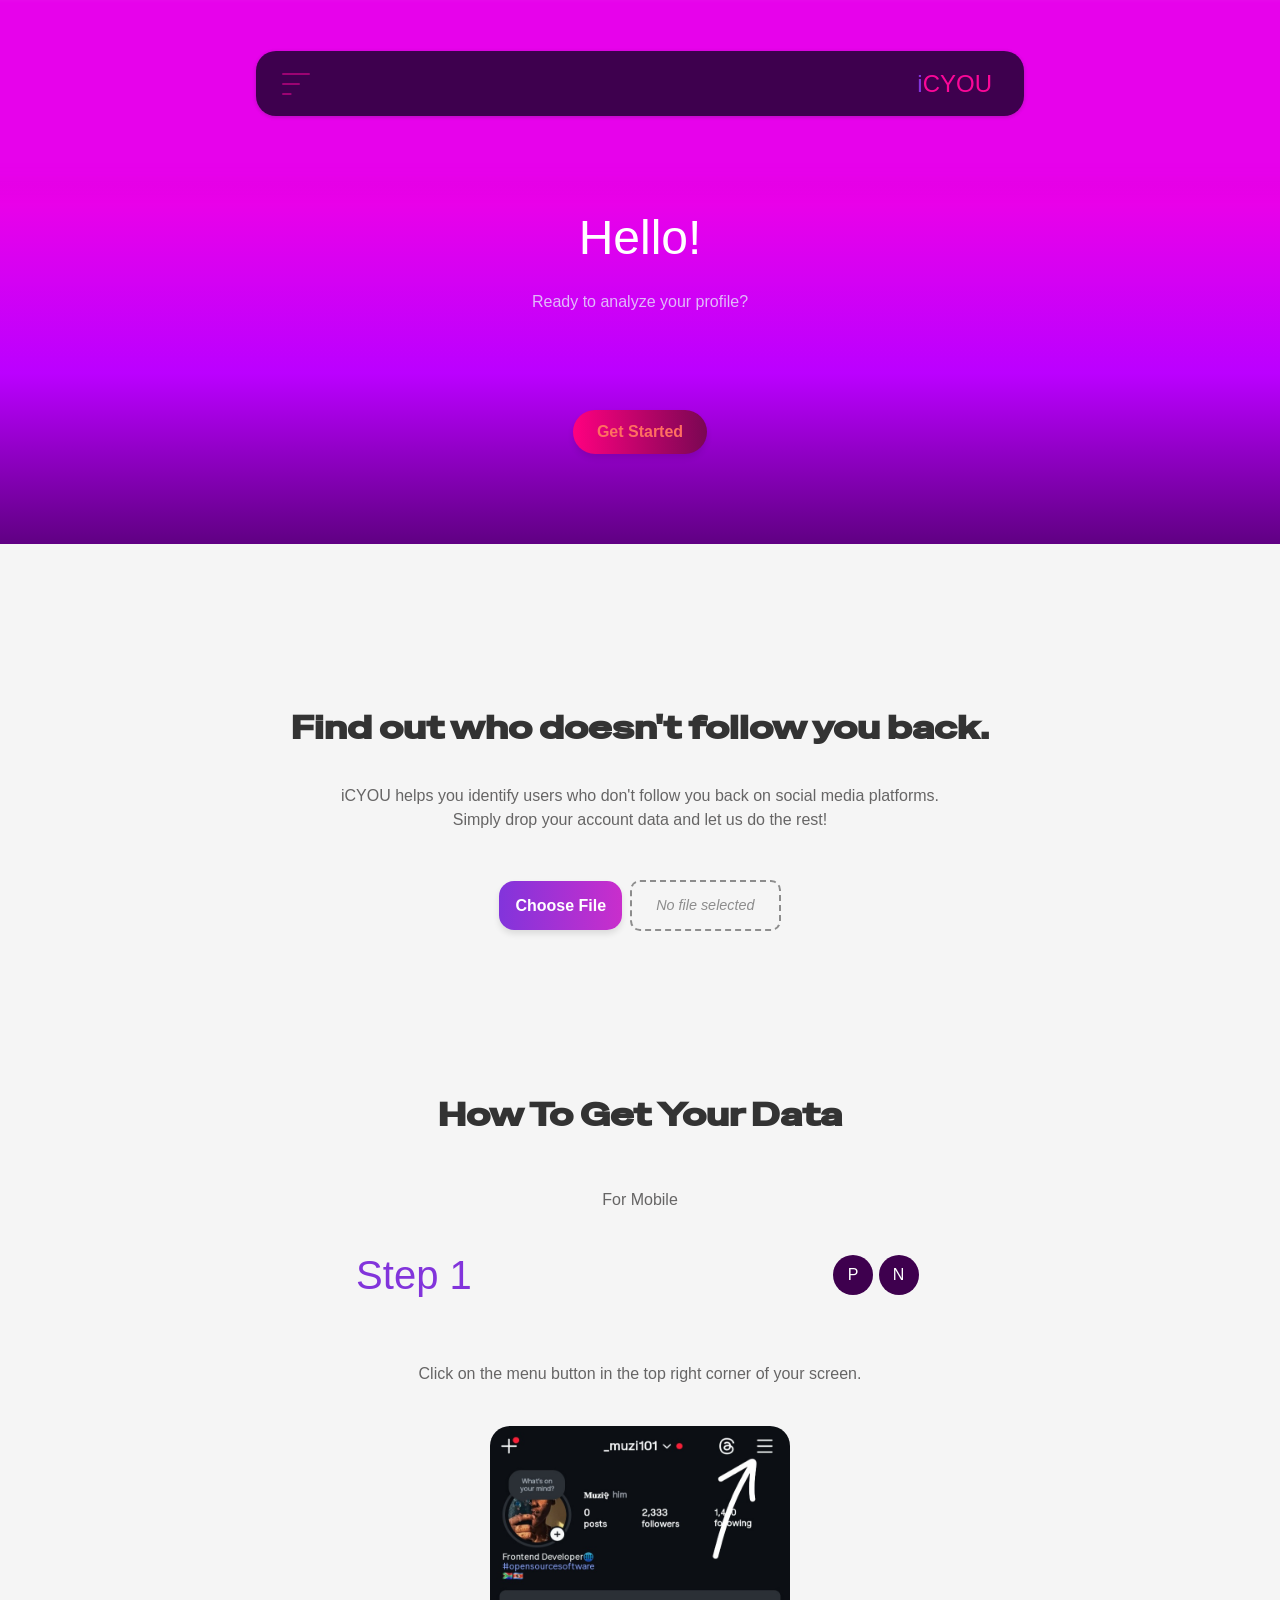
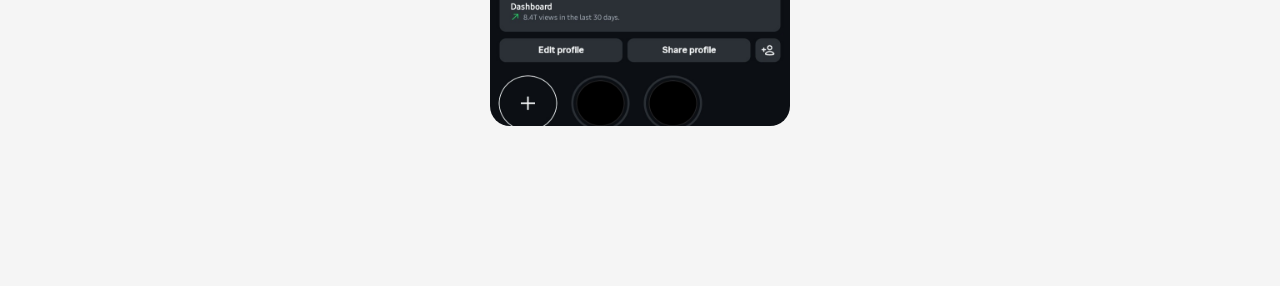
==== index.html @ 5d313906 "Add SVG icons and initial HTML structure for iCYOU project - Added SVG icons for menu, sun, bin, clo" ====
<!DOCTYPE html>
<html lang="en">
    <head>
        <meta charset="UTF-8">
        <meta name="viewport" content="width=device-width, initial-scale=1.0">
        <title>iCYOU - follower analyzer</title>
        <link rel="stylesheet" href="./styles/style.css">
        <script type="module" src="./scripts/main.js" defer></script>
    </head>

    <body>
        <header>
            <div class="header-container">
                <button class="hamurger-menu">
                    <img src="./assets/menu.svg" alt="menu icon" width="40" height="40" class="menu-icon">
                </button>
                <span class="logo"><span class="logo-i">i</span>CYOU</span>
            </div>
                <div class="navigation-container">
                    <nav>
                        <a href="#features">Features</a>
                        <a href="#about">About</a>
                        <a href="#contact">FAQ</a>
                        <a href="#help">Help</a>
                    </nav>
                </div>
            </div>
        </header>

        <main>
            <section id="hero" class="hero-section">
                <div class="hero-container">
                    <h1 class="hero-intro">Hello!</h1>
                    <p class="hero-subintro">Ready to analyze your profile?</p>
                    <button class="get-started-btn">Get Started</button>
                </div>
            </section>

            <section id="about" class="about-section">
                <h1 class="about-header">Find out who doesn't follow you back.</h1>
                <p class="about-intro">iCYOU helps you identify users who don't follow you back on social media platforms. Simply drop your account data and let us do the rest!</p>

                <div class="file-upload-wrapper">
                    <label for="file-upload" class="upload-btn">Choose File</label>
                    <input type="file" class="file-upload-input" id="file-upload" accept=".json" />
                    <span class="file-name">No file selected</span>
                </div>
            </section>

            <section class="instructions-section">
                <h1 class="instructions-header">How To Get Your Data</h1>
                <h2 class="mobile-guide">For Mobile</h2>
                <div class="slider-container">
                    <div class="steps-container">
                        <div class="step-header-container">
                            <h3 class="step-header">Step 1</h3>
                            <div class="step-change-btn-container">
                                <button class="prev-btn">
                                    P
                                </button>
                                <button class="next-btn">
                                    N
                                </button>
                            </div>
                        </div>
                        <p class="step-description">Click on the menu button in the top right corner of your screen.</p>
                    </div>
                    <div class="slide-image-container">
                        <img src="./assets/Mobile_Screenshots(iCYOU)/step_1.jpg" alt="step 1" class="step-image" width="300" height="600">
                    </div>
                </div>
            </section>
        </main>
    </body>
</html>
---- styles/style.css ----
@import url('https://fonts.googleapis.com/css2?family=Edu+SA+Hand:wght@400..700&family=Roboto:ital,wght@0,100..900;1,100..900&family=Special+Gothic+Expanded+One&display=swap');

*{
    padding: 0;
    margin: 0;
    box-sizing: border-box;
}

:root{
    --primary-color: #8234db;
    --secondary-color: #c92ecc;
    --background-color: #f5f5f5;
    --text-color: #333333;
    --third-color: #ff6f61;
    --forth-color: #8d8d8d;
    --font-family: 'Helvetica Neue', Helvetica, Arial, sans-serif;
    --font-size-base: 1rem;
    --line-height-base: 1.5;
    --spacing-unit: 8px;
    --section-spacing: 10rem 2rem;
}



html, body {
    background-color: var(--background-color);
    color: var(--text-color);
    font-family: 'Roboto', Arial, Helvetica, sans-serif;
    font-family: var(--font-family);
    font-size: var(--font-size-base);
    line-height: var(--line-height-base);
    margin: 0;
    padding: 0;
    overflow-x: hidden;
    scroll-behavior: smooth;
}

header{
    position: fixed;
    top: 1rem;
    --primary-color: #e702eb;
    background-color: var(--primary-color);
    box-shadow: 0 0 15px 30px var(--primary-color);
    height: 15vh;
    width: 100%; 
    display: flex;
    justify-content: center;
    align-items: center;
    z-index: 500;
}

.header-container{
    display: flex;
    justify-content: space-between;
    align-items: center;
    padding: 0.9rem 2rem;
    border-radius: 20px;
    width: clamp(60%, 20rem, 85%);
    --secondary-color:rgb(62, 0, 78);
    background: var(--secondary-color);
    box-shadow: 0 1px 3px 1px rgba(53, 53, 53, 0.186);
    z-index: 900;
}

.logo{
    --third-color: #fa0798;
    font-family: 'Edu SA Hand', sans-serif;
    font-weight: 100;
    font-size: 1.5rem;
    color: var(--third-color);
}

.logo-i{
    --primary-color: #8234db;
    color: var(--primary-color);
}

nav{
    display: none;
    flex-direction: column;
    justify-content: center;
    align-items: center;
    gap: calc(var(--spacing-unit) * 3);
}

a {
    color: var(--text-color);
    text-decoration: none;
}

a:hover {
    color: var(--third-color);
}

.hamurger-menu{
    width: 2rem;
    height: 2rem;
    cursor: pointer;
    border: none;
    background: transparent;
    position: relative;
    bottom: 0.2rem;
    right: 1rem;
}

.menu-icon{
    width: 3rem;
    height: 3em;
}

#hero{
    display: flex;
    flex-direction: column;
    justify-content: center;
    align-items: center;
}

.hero-container{
    margin-top: 2rem;
    height: 100%;
    display: flex;
    flex-direction: column;
    justify-content: center;
    align-items: center;
    gap: 1rem;
    text-align: center;
    color: white;
    padding: 0 1rem;
    background-image: linear-gradient(to bottom, #cb03c8, #e900e9fe, #bb00ff, rgb(96, 0, 131));
    height: 32rem;
    width: 100vw;
}

.hero-intro{
    font-family: 'Edu SA Hand', Arial, Helvetica, sans-serif;
    font-size: 3rem;
    font-weight: 100;
}

.hero-subintro{
    font-family: 'Edu SA Hand', Arial, Helvetica, sans-serif;
    font-size: 1rem;
    font-weight: 100;
    --text-color: #e1b9fa;
    color: var(--text-color);
}

.get-started-btn{
    --forth-color: #ffffff;
    position: relative;
    top: 5rem;
    padding: 0.8rem 1.5rem;
    font-size: 1rem;
    font-weight: bold;
    background-image: linear-gradient(to left, #7a0753, #ff0080);
    color: var(--third-color);
    border: none;
    border-radius: 30px;
    cursor: pointer;
    box-shadow: 0 4px 6px rgba(0, 0, 0, 0.1);
    transition: 0.3s ease;
}

.get-started-btn:hover{
    transform: scale(1.02);
    box-shadow: 0 0 6px 2px var(--secondary-color);
}

.about-section{
    margin: var(--section-spacing);
    display: flex;
    flex-direction: column;
    justify-content: center;
    align-items: center;
    gap: 2rem;
}

.about-header{
    font-family:'Special Gothic Expanded One', Arial, Helvetica, sans-serif;
    font-size: 2rem;
    text-align: center;
}

.about-intro{
    font-size: 1rem;
    max-width: 600px;
    text-align: center;
    --forth-color: #666565;
    color: var(--forth-color);
    font-weight: 100;
}

.file-upload-wrapper{
    display: flex;
    flex-direction: row;
    align-items: center;
    justify-content: center;
    gap: 0.5rem;
    margin-top: 1rem;
}

.file-upload-input{
    display: none;

}

.upload-btn{
    padding: 0.8rem 1rem;
    font-size: 1rem;
    font-weight: bold;
    background-image: linear-gradient(to right, var(--primary-color), var(--secondary-color));
    color: white;
    border: none;
    border-radius: 15px;
    cursor: pointer;
    box-shadow: 0 4px 6px rgba(0, 0, 0, 0.1);
    transition: 0.3s ease;
    display: inline-block;
}

.upload-btn:hover{
    box-shadow: 0 0 6px 2px var(--secondary-color);
}

.file-name{
    font-size: 0.9rem;
    color: var(--forth-color);
    font-style: italic;
    border: 2px dashed var(--forth-color);
    padding: 0.8rem 1.5rem;
    border-radius: 10px;
}

.instructions-section{
    margin: var(--section-spacing);
    display: flex;
    flex-direction: column;
    justify-content: center;
    align-items: center;
}

.instructions-header{
    font-family:'Special Gothic Expanded One', Arial, Helvetica, sans-serif;
    font-size: 2rem;
    text-align: center;
    margin-bottom: 3rem;
}

.mobile-guide{
    margin-bottom: 2rem;
    font-size: 1rem;
    max-width: 600px;
    text-align: center;
    --forth-color: #666565;
    color: var(--forth-color);
    font-weight: 100;
    line-height: 1.6;
}

.slider-container{
    display: flex;
    flex-direction: column;
    justify-content: center;
    align-items: center;
    gap: 0.5rem;
    width: 100vw;
}

.steps-container{
    display: flex;
    flex-direction: column;
    gap: 1rem;
    justify-content: center;
    align-items: center;
    width: 100%;
}

.step-header-container{
    width: 100%;
    display: flex;
    justify-content: space-evenly;
    align-items: center;
    margin-bottom: 0.5rem; 
}

.step-header{
    font-family:'Edu SA Hand', Arial, Helvetica, sans-serif;
    font-size: 2.5rem;
    font-weight: 100;
    text-align: center;
    color: var(--primary-color);
}

.step-change-btn-container{
    display: flex;
    justify-content: space-evenly;
    align-items: center;
    width: 6rem;
}

.prev-btn, .next-btn{
    width: 2.5rem;
    height: 2.5rem;
    border-radius: 50%;
    --secondary-color:rgb(62, 0, 78);
    background-color: var(--secondary-color);
    color: white;
    border: none;
    cursor: pointer;
    display: flex;
    justify-content: center;
    align-items: center;
    font-size: 1rem;
}

.step-description{
    font-size: 1rem;
    margin: 2rem;
    text-align: center;
    --forth-color: #666565;
    color: var(--forth-color);
    font-weight: 100;
    line-height: 1.6;
}

.slide-image-container{
    width: 300px;
    height: 300px;
    border-radius: 20px;
    display: flex;
    justify-content: center;
    align-items: center;
    z-index: 1;
    overflow-x: hidden;
    overflow-y: auto;
    scroll-behavior: smooth;
}

.slide-image-container::-webkit-scrollbar {
    width: 0.4rem;
}

.slide-image-container::-webkit-scrollbar-track {
    background-color: transparent;
}

.slide-image-container::-webkit-scrollbar-thumb {
    background-color: rgba(194, 194, 194, 0.921);
}

.step-image{
    position: relative;
    top: 9rem;
    border-radius: 20px;
}
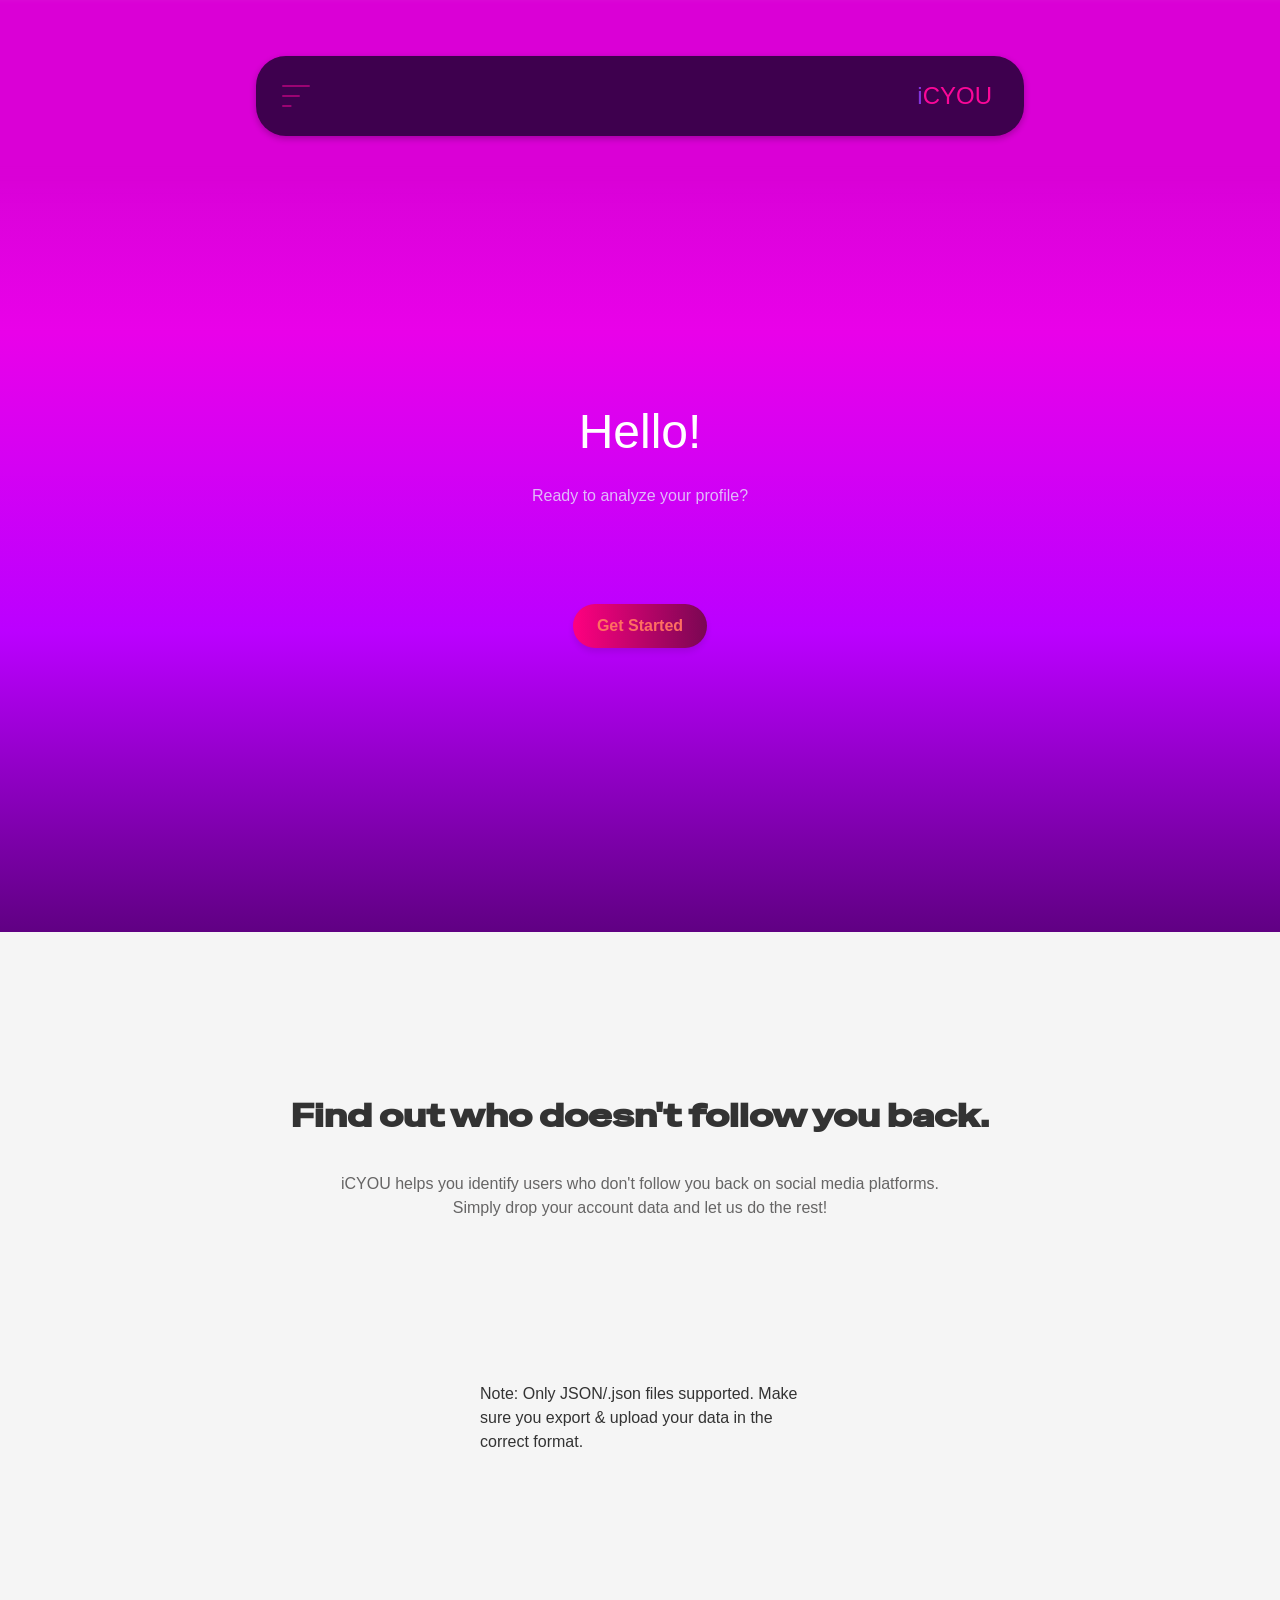
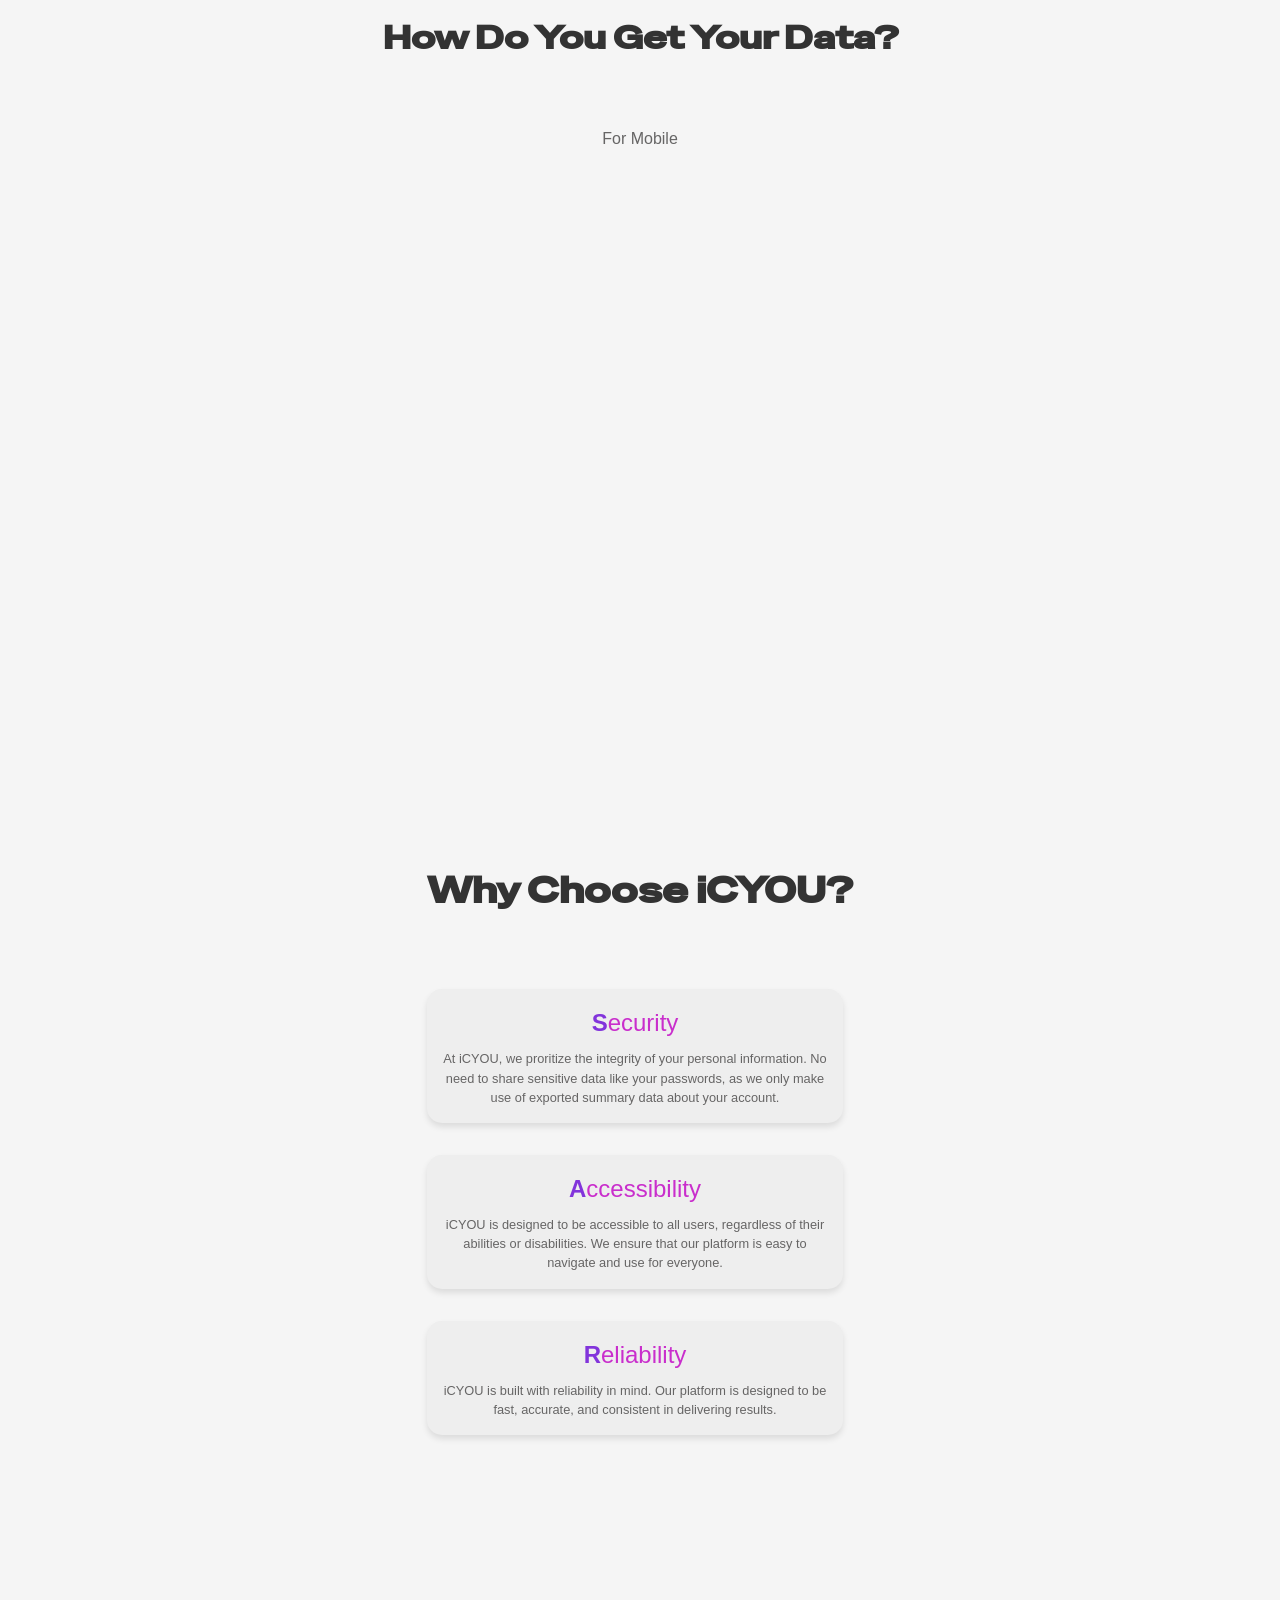
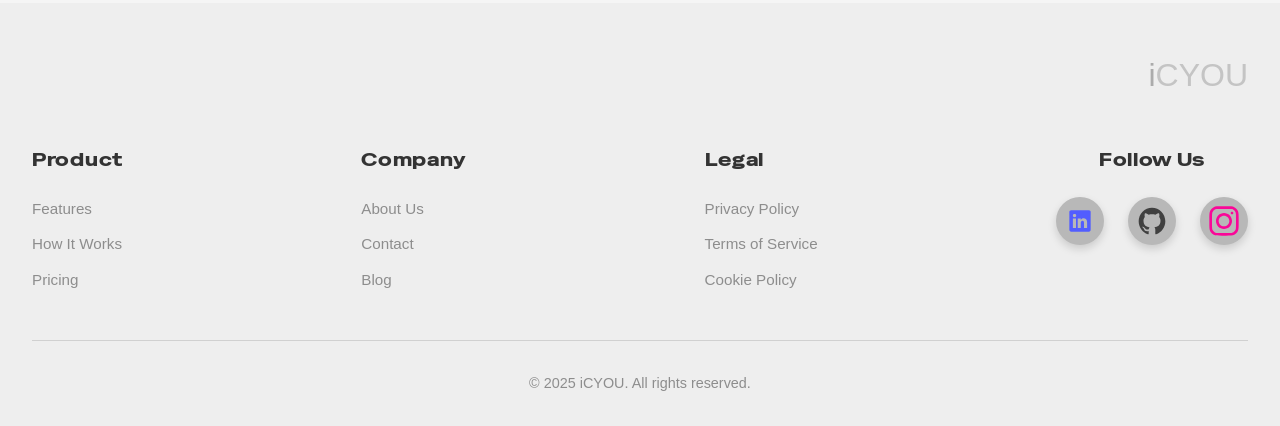
==== commit 4f8ebbb9: "Add SVG icons for navigation and social media, implement file upload handler, and enhance scroll-tri" ====
--- a/index.html
+++ b/index.html
@@ -9,21 +9,20 @@
     </head>
 
     <body>
-        <header>
+        <header class="header">
             <div class="header-container">
-                <button class="hamurger-menu">
+                <button class="hamburger-menu">
                     <img src="./assets/menu.svg" alt="menu icon" width="40" height="40" class="menu-icon">
                 </button>
                 <span class="logo"><span class="logo-i">i</span>CYOU</span>
             </div>
-                <div class="navigation-container">
+            <div class="navigation-container">
                     <nav>
                         <a href="#features">Features</a>
                         <a href="#about">About</a>
                         <a href="#contact">FAQ</a>
                         <a href="#help">Help</a>
                     </nav>
-                </div>
             </div>
         </header>
 
@@ -45,10 +44,13 @@
                     <input type="file" class="file-upload-input" id="file-upload" accept=".json" />
                     <span class="file-name">No file selected</span>
                 </div>
+                <div class="notice">
+                    <p class="notice-text">Note: Only JSON/.json files supported. Make sure you export & upload your data in the correct format.</p>
+                </div>
             </section>
 
             <section class="instructions-section">
-                <h1 class="instructions-header">How To Get Your Data</h1>
+                <h1 class="instructions-header">How Do You Get Your Data?</h1>
                 <h2 class="mobile-guide">For Mobile</h2>
                 <div class="slider-container">
                     <div class="steps-container">
@@ -57,9 +59,11 @@
                             <div class="step-change-btn-container">
                                 <button class="prev-btn">
                                     P
+                                    <img src="./assets/arrow-prev-svgrepo-com.svg" alt="previous icon" width="20" height="20" class="prev-icon">
                                 </button>
                                 <button class="next-btn">
                                     N
+                                    <img src="./assets/arrow-next-svgrepo-com.svg" alt="next icon" width="20" height="20" class="next-icon">
                                 </button>
                             </div>
                         </div>
@@ -68,8 +72,87 @@
                     <div class="slide-image-container">
                         <img src="./assets/Mobile_Screenshots(iCYOU)/step_1.jpg" alt="step 1" class="step-image" width="300" height="600">
                     </div>
+                    <div class="notice">
+                        <p class="instructions-notice-text">Note: These screenshots are for illustrative purposes only, and may not reflect the current UI of your device.</p>
+                    </div>
+                </div>
+            </section>
+
+            <section id="why-us" class="why-us-section">
+                <div class="why-us-header-container">
+                    <h1 class="why-us-header">Why Choose iCYOU?</h1>
+                    <div class="why-us-points-container">
+                        <div class="why-us-points why-us-points-inview">
+                            <h2 class="why-us-point-header"><span class="first-letter">S</span>ecurity</h2>
+                            <p class="why-us-point why-us-point-inview">At iCYOU, we proritize the integrity of your personal information. No need to share sensitive data like your passwords, as we only make use of exported summary data about your account.</p>
+                        </div>
+                        <div class="why-us-points why-us-points-inview">
+                            <h2 class="why-us-point-header"><span class="first-letter">A</span>ccessibility</h2>
+                            <p class="why-us-point">iCYOU is designed to be accessible to all users, regardless of their abilities or disabilities. We ensure that our platform is easy to navigate and use for everyone.</p>
+                        </div>
+                        <div class="why-us-points">
+                            <h2 class="why-us-point-header"><span class="first-letter">R</span>eliability</h2>
+                            <p class="why-us-point">iCYOU is built with reliability in mind. Our platform is designed to be fast, accurate, and consistent in delivering results.</p>
+                        </div>
+                    </div>
                 </div>
             </section>
         </main>
+
+        <footer class="footer">
+            <div class="footer-container">
+                <div class="footer-logo-section">
+                    <p class="footer-logo"><span class="footer-logo-i">i</span>CYOU</p>
+                </div>
+
+                <div class="footer-content">
+                    <div class="footer-links-column">
+                        <h3 class="footer-column-header">Product</h3>
+                        <ul>
+                            <li><a href="#features">Features</a></li>
+                            <li><a href="#how-it-works">How It Works</a></li>
+                            <li><a href="#pricing">Pricing</a></li>
+                        </ul>
+                    </div>
+
+                    <div class="footer-links-column">
+                        <h3 class="footer-column-header">Company</h3>
+                        <ul>
+                            <li><a href="#about">About Us</a></li>
+                            <li><a href="#contact">Contact</a></li>
+                            <li><a href="#blog">Blog</a></li>
+                        </ul>
+                    </div>
+
+                    <div class="footer-links-column">
+                        <h3 class="footer-column-header">Legal</h3>
+                        <ul>
+                            <li><a href="#privacy">Privacy Policy</a></li>
+                            <li><a href="#terms">Terms of Service</a></li>
+                            <li><a href="#cookies">Cookie Policy</a></li>
+                        </ul>
+                    </div>
+
+                    <div class="footer-social-section">
+                        <h3 class="footer-column-header">Follow Us</h3>
+                        <div class="social-links">
+                            <a href="#" class="social-link" aria-label="Social Link 1">
+                                <img src="./assets/linkedin-svgrepo-com.svg" alt="linkedin" width="24" height="24">
+                            </a>
+                            <a href="#" class="social-link" aria-label="Social Link 2">
+                                <img src="./assets/github-142-svgrepo-com.svg" alt="github" width="24" height="24">
+                            </a>
+                            <a href="#" class="social-link" aria-label="Social Link 3">
+                                <img src="./assets/instagram-svgrepo-com.svg" alt="Instagram" width="24" height="24">
+                            </a>
+                        </div>
+                    </div>
+                </div>
+
+                <div class="footer-bottom">
+                    <p class="footer-copyright">&copy; 2025 iCYOU. All rights reserved.</p>
+                </div>
+            </div>
+        </footer>
     </body>
 </html>
--- a/styles/style.css
+++ b/styles/style.css
@@ -36,9 +36,10 @@
 }
 
 header{
+    transition: 0.5s ease-in;
     position: fixed;
     top: 1rem;
-    --primary-color: #e702eb;
+    --primary-color: #da00d6;
     background-color: var(--primary-color);
     box-shadow: 0 0 15px 30px var(--primary-color);
     height: 15vh;
@@ -50,16 +51,65 @@
 }
 
 .header-container{
+    transition: 0.8s ease-in;
     display: flex;
     justify-content: space-between;
     align-items: center;
     padding: 0.9rem 2rem;
-    border-radius: 20px;
-    width: clamp(60%, 20rem, 85%);
+    border-radius: 30px;
+    margin-top: 1.5rem;
+    width: clamp(60%, 22rem, 85%);
+    height: 5rem;
     --secondary-color:rgb(62, 0, 78);
     background: var(--secondary-color);
-    box-shadow: 0 1px 3px 1px rgba(53, 53, 53, 0.186);
+    box-shadow: 0 2.5px 6px 0.5px rgba(0, 0, 0, 0.228);
     z-index: 900;
+}
+
+.header-changed{
+    transition:  0.5s ease-in;
+    background-color: var(--background-color);
+    box-shadow: 0 0 15px 30px var(--background-color);
+}
+
+.header-container-changed{
+    transition: background-color 0.8s ease-in;
+    background: rgb(244, 244, 244);
+    animation-name: menuChange;
+    animation-duration: 1s;
+}
+
+@keyframes menuChange {
+    0% {
+        transform: translateX(-10px);
+    }
+    20% {
+        transform: translateX(40px);
+    }
+    30% {
+        transform: translateX(-40px);
+    }
+    40% {
+        transform: translateX(30px);
+    }
+    50% {
+        transform: translateX(-30px);
+    }
+    60% {
+        transform: translateX(20px);
+    }
+    70% {
+            transform: translateX(-20px);
+        }
+    80% {
+        transform: translateX(10px);
+    }
+    90% {
+            transform: translateX(-10px);
+        }
+    100% {
+        transform: translateX(0px);
+    }
 }
 
 .logo{
@@ -68,6 +118,19 @@
     font-weight: 100;
     font-size: 1.5rem;
     color: var(--third-color);
+    animation-name: logoIn;
+    animation-duration: 2s;
+}
+
+@keyframes logoIn {
+    0% {
+        transform: translateY(-20px);
+        opacity: 0;
+    }
+    100% {
+        transform: translateY(0);
+        opacity: 1;
+    }
 }
 
 .logo-i{
@@ -92,7 +155,7 @@
     color: var(--third-color);
 }
 
-.hamurger-menu{
+.hamburger-menu{
     width: 2rem;
     height: 2rem;
     cursor: pointer;
@@ -101,6 +164,19 @@
     position: relative;
     bottom: 0.2rem;
     right: 1rem;
+    animation-name: hamurgerMenuIn;
+    animation-duration: 1s;
+}
+
+@keyframes hamurgerMenuIn{
+    0% {
+        transform: translateY(-20px);
+        opacity: 0;
+    }
+    100% {
+        transform: translateY(0);
+        opacity: 1;
+    }
 }
 
 .menu-icon{
@@ -117,7 +193,7 @@
 
 .hero-container{
     margin-top: 2rem;
-    height: 100%;
+    height: 100vh;
     display: flex;
     flex-direction: column;
     justify-content: center;
@@ -127,7 +203,6 @@
     color: white;
     padding: 0 1rem;
     background-image: linear-gradient(to bottom, #cb03c8, #e900e9fe, #bb00ff, rgb(96, 0, 131));
-    height: 32rem;
     width: 100vw;
 }
 
@@ -135,6 +210,19 @@
     font-family: 'Edu SA Hand', Arial, Helvetica, sans-serif;
     font-size: 3rem;
     font-weight: 100;
+    animation-name: heroIntroIn;
+    animation-duration: 1.5s;
+}
+
+@keyframes heroIntroIn {
+    0% {
+        transform: translateY(-30px);
+        opacity: 0;
+    }
+    100% {
+        transform: translateY(0);
+        opacity: 1;
+    }
 }
 
 .hero-subintro{
@@ -143,6 +231,19 @@
     font-weight: 100;
     --text-color: #e1b9fa;
     color: var(--text-color);
+    animation-name: heroSubIntroIn;
+    animation-duration: 2s;
+}
+
+@keyframes heroSubIntroIn {
+    from {
+        transform: translateY(-30px);
+        opacity: 0;
+    }
+    to {
+        transform: translateY(0);
+        opacity: 1;
+    }
 }
 
 .get-started-btn{
@@ -159,6 +260,17 @@
     cursor: pointer;
     box-shadow: 0 4px 6px rgba(0, 0, 0, 0.1);
     transition: 0.3s ease;
+    animation-name: getStartedBtnIn;
+    animation-duration: 3s;
+}
+
+@keyframes getStartedBtnIn {
+    0% {
+        opacity: 0;
+    }
+    100% {
+        opacity: 1;
+    }
 }
 
 .get-started-btn:hover{
@@ -176,12 +288,31 @@
 }
 
 .about-header{
+    opacity: 0;
     font-family:'Special Gothic Expanded One', Arial, Helvetica, sans-serif;
     font-size: 2rem;
     text-align: center;
 }
 
+.about-header-inview{
+    opacity: 1;
+    animation-name: aboutHeaderIn;
+    animation-duration: 1s;
+}
+
+@keyframes aboutHeaderIn {
+    0% {
+        transform: translateY(30px);
+        opacity: 0;
+    }
+    100% {
+        transform: translateY(0);
+        opacity: 1;
+    }
+}
+
 .about-intro{
+    opacity: 0;
     font-size: 1rem;
     max-width: 600px;
     text-align: center;
@@ -190,13 +321,48 @@
     font-weight: 100;
 }
 
+.about-intro-inview{
+    opacity: 1;
+    animation-name: aboutIntroIn;
+    animation-duration: 1s;
+}
+
+@keyframes aboutIntroIn {
+    0% {
+        transform: translateY(30px);
+        opacity: 0;
+    }
+    100% {
+        transform: translateY(0);
+        opacity: 1;
+    }
+}
+
 .file-upload-wrapper{
+    opacity: 0;
     display: flex;
     flex-direction: row;
     align-items: center;
     justify-content: center;
     gap: 0.5rem;
-    margin-top: 1rem;
+    margin-top: 3rem;
+}
+
+.file-upload-wrapper-inview{
+    opacity: 1;
+    animation-name: fileUploadWrapperIn;
+    animation-duration: 1s;
+}
+
+@keyframes fileUploadWrapperIn {
+    0% {
+        transform: translateY(30px);
+        opacity: 0;
+    }
+    100% {
+        transform: translateY(0);
+        opacity: 1;
+    }
 }
 
 .file-upload-input{
@@ -218,6 +384,36 @@
     display: inline-block;
 }
 
+.upload-btn-inview{
+    animation-name: uploadBtnIn;
+    animation-duration: 1s;
+}
+
+@keyframes uploadBtnIn {
+    0% {
+        
+        transform: scale(1.05);
+    }
+    15% {
+        transform: rotateZ(5deg) scale(1.05);
+    }
+    30% {
+        transform: rotateZ(-5deg) scale(1.05);
+    }
+    45% {
+        transform: rotateZ(5deg) scale(1.05);
+        }
+    60% {
+        transform: rotateZ(-5deg) scale(1.05);
+    }
+    75% {
+        transform: rotateZ(0deg) scale(1.05);
+    }
+    100% {
+        transform: scale(1);
+    }
+}
+
 .upload-btn:hover{
     box-shadow: 0 0 6px 2px var(--secondary-color);
 }
@@ -227,8 +423,10 @@
     color: var(--forth-color);
     font-style: italic;
     border: 2px dashed var(--forth-color);
-    padding: 0.8rem 1.5rem;
+    padding: 0.7rem 1.5rem;
     border-radius: 10px;
+    width: 15rem;
+    text-align: center;
 }
 
 .instructions-section{
@@ -240,13 +438,32 @@
 }
 
 .instructions-header{
+    opacity: 0;
     font-family:'Special Gothic Expanded One', Arial, Helvetica, sans-serif;
     font-size: 2rem;
     text-align: center;
-    margin-bottom: 3rem;
+    margin: 0 1rem 4rem;
+}
+
+.instructions-header-inview{
+    opacity: 1;
+    animation-name: instructionsHeaderIn;
+    animation-duration: 1s;
+}
+
+@keyframes instructionsHeaderIn {
+    0% {
+        transform: translateY(30px);
+        opacity: 0;
+    }
+    100% {
+        transform: translateY(0);
+        opacity: 1;
+    }
 }
 
 .mobile-guide{
+    opacity: 0;
     margin-bottom: 2rem;
     font-size: 1rem;
     max-width: 600px;
@@ -257,6 +474,23 @@
     line-height: 1.6;
 }
 
+.mobile-guide-inview{
+    opacity: 1;
+    animation-name: mobileGuideIn;
+    animation-duration: 1s;
+}
+
+@keyframes mobileGuideIn {
+    0% {
+        transform: translateY(30px);
+        opacity: 0;
+    }
+    100% {
+        transform: translateY(0);
+        opacity: 1;
+    }
+}
+
 .slider-container{
     display: flex;
     flex-direction: column;
@@ -280,10 +514,10 @@
     display: flex;
     justify-content: space-evenly;
     align-items: center;
-    margin-bottom: 0.5rem; 
 }
 
 .step-header{
+    opacity: 0;
     font-family:'Edu SA Hand', Arial, Helvetica, sans-serif;
     font-size: 2.5rem;
     font-weight: 100;
@@ -291,31 +525,88 @@
     color: var(--primary-color);
 }
 
+.step-header-inview{
+    opacity: 1;
+    animation-name: stepHeaderIn;
+    animation-duration: 1s; 
+}
+
+@keyframes stepHeaderIn {
+    0% {
+        transform: translateX(-50px);
+        opacity: 0;
+    }
+    100% {
+        transform: translateX(0);
+        opacity: 1;
+    }
+}
+
 .step-change-btn-container{
     display: flex;
     justify-content: space-evenly;
     align-items: center;
-    width: 6rem;
+    width: 7rem;
 }
 
 .prev-btn, .next-btn{
+    opacity: 0;
     width: 2.5rem;
     height: 2.5rem;
     border-radius: 50%;
     --secondary-color:rgb(62, 0, 78);
     background-color: var(--secondary-color);
-    color: white;
+    color: transparent;
     border: none;
     cursor: pointer;
     display: flex;
     justify-content: center;
     align-items: center;
     font-size: 1rem;
+    box-shadow: 0 1px 3px 1.5px #00000037;
+    transition: 0.2s ease-in;
+}
+
+.prev-btn-inview{
+    opacity: 1;
+    animation-name: stepChangeBtnIn;
+    animation-duration: 1s;
+}
+.next-btn-inview{
+    opacity: 1;
+    animation-name: stepChangeBtnIn;
+    animation-duration: 1s;
+}
+
+@keyframes stepChangeBtnIn {
+    0% {
+        transform: translateX(50px);
+        opacity: 0;
+    }
+    100% {
+        transform: translateX(0);
+        opacity: 1;
+    }
+}
+
+.next-icon{
+    width: 1.5rem;
+    height: 1.5rem;
+    position: relative;
+    right: 0.2rem;
+}
+
+.prev-icon{
+    width: 1.5rem;
+    height: 1.5rem;
+    position: relative;
+    right: 0.4rem;
 }
 
 .step-description{
+    opacity: 0;
     font-size: 1rem;
-    margin: 2rem;
+    margin: 1rem 2rem 2rem;
     text-align: center;
     --forth-color: #666565;
     color: var(--forth-color);
@@ -323,9 +614,26 @@
     line-height: 1.6;
 }
 
+.step-description-inview{
+    opacity: 1;
+    animation-name: stepDescriptionIn;
+    animation-duration: 1s;
+}
+
+@keyframes stepDescriptionIn {
+    0% {
+        transform: translateY(30px);
+        opacity: 0;
+    }
+    100% {
+        transform: translateY(0);
+        opacity: 1;
+    }
+}
+
 .slide-image-container{
-    width: 300px;
-    height: 300px;
+    width: 100%;
+    height: 20rem;
     border-radius: 20px;
     display: flex;
     justify-content: center;
@@ -345,11 +653,339 @@
 }
 
 .slide-image-container::-webkit-scrollbar-thumb {
-    background-color: rgba(194, 194, 194, 0.921);
+    background: transparent;
 }
 
 .step-image{
+    opacity: 0;
     position: relative;
     top: 9rem;
     border-radius: 20px;
+}
+
+.step-image-inview{
+    opacity: 1;
+    animation-name: stepImageIn;
+    animation-duration: 2s;
+}
+
+@keyframes stepImageIn {
+    0% {
+        transform: translateY(400px);
+    }
+    100% {
+        transform: translateY(0);
+    }
+}
+
+.notice{
+    width: 20em;
+    display: flex;
+    justify-content: center;
+    align-items: center;
+}
+
+.instructions-notice-text{
+    opacity: 0;
+    font-size: 0.8rem;
+    color: var(--forth-color);
+    font-weight: 100;
+    text-align: center;
+    line-height: 1.4;
+    font-style: italic;
+}
+
+.instructions-notice-text-inview{
+    opacity: 1;
+    animation-name: noticeTextIn;
+    animation-duration: 1.5s;
+}
+
+@keyframes noticeTextIn {
+    0% {
+        transform: translateY(20px);
+        opacity: 0;
+    }
+    100% {
+        transform: translateY(0);
+        opacity: 1;
+    }
+}
+
+.why-us-section{
+    display: flex;
+    flex-direction: column;
+    justify-content: center;
+    align-items: center;
+}
+
+.why-us-header{
+    opacity: 0;
+    font-family:'Special Gothic Expanded One', Arial, Helvetica, sans-serif;
+    font-size: 2.2rem;
+    text-align: center;
+    margin: 0 2rem;
+}
+
+.why-us-point-header{
+    font-family:'Edu SA Hand', Arial, Helvetica, sans-serif;
+    font-size: 1.5rem;
+    font-weight: 100;
+    text-align: center;
+    color: var(--secondary-color);
+}
+
+.why-us-points-container{
+    display: flex;
+    flex-direction: column;
+    justify-content: center;
+    align-items: center;
+    gap: 1rem;
+    margin-top: 4rem;
+    max-width: 30em;
+}
+
+.why-us-points{
+    display: flex;
+    flex-direction: column;
+    align-items: center;
+    justify-content: center;
+    gap: 0.5rem;
+    padding: 1rem;
+    border-radius: 15px;
+    background-color: rgb(238, 238, 238);
+    box-shadow: 0 4px 6px rgba(0, 0, 0, 0.1);
+    margin: 0.5rem 2rem;
+}
+
+.why-us-header-inview{
+    opacity: 1;
+    animation-name: whyUsHeaderIn;
+    animation-duration: 1s;
+}
+
+@keyframes whyUsHeaderIn {
+    0% {
+        transform: translateY(20px);
+        opacity: 0;
+    }
+    100% {
+        transform: translateY(0);
+        opacity: 1;
+    }
+}
+
+.why-us-point{
+    text-align: center;
+    --forth-color: #666565;
+    color: var(--forth-color);
+    font-weight: 100;
+    font-size: 0.8rem;
+}
+
+.why-us-points-inview{
+    animation-name: whyUsPointsIn;
+    animation-duration: 1s;
+}
+
+@keyframes whyUsPointsIn {
+    0% {
+        transform: translateY(100px);
+        opacity: 0;
+    }
+    100% {
+        transform: translateY(0);
+        opacity: 1;
+    }
+}
+
+.first-letter{
+    font-size: 1.5rem;
+    font-weight: bold;
+    color: var(--primary-color);
+}
+
+/* Footer Styles */
+footer{
+    opacity: 0;
+    background-color: rgb(238, 238, 238);
+    margin-top: 10rem;
+    padding: 3rem 2rem 2rem;
+}
+
+.footer-container{
+    width: 100%;
+    display: flex;
+    flex-direction: column;
+    gap: 3rem;
+}
+
+.footer-inview{
+    opacity: 1;
+    animation-name: footerContainerIn;
+    animation-duration: 2s;
+}
+
+@keyframes footerContainerIn {
+    0% {
+        opacity: 0;
+    }
+    100% {
+        opacity: 1;
+    }
+}
+
+.footer-logo-section{
+    display: flex;
+    justify-content: flex-end;
+    align-items: center;
+    width: 100%;
+}
+
+.footer-logo{
+    font-family: 'Edu SA Hand', sans-serif;
+    font-weight: 100;
+    font-size: 2rem;
+    --text-color: #3333333a;
+    color: var(--text-color);
+}
+
+.footer-logo-i{
+    --text-color: #28282855;
+    color: var(--text-color);
+}
+
+.footer-content{
+    display: flex;
+    justify-content: space-between;
+    flex-wrap: wrap;
+    align-items: flex-start;
+    gap: 3rem;
+}
+
+.footer-links-column{
+    display: flex;
+    flex-direction: column;
+    gap: 1rem;
+}
+
+.footer-links-column ul{
+    list-style: none;
+    display: flex;
+    flex-direction: column;
+    gap: 0.7rem;
+}
+
+.footer-links-column a{
+    color: var(--forth-color);
+    text-decoration: none;
+    font-size: 0.95rem;
+    font-weight: 100;
+    transition: 0.2s ease;
+}
+
+.footer-links-column a:hover{
+    color: var(--primary-color);
+}
+
+.footer-column-header{
+    font-family: 'Special Gothic Expanded One', Arial, Helvetica, sans-serif;
+    font-size: 1.1rem;
+    color: var(--text-color);
+    font-weight: 100;
+    letter-spacing: 0.04em;
+    margin-bottom: 0.5rem;
+}
+
+.footer-social-section{
+    display: flex;
+    flex-direction: column;
+    gap: 1rem;
+    align-items: center;
+}
+
+.social-links{
+    display: flex;
+    gap: 1.5rem;
+    justify-content: center;
+    align-items: center;
+}
+
+.social-link{
+    width: 3rem;
+    height: 3rem;
+    border-radius: 50%;
+    background-color: #b8b8b8;
+    display: flex;
+    justify-content: center;
+    align-items: center;
+    box-shadow: 0 4px 8px rgba(0, 0, 0, 0.15);
+    transition: 0.3s ease;
+    color: white;
+    text-decoration: none;
+    font-size: 1.2rem;
+}
+
+.social-link:hover{
+    --secondary-color: #9000ff5d;
+    background-color: var(--secondary-color);
+    transform: translateY(-2px);
+    box-shadow: 0 6px 12px rgba(0, 0, 0, 0.2);
+}
+
+.social-link img{
+    width: 2rem;
+    height: 2rem;
+}
+
+.footer-bottom{
+    border-top: 1px solid #d0d0d0;
+    padding-top: 2rem;
+    text-align: center;
+}
+
+.footer-copyright{
+    color: var(--forth-color);
+    font-size: 0.9rem;
+    font-weight: 100;
+}
+
+/* Responsive Footer */
+@media (max-width: 768px) {
+    .footer-content{
+        grid-template-columns: 1fr 1fr;
+        gap: 1.5rem;
+    }
+
+    .footer-social-section{
+        grid-column: 1 / -1;
+    }
+
+    .footer-logo-section{
+        justify-content: center;
+        margin-bottom: 1rem;
+    }
+}
+
+@media (max-width: 480px) {
+    footer{
+        padding: 2rem 1rem 1.5rem;
+    }
+
+    .footer-container{
+        gap: 2rem;
+    }
+
+    .footer-content{
+        grid-template-columns: 1fr;
+        gap: 1.5rem;
+    }
+
+    .footer-social-section{
+        grid-column: 1;
+    }
+
+    .footer-column-header{
+        font-size: 1rem;
+    }
 }
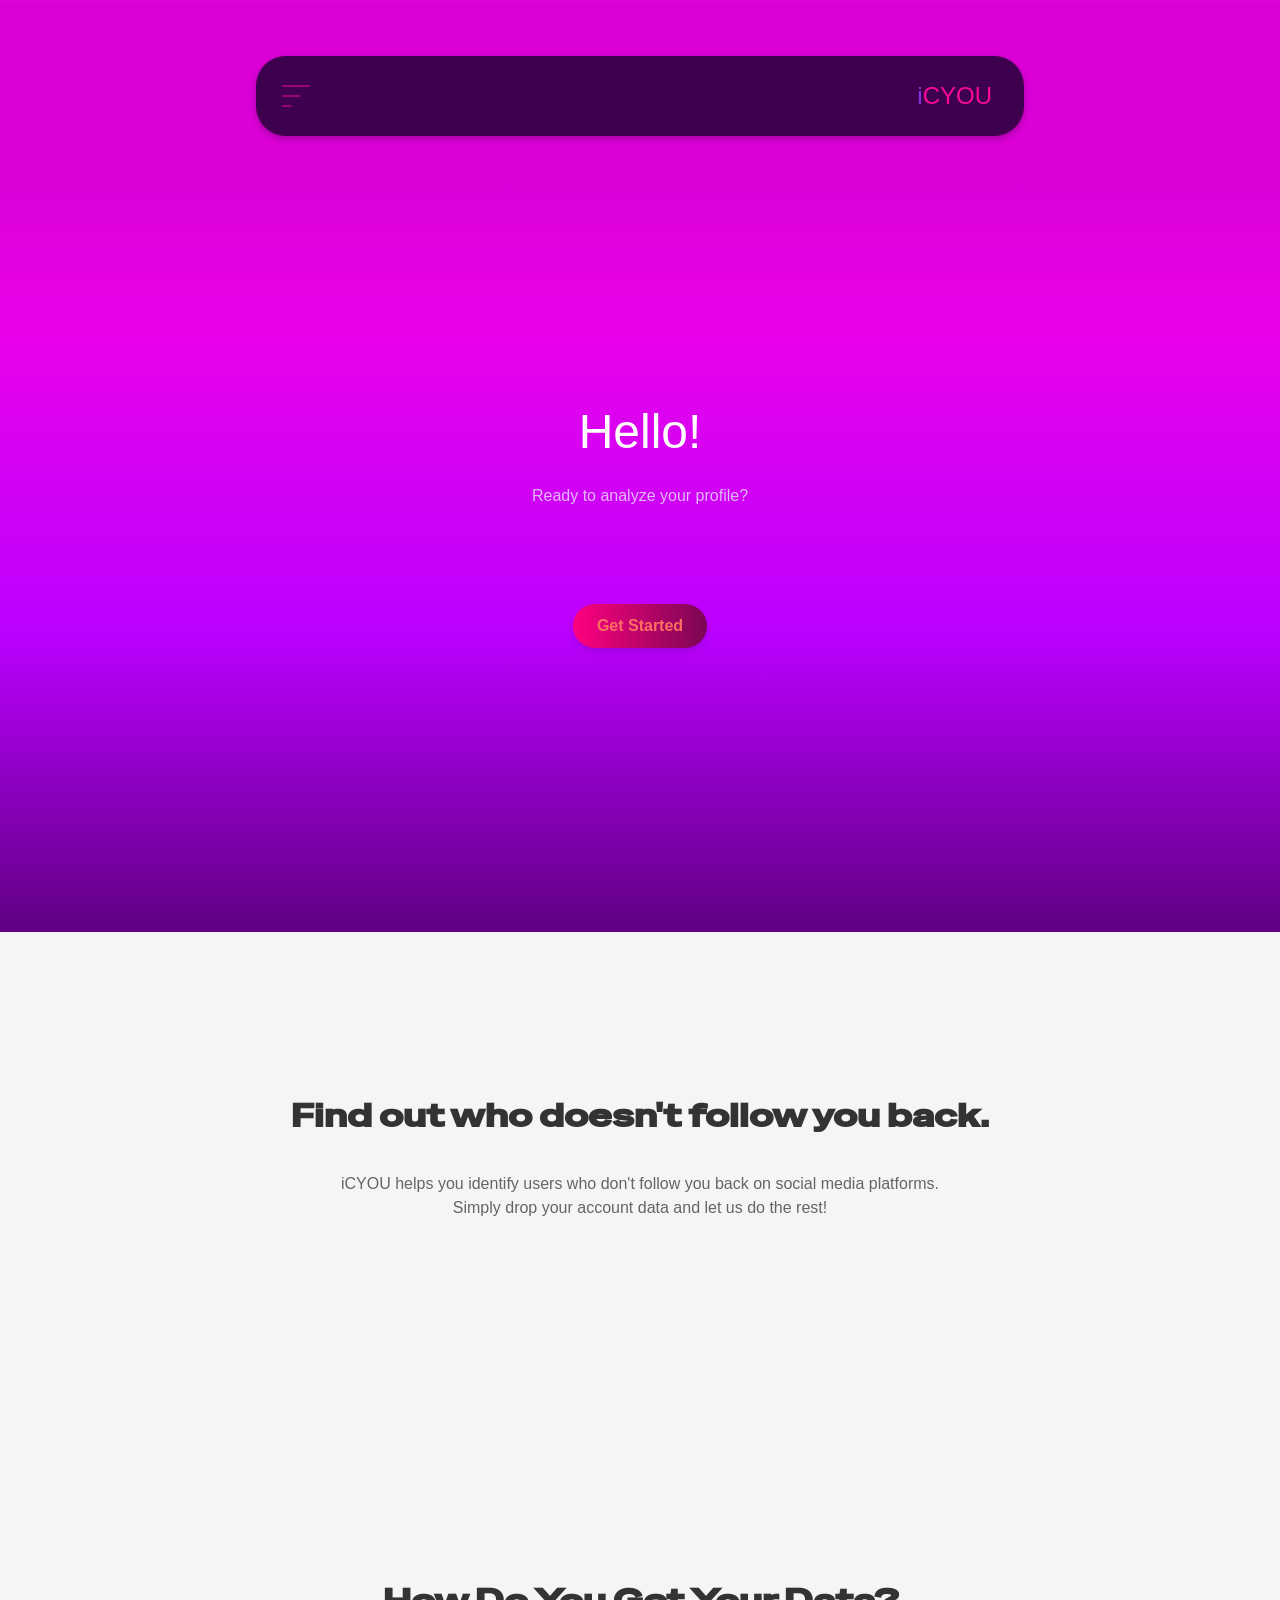
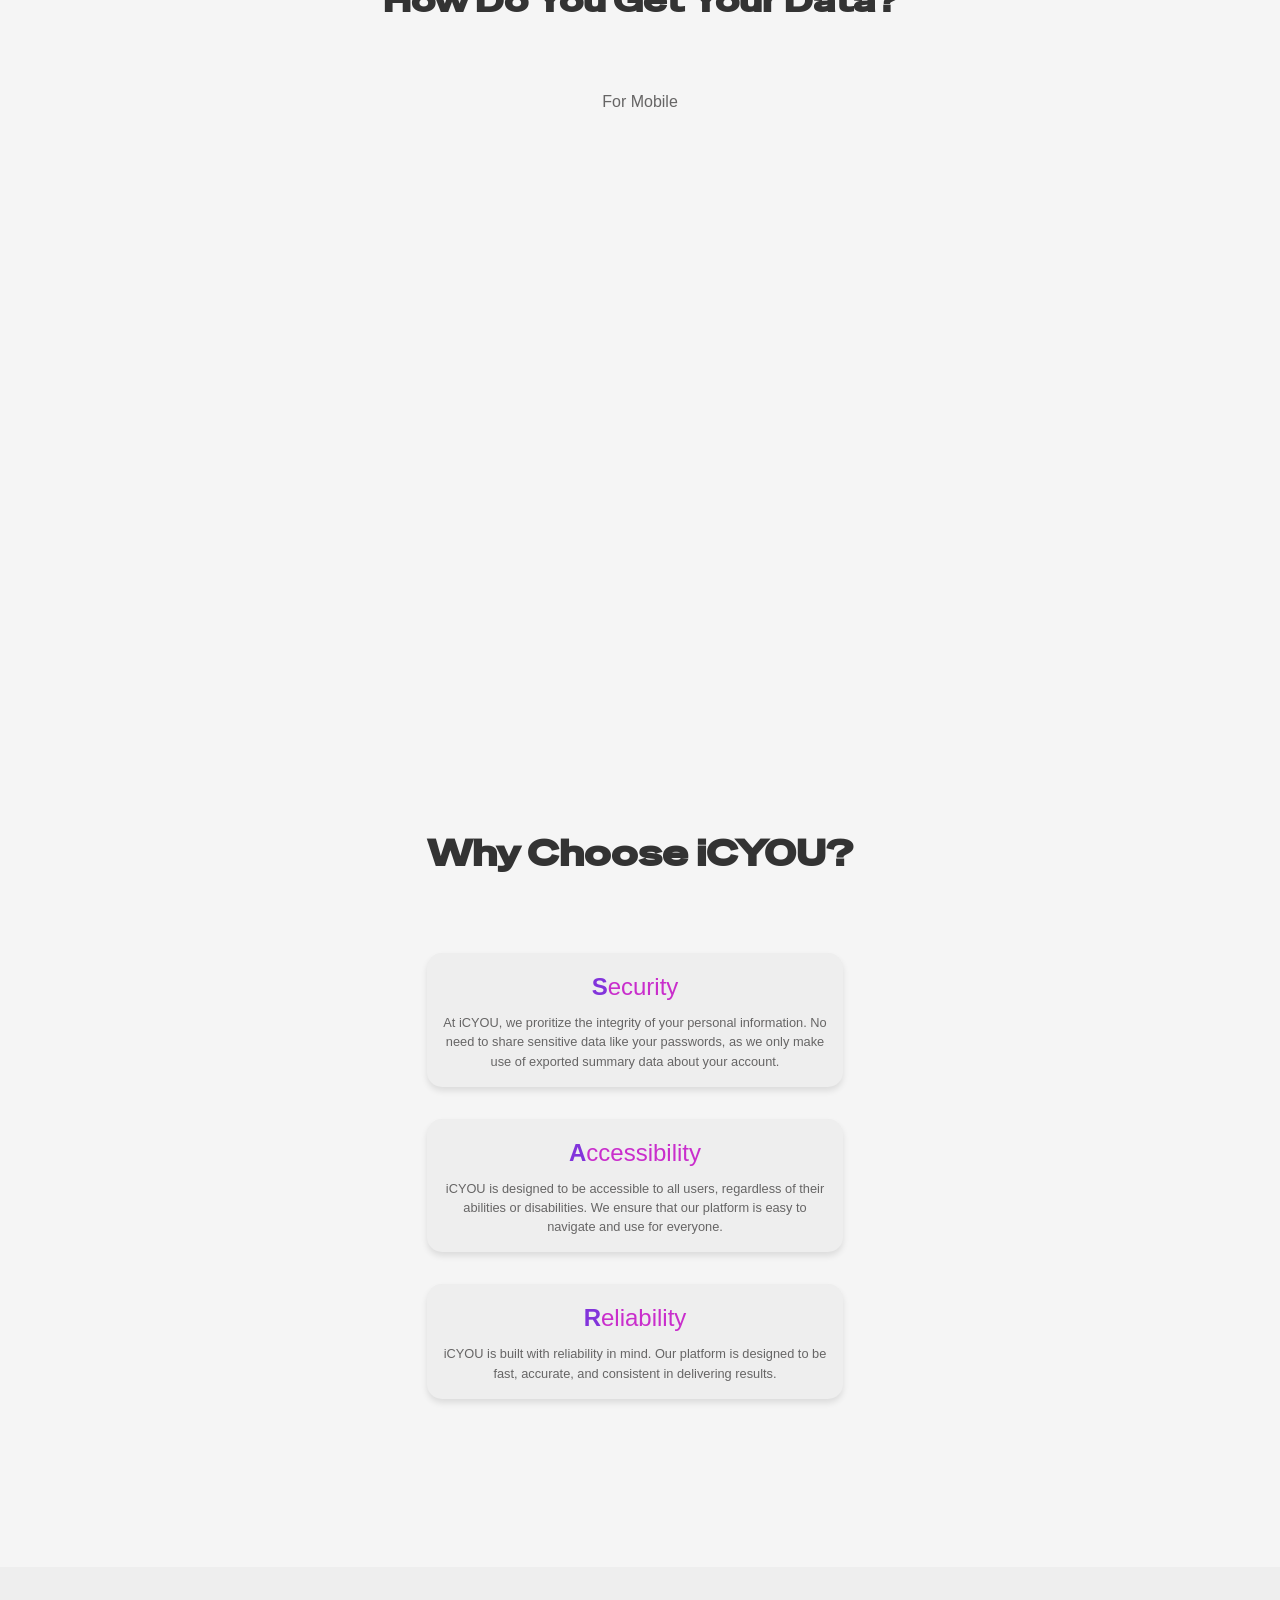
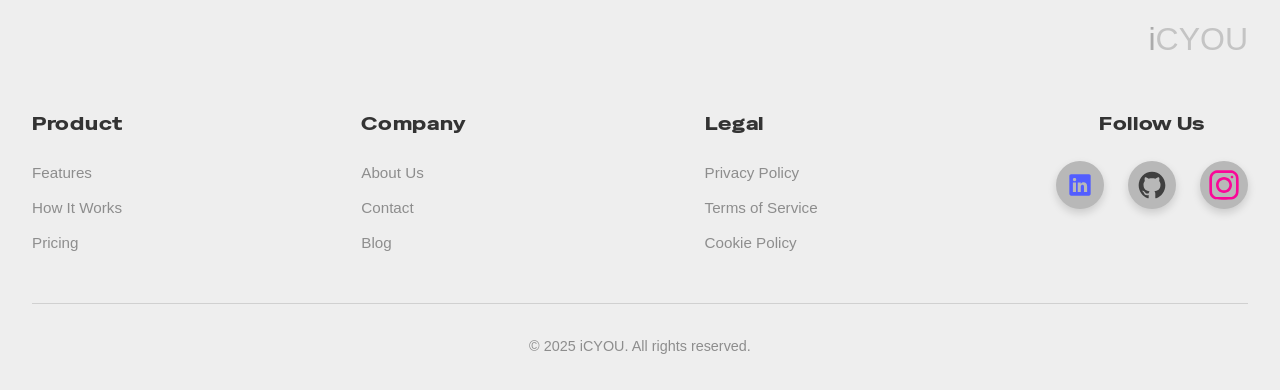
==== commit b784ee4b: "fixed upload wrapper" ====
--- a/index.html
+++ b/index.html
@@ -42,10 +42,10 @@
                 <div class="file-upload-wrapper">
                     <label for="file-upload" class="upload-btn">Choose File</label>
                     <input type="file" class="file-upload-input" id="file-upload" accept=".json" />
-                    <span class="file-name">No file selected</span>
+                    <span class="file-name">No File Selected</span>
                 </div>
                 <div class="notice">
-                    <p class="notice-text">Note: Only JSON/.json files supported. Make sure you export & upload your data in the correct format.</p>
+                    <p class="upload-notice-text">Note: Only JSON/.json files supported. Make sure you export & upload your data in the correct format.</p>
                 </div>
             </section>
 
@@ -82,11 +82,11 @@
                 <div class="why-us-header-container">
                     <h1 class="why-us-header">Why Choose iCYOU?</h1>
                     <div class="why-us-points-container">
-                        <div class="why-us-points why-us-points-inview">
+                        <div class="why-us-points">
                             <h2 class="why-us-point-header"><span class="first-letter">S</span>ecurity</h2>
-                            <p class="why-us-point why-us-point-inview">At iCYOU, we proritize the integrity of your personal information. No need to share sensitive data like your passwords, as we only make use of exported summary data about your account.</p>
+                            <p class="why-us-point">At iCYOU, we proritize the integrity of your personal information. No need to share sensitive data like your passwords, as we only make use of exported summary data about your account.</p>
                         </div>
-                        <div class="why-us-points why-us-points-inview">
+                        <div class="why-us-points">
                             <h2 class="why-us-point-header"><span class="first-letter">A</span>ccessibility</h2>
                             <p class="why-us-point">iCYOU is designed to be accessible to all users, regardless of their abilities or disabilities. We ensure that our platform is easy to navigate and use for everyone.</p>
                         </div>
--- a/styles/style.css
+++ b/styles/style.css
@@ -292,6 +292,7 @@
     font-family:'Special Gothic Expanded One', Arial, Helvetica, sans-serif;
     font-size: 2rem;
     text-align: center;
+    margin: 0 2rem;
 }
 
 .about-header-inview{
@@ -344,8 +345,9 @@
     flex-direction: row;
     align-items: center;
     justify-content: center;
-    gap: 0.5rem;
+    gap: 0.3rem;
     margin-top: 3rem;
+    width: 100%;
 }
 
 .file-upload-wrapper-inview{
@@ -371,7 +373,7 @@
 }
 
 .upload-btn{
-    padding: 0.8rem 1rem;
+    padding: 0.8rem 0.5rem;
     font-size: 1rem;
     font-weight: bold;
     background-image: linear-gradient(to right, var(--primary-color), var(--secondary-color));
@@ -381,7 +383,6 @@
     cursor: pointer;
     box-shadow: 0 4px 6px rgba(0, 0, 0, 0.1);
     transition: 0.3s ease;
-    display: inline-block;
 }
 
 .upload-btn-inview{
@@ -425,8 +426,35 @@
     border: 2px dashed var(--forth-color);
     padding: 0.7rem 1.5rem;
     border-radius: 10px;
-    width: 15rem;
-    text-align: center;
+    width: clamp(12rem, 60%, 5rem);
+    text-align: center;
+}
+
+.upload-notice-text{
+    opacity: 0;
+    font-size: 0.8rem;
+    color: var(--forth-color);
+    font-weight: 100;
+    text-align: center;
+    line-height: 1.4;
+    font-style: italic;
+}
+
+.upload-notice-text-inview{
+    opacity: 1;
+    animation-name: uploadNoticeTextIn;
+    animation-duration: 1.5s;
+}
+
+@keyframes uploadNoticeTextIn {
+    0% {
+        transform: translateY(20px);
+        opacity: 0;
+    }
+    100% {
+        transform: translateY(0);
+        opacity: 1;
+    }
 }
 
 .instructions-section{
@@ -746,6 +774,7 @@
 }
 
 .why-us-points{
+    opacity: 0;
     display: flex;
     flex-direction: column;
     align-items: center;
@@ -784,6 +813,7 @@
 }
 
 .why-us-points-inview{
+    opacity: 1;
     animation-name: whyUsPointsIn;
     animation-duration: 1s;
 }
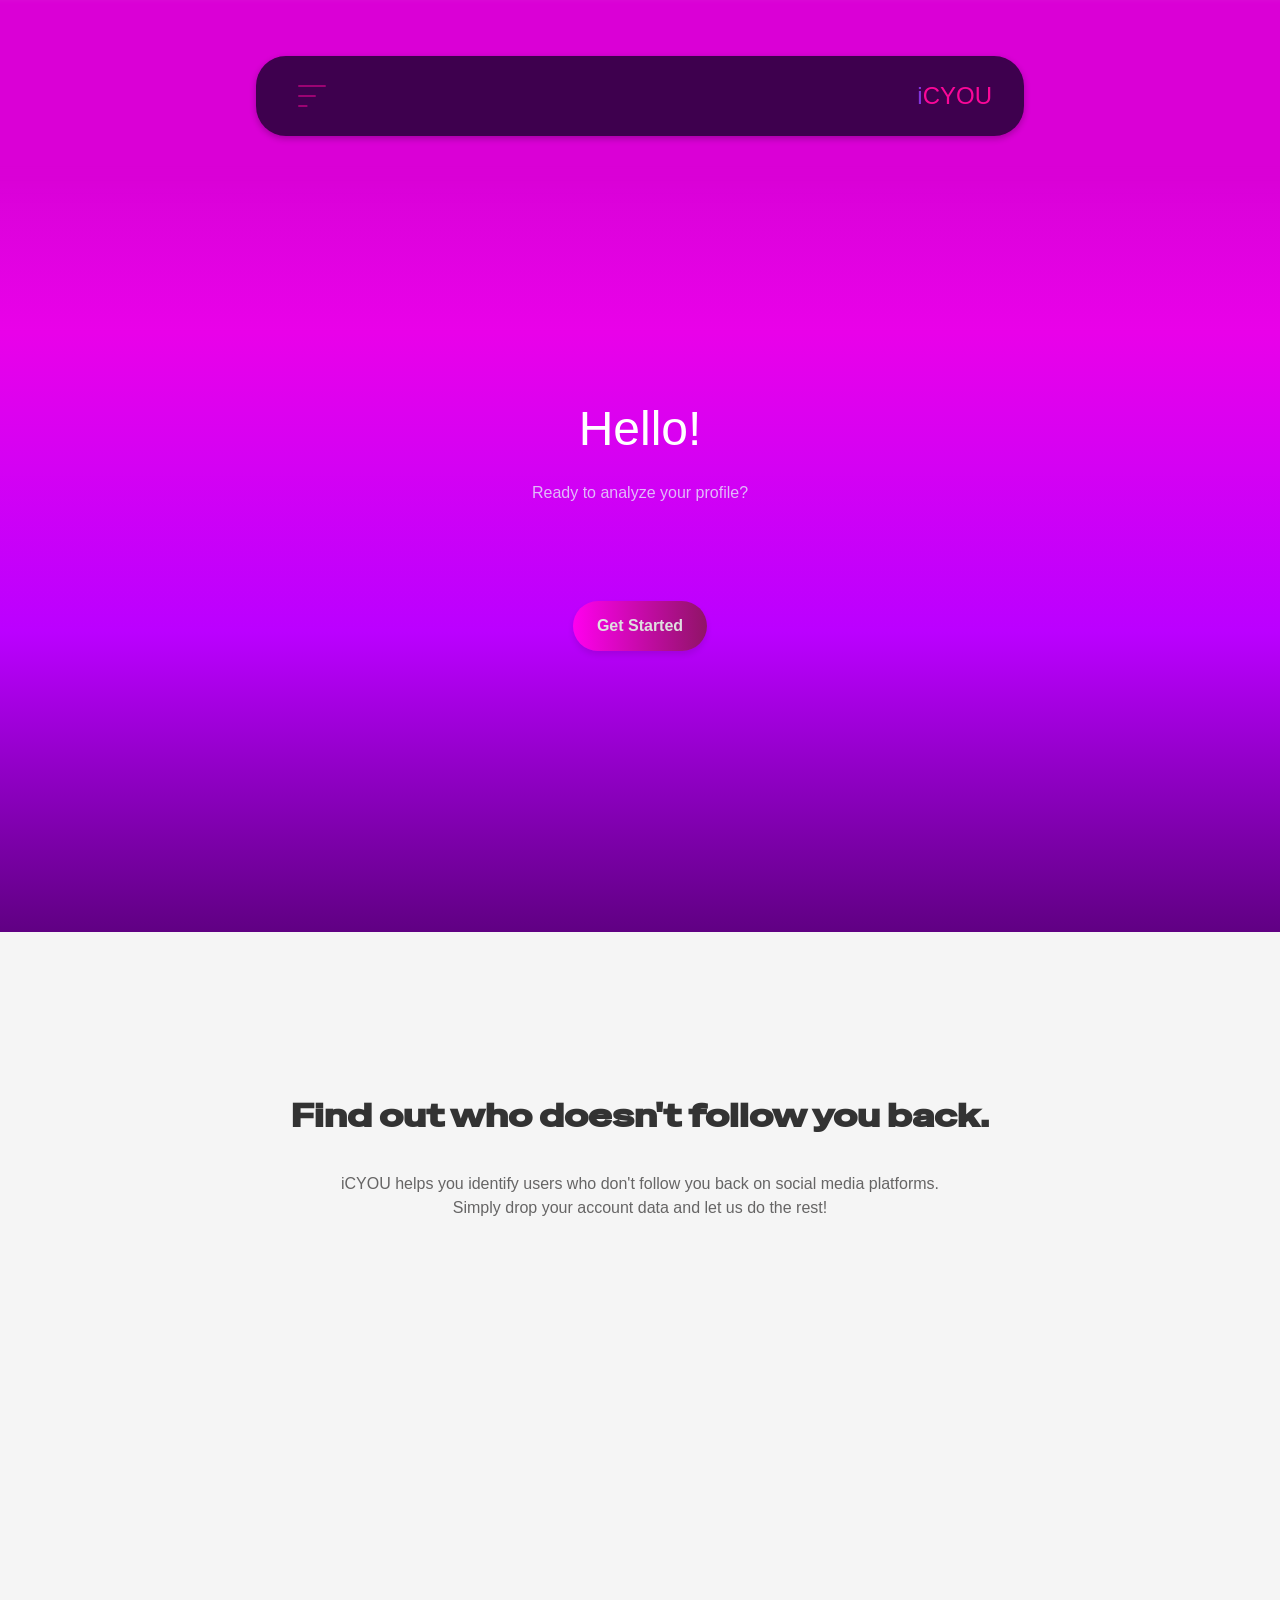
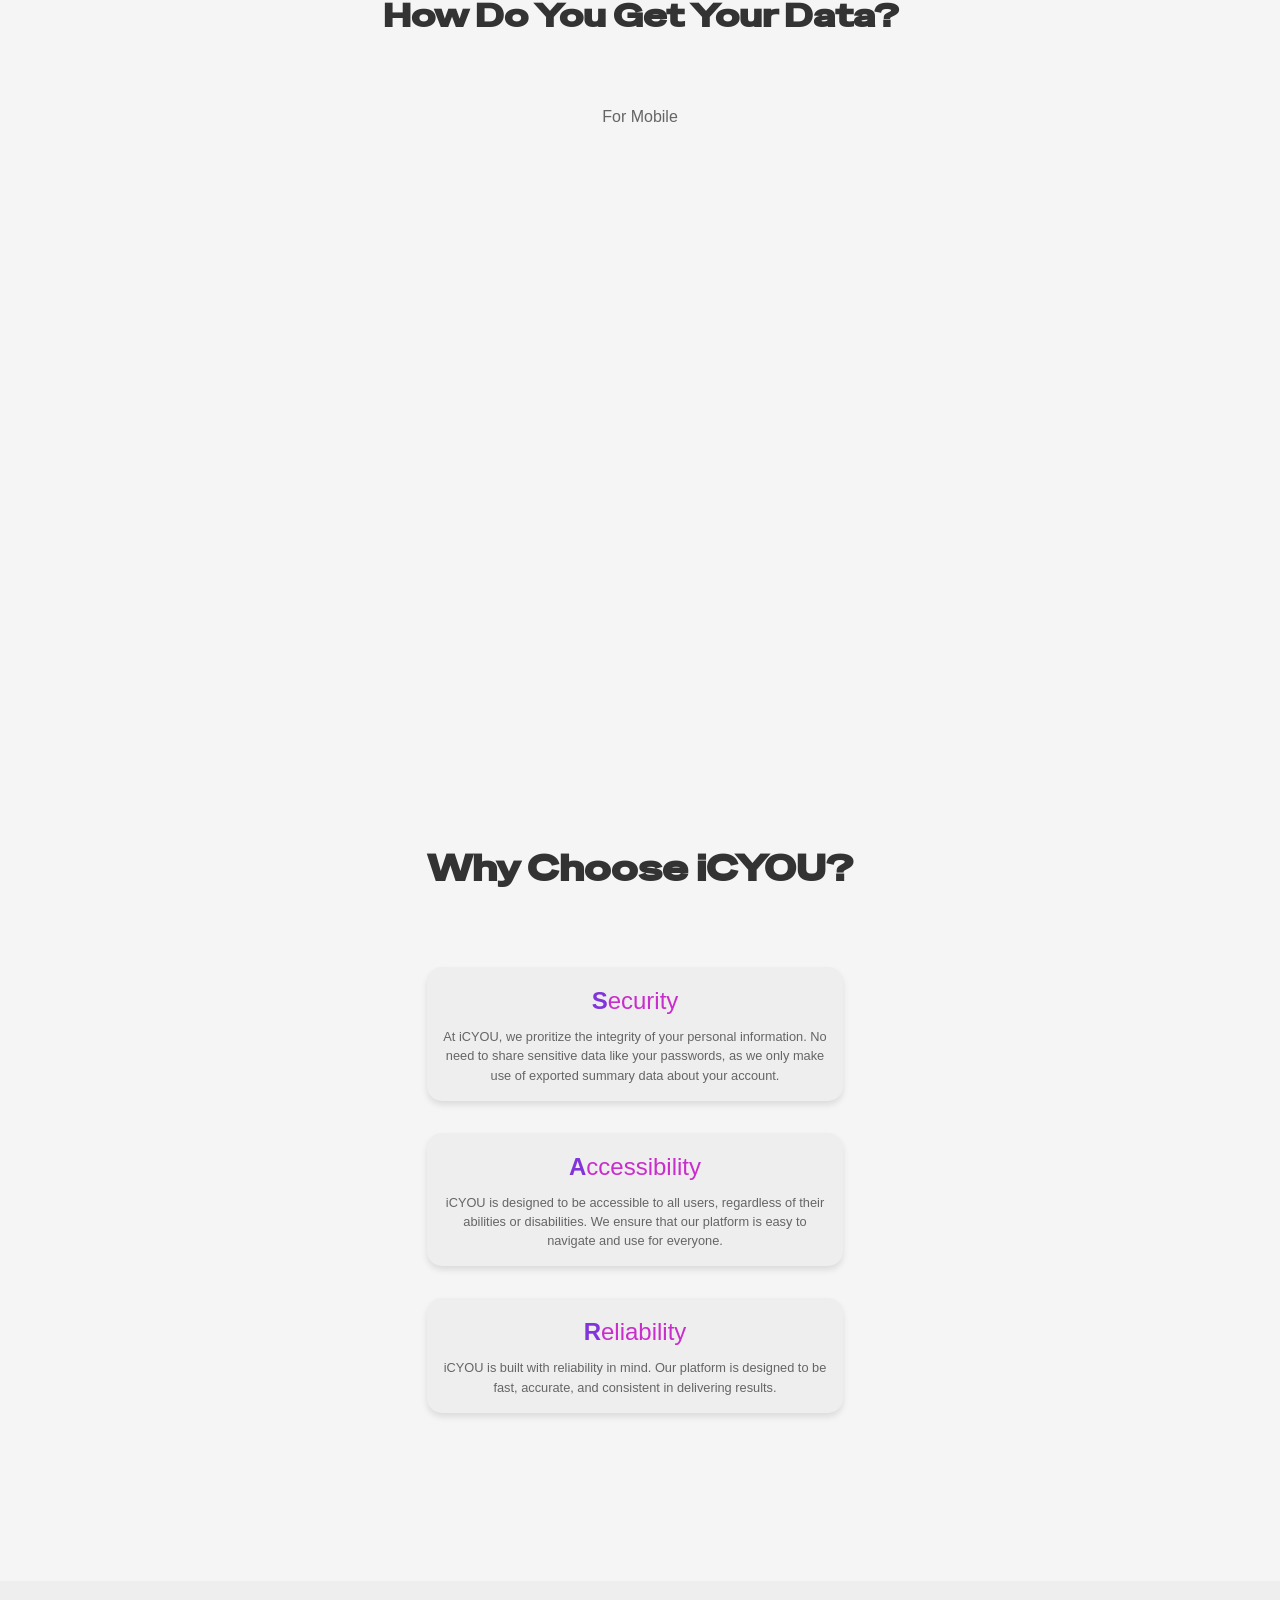
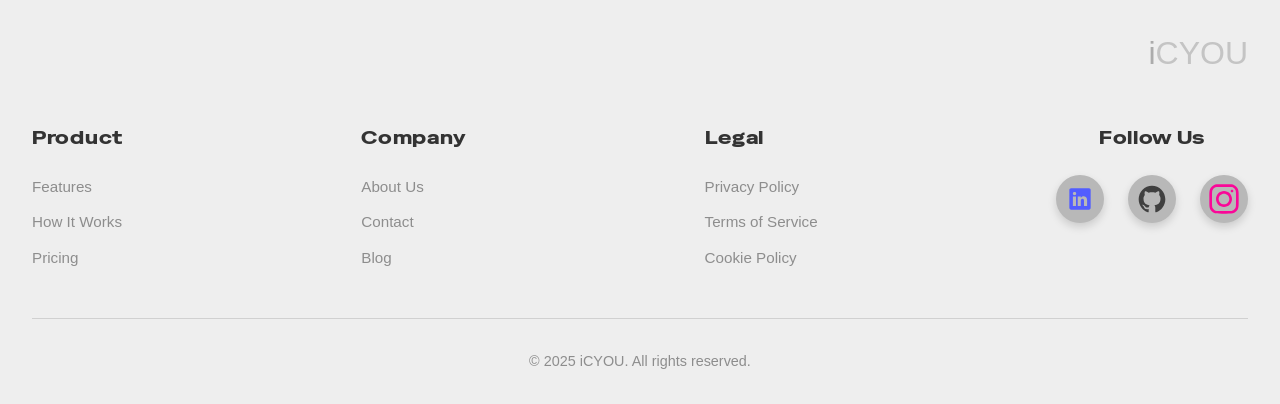
==== commit 1f013459: "feat: Implement file upload and analysis functionality - Added file upload handler to manage ZIP fil" ====
--- a/index.html
+++ b/index.html
@@ -10,19 +10,42 @@
 
     <body>
         <header class="header">
-            <div class="header-container">
-                <button class="hamburger-menu">
-                    <img src="./assets/menu.svg" alt="menu icon" width="40" height="40" class="menu-icon">
-                </button>
-                <span class="logo"><span class="logo-i">i</span>CYOU</span>
-            </div>
-            <div class="navigation-container">
-                    <nav>
-                        <a href="#features">Features</a>
-                        <a href="#about">About</a>
+            <div class="menu-out js-menu-out">
+                <div class="navigation-container">
+                    <nav class="navigation">
+                        <a href="results.html">Results</a>
+                        <a href="#features">About</a>
                         <a href="#contact">FAQ</a>
                         <a href="#help">Help</a>
                     </nav>
+                    <div class="options-menu">
+                        <h2 class="BMAC-header">Buy Me A Coffee<span><img src="./assets/buy-me-coffee-icon.svg" width="20" height="20"></span></h2>
+                        <div class="payment-links">
+                            <a href="#" class="pay-option-link">
+                                <img src="./assets/stripe-svgrepo-com.svg" alt="Stripe link" class="stripe-svg" width="70" height="70">
+                            </a>
+                        </div> 
+                        <h2 class="professional-profiles-header">Follow Me</h2>
+                        <div class="professional-profiles">
+                            <a href="mailto:@101muzi.io@gmail.com" class="professional-profile"><img src="./assets/gmail-icon.svg" alt="Gmail" width="25" height="25"></a>
+                            <a href="https://github.com/MUZI101-DIY" class="professional-profile"><img src="./assets/github-icon.svg" alt="Github" width="25" height="25"></a>
+                            <a href="https://www.linkedin.com/in/sakhumuzi-dube-566405356/" class="professional-profile"><img src="./assets/linkedin-app-icon.svg" alt="LinkedIn" width="25" height="25"></a>
+                        </div>
+                    </div>
+                </div>
+                <div class="menu-footer">
+                    <div class="footer-logo-section">
+                        <p class="footer-logo"><span class="footer-logo-i">i</span>CYOU</p>
+                    </div>
+                </div>
+            </div>
+            <div class="header-container">
+                <button class="hamburger-menu js-menu-btn">
+                    <img src="./assets/menu.svg" alt="menu icon" width="40" height="40" class="menu-icon">
+                </button>
+                <a href="index.html" class="iCYOU-home-link">
+                    <span class="logo"><span class="logo-i">i</span>CYOU</span>
+                </a>
             </div>
         </header>
 
@@ -31,7 +54,7 @@
                 <div class="hero-container">
                     <h1 class="hero-intro">Hello!</h1>
                     <p class="hero-subintro">Ready to analyze your profile?</p>
-                    <button class="get-started-btn">Get Started</button>
+                    <a class="get-started-btn" href="#about">Get Started</a>
                 </div>
             </section>
 
@@ -40,12 +63,14 @@
                 <p class="about-intro">iCYOU helps you identify users who don't follow you back on social media platforms. Simply drop your account data and let us do the rest!</p>
 
                 <div class="file-upload-wrapper">
-                    <label for="file-upload" class="upload-btn">Choose File</label>
-                    <input type="file" class="file-upload-input" id="file-upload" accept=".json" />
-                    <span class="file-name">No File Selected</span>
+                    <label for="zipInput" class="upload-btn">Choose File</label>
+                    <input type="file" class="file-upload-input" id="zipInput" accept=".zip" />
+                    <div class="file-name"><span>No File Selected</span>
+                    </div>
                 </div>
+                <div class="analysis-execution-container"></div>
                 <div class="notice">
-                    <p class="upload-notice-text">Note: Only JSON/.json files supported. Make sure you export & upload your data in the correct format.</p>
+                    <p class="upload-notice-text">Note: Only Upload A Zip File [example.zip]</p>
                 </div>
             </section>
 
@@ -55,7 +80,7 @@
                 <div class="slider-container">
                     <div class="steps-container">
                         <div class="step-header-container">
-                            <h3 class="step-header">Step 1</h3>
+                            <h3 class="step-header">Step <span class="step-number">1</span></h3>
                             <div class="step-change-btn-container">
                                 <button class="prev-btn">
                                     P
@@ -70,7 +95,7 @@
                         <p class="step-description">Click on the menu button in the top right corner of your screen.</p>
                     </div>
                     <div class="slide-image-container">
-                        <img src="./assets/Mobile_Screenshots(iCYOU)/step_1.jpg" alt="step 1" class="step-image" width="300" height="600">
+                        <img src="./assets/Mobile_Screenshots(iCYOU)/step_1.jpg" alt="step 1" width="300" height="600" class="step-image">
                     </div>
                     <div class="notice">
                         <p class="instructions-notice-text">Note: These screenshots are for illustrative purposes only, and may not reflect the current UI of your device.</p>
--- a/styles/style.css
+++ b/styles/style.css
@@ -17,7 +17,7 @@
     --font-size-base: 1rem;
     --line-height-base: 1.5;
     --spacing-unit: 8px;
-    --section-spacing: 10rem 2rem;
+    --section-spacing: 10rem 0;
 }
 
 
@@ -133,37 +133,221 @@
     }
 }
 
+.iCYOU-home-link{
+    text-decoration: none;
+}
+
+.iCYOU-home-link:hover{
+    cursor: pointer;
+}
+
 .logo-i{
     --primary-color: #8234db;
     color: var(--primary-color);
 }
 
-nav{
+.menu-out{
     display: none;
-    flex-direction: column;
-    justify-content: center;
-    align-items: center;
-    gap: calc(var(--spacing-unit) * 3);
-}
-
-a {
-    color: var(--text-color);
+}
+
+.menu-container{
+    display: flex;
+    flex-direction: column;
+    justify-content: start;
+    align-items: center;
+    position: absolute;
+    top: 20vh;
+    background: rgb(245, 245, 245);
+    box-shadow: 0 2.5px 6px 0.5px rgba(0, 0, 0, 0.228);
+    width: clamp(22em, 95%, 10rem);
+    border-radius: 30px;
+    height: 21rem;
+    animation-name: menuIn;
+    animation-duration: 1.5s;
+}
+
+@keyframes menuIn{
+    0%{
+        opacity: 0;
+        transform: translateX(-500px);
+    }
+    20%{
+        transform: translateX(60px);
+        opacity: 1;
+    }
+    30%{
+        transform: translateX(-30px);
+    }
+    40%{
+        transform: translateX(30px);
+    }
+    50%{
+        transform: translateX(-20px);
+    }
+    60%{
+        transform: translateX(10px);
+    }
+    100%{
+        transform: translateX(0);
+    }
+}
+
+.navigation-container{
+    display: flex;
+    justify-content: space-between;
+    align-items: center;
+    width: 100%;
+    height: 75%;
+    border-radius: 30px;
+}
+
+.navigation{
+    display: flex;
+    flex-direction: column;
+    justify-content: center;
+    align-items: start;
+    border-radius: 30px 0 0 0;
+    height: 100%;
+    width: 40%;
+    border: 1px solid rgba(0, 0, 0, 0.05);
+}
+
+.navigation a{
+    font-family: 'Roboto', Arial, Helvetica, sans-serif;
+    font-weight: 400;
     text-decoration: none;
-}
-
-a:hover {
-    color: var(--third-color);
+    width: 100%;
+    display: flex;
+    justify-content: center;
+    align-items: center;
+    gap: 0.5rem;
+    padding: 0.8rem 0;
+    font-size: 1rem;
+    transition: 0.2s ease-in;
+    color: rgba(0, 0, 0, 0.744);
+}
+
+.navigation a:hover{
+    color: rgb(255, 255, 255);
+    cursor: pointer;
+    background-color: rgb(114, 0, 146);
+}
+
+.options-menu{
+    display: flex;
+    flex-direction: column;
+    align-items: center;
+    justify-content: start;
+    border: 1px solid rgba(0, 0, 0, 0.05);
+    border-radius: 0 30px 0 0;
+    height: 100%;
+    width: 60%;
+}
+
+.BMAC-header{
+    font-size: 1rem;
+    font-weight: 100;
+    font-style: italic;
+    font-family: 'Edu SA Hand', Arial, Helvetica, sans-serif;
+    margin: 2rem 0 1rem;
+    --primary-color: #5300b2;
+    color: var(--primary-color);
+}
+
+.payment-links{
+    margin: 0.5rem 0;
+    display: flex;
+    justify-content: center;
+    align-items: center;
+    border: 1px solid rgba(0, 0, 0, 0.097);
+    border-radius: 10px;
+    width: 80%;
+    height: 3rem;
+}
+
+.pay-option-link{
+    display: flex;
+    align-items: center;
+    justify-content: center;
+    text-decoration: none;
+    color:#333333;
+    background-color: rgb(114, 0, 146);
+    box-shadow: 0 2.5px 5px 0.5px rgba(0, 0, 0, 0.228);
+    border: 0.1px solid rgba(0, 0, 0, 0.017);
+    height: 100%;
+    width: 100%;
+    transition: background-color 0.2s ease-in;
+    border-radius: 10px;
+}
+
+.pay-option-link:hover{
+    background-color: rgb(65, 0, 83);
+}
+
+.professional-profiles-header{
+    margin-top: 1.5rem;
+    font-size: 0.8rem;
+    font-weight: 600;
+    font-family: 'Roboto', Arial, Helvetica, sans-serif;
+    --primary-color: #5300b277;
+    color: var(--primary-color);
+}
+
+.professional-profiles{
+    margin: 0.5rem 0;
+    display: flex;
+    justify-content: center;
+    align-items: center;
+    border: 1px solid rgba(0, 0, 0, 0.097);
+    border-radius: 10px;
+    width: 80%;
+    height: 3rem;
+}
+
+.professional-profile{
+    display: flex;
+    align-items: center;
+    justify-content: center;
+    text-decoration: none;
+    color:#333333;
+    border: 0.1px solid rgba(0, 0, 0, 0.017);
+    height: 100%;
+    width: 35%;
+    transition: background-color 0.2s ease-in;
+}
+
+.professional-profile:nth-child(1){
+    border-radius: 10px 0 0 10px;
+}
+
+.professional-profile:last-child{
+    border-radius: 0 10px 10px 0;
+}
+
+.professional-profile:hover{
+    background-color: rgb(114, 0, 146);
+}
+
+.menu-footer{
+    display: flex;
+    justify-content: center;
+    align-items: end;
+    width: 100%;
+    height: 40%;
 }
 
 .hamburger-menu{
     width: 2rem;
     height: 2rem;
+    padding: 1.5rem;
+    border-radius: 10px;
     cursor: pointer;
     border: none;
+    display: flex;
+    justify-content: center;
+    align-items: center;
     background: transparent;
-    position: relative;
-    bottom: 0.2rem;
-    right: 1rem;
+    transition: background-color 0.2s ease;
     animation-name: hamurgerMenuIn;
     animation-duration: 1s;
 }
@@ -182,6 +366,11 @@
 .menu-icon{
     width: 3rem;
     height: 3em;
+}
+
+.hamburger-menu:hover{
+    background-color: rgba(167, 167, 167, 0.097);
+    cursor: pointer;
 }
 
 #hero{
@@ -247,14 +436,14 @@
 }
 
 .get-started-btn{
-    --forth-color: #ffffff;
+    text-decoration: none;
     position: relative;
     top: 5rem;
     padding: 0.8rem 1.5rem;
     font-size: 1rem;
     font-weight: bold;
-    background-image: linear-gradient(to left, #7a0753, #ff0080);
-    color: var(--third-color);
+    background-image: linear-gradient(to left, #901467, #ff00ee);
+    color: #dfdfdf;
     border: none;
     border-radius: 30px;
     cursor: pointer;
@@ -285,6 +474,7 @@
     justify-content: center;
     align-items: center;
     gap: 2rem;
+    width: 100%;
 }
 
 .about-header{
@@ -320,6 +510,7 @@
     --forth-color: #666565;
     color: var(--forth-color);
     font-weight: 100;
+    margin: 0 1.5rem;
 }
 
 .about-intro-inview{
@@ -369,7 +560,6 @@
 
 .file-upload-input{
     display: none;
-
 }
 
 .upload-btn{
@@ -424,10 +614,296 @@
     color: var(--forth-color);
     font-style: italic;
     border: 2px dashed var(--forth-color);
-    padding: 0.7rem 1.5rem;
+    padding: 0.7rem 2rem 0.7rem 1.5rem;
     border-radius: 10px;
-    width: clamp(12rem, 60%, 5rem);
-    text-align: center;
+    width: clamp(15rem, 60%, 5rem);
+    text-align: center;
+    overflow-x: scroll;
+    overflow-y: hidden;
+    text-wrap: nowrap;
+}
+
+.file-selected{
+    --forth-color: #7403bb23;
+    color: #605f60;
+    border: 1px solid var(--forth-color);
+    background-color: #cc8fff01;
+    font-weight: 600;
+    font-style: normal;
+}
+
+.uploaded-file-name{
+    position: relative;
+    right: 1rem;
+}
+
+.file-name::-webkit-scrollbar{
+    display: none;
+}
+
+.analysis-execution-container{
+    width: 100%;
+}
+
+.analysis-container{
+    width: 100%;
+    display: flex;
+    flex-direction: column;
+    justify-content: center;
+    align-items: center;
+    gap: 1rem;
+    animation-name: analysisIn;
+    animation-duration: 1s;
+}
+
+@keyframes analysisIn {
+    0% {
+        transform: translateY(30px);
+        opacity: 0;
+    }
+    100% {
+        transform: translateY(0);
+        opacity: 1;
+    }
+}
+
+@keyframes aboutIntroIn {
+    0% {
+        transform: translateY(30px);
+        opacity: 0;
+    }
+    100% {
+        transform: translateY(0);
+        opacity: 1;
+    }
+}
+
+.analyze-text{
+    font-size: 0.6rem;
+    color: rgba(186, 0, 228, 0.767);
+    font-weight: 600;
+    text-align: center;
+    line-height: 1.4;
+    font-family: 'Edu SA Hand',Arial, Helvetica, sans-serif;
+}
+
+.analyze-btn{
+    padding: 0.8rem 4rem;
+    font-size: 1rem;
+    font-weight: bold;
+    background-image: linear-gradient(to right, var(--primary-color), var(--secondary-color));
+    color: white;
+    border: none;
+    border-radius: 15px;
+    cursor: pointer;
+    box-shadow: 0 0 20px 0.5px rgba(0, 0, 0, 0.04);
+    transition: 0.3s ease;
+}
+
+.processing-screen{
+    font-size: 1.2rem;
+    color: rgb(77, 77, 78);
+    transition: 0.3s ease;
+    display: flex;
+    flex-direction: column;
+    justify-content: center;
+    align-items: center;
+    width: 100%;
+    gap: 1rem;
+    animation-name: processingIn;
+    animation-duration: 1s;
+}
+
+@keyframes processingIn {
+    0% {
+        transform: translateY(30px);
+        opacity: 0;
+    }
+    100% {
+        transform: translateY(0);
+        opacity: 1;
+    }
+}
+
+.processing-text{
+    animation-name: processingText;
+    animation-duration: 1200ms;
+    animation-iteration-count: infinite;
+    transition: 0.2s ease;
+}
+
+@keyframes processingText{
+    0%{
+        color: rgb(77, 77, 78);
+    }
+    50%{
+        color: rgb(122, 122, 122);
+    }
+    100%{
+        color: rgb(77, 77, 78);
+    }
+}
+
+.processing-screen span{
+    animation-name: processingDots;
+    animation-duration: 600ms;
+    animation-iteration-count: infinite;
+    font-size: 2rem;
+}
+
+.processing-screen span:first-child{
+    animation-delay: 200ms;
+}
+
+.processing-screen span:nth-child(2){
+    animation-delay: 400ms;
+}
+
+.processing-screen span:last-child{
+    animation-delay: 600ms;
+}
+
+@keyframes processingDots{
+    from{
+        opacity: 1;
+    }
+    to{
+        opacity: 0;
+    }
+}
+
+.processing-notice{
+    font-size: 0.6rem;
+    color: rgba(72, 72, 72, 0.767);
+    font-weight: 600;
+    text-align: center;
+    line-height: 1.4;
+    font-family: 'Edu SA Hand',Arial, Helvetica, sans-serif;
+}
+
+.analyze-btn:hover{
+    box-shadow: 0 0 25px 0.5px var(--secondary-color);
+}
+
+.done-container{
+    width: 100%;
+    display: flex;
+    flex-direction: column;
+    justify-content: center;
+    align-items: center;
+    gap: 1rem;
+    animation-name: doneIn;
+    animation-duration: 1s;
+}
+
+@keyframes doneIn {
+    0% {
+        transform: translateY(30px);
+        opacity: 0;
+    }
+    100% {
+        transform: translateY(0);
+        opacity: 1;
+    }
+}
+
+.done-message{
+    display: flex;
+    align-items: center;
+    justify-content: center;
+    gap: 0.2rem;
+}
+
+.done-text{
+    font-size: 1rem;
+    font-weight: 500;
+    color: rgb(2, 162, 58);
+    font-family: 'Edu SA Hand',Arial, Helvetica, sans-serif;
+}
+
+.click-to-view-link{
+    font-family: 'Roboto', Arial, Helvetica, sans-serif;
+    font-weight: 400;
+    text-decoration: none;
+    width: 100%;
+    display: flex;
+    justify-content: center;
+    align-items: center;
+    gap: 0.5rem;
+    padding: 0.8rem 0;
+    font-size: 1rem;
+    transition: 0.2s ease-in;
+    color: rgb(255, 255, 255);
+    background-color: #ad00fc;
+    padding: 0.5rem 2rem;
+    border-radius: 20px;
+}
+
+.click-to-view-link:hover{
+    background-color: #57027f;
+}
+
+.error-container{
+    width: 100%;
+    display: flex;
+    flex-direction: column;
+    justify-content: center;
+    align-items: center;
+    gap: 1rem;
+    animation-name: errorIn;
+    animation-duration: 1s;
+}
+
+@keyframes errorIn{
+    0% {
+        transform: translateY(30px);
+        opacity: 0;
+    }
+    100% {
+        transform: translateY(0);
+        opacity: 1;
+    }
+}
+
+.error-message-container{
+    display: flex;
+    flex-direction: column;
+    justify-content: center;
+    align-items: center;
+    gap: 1.3rem;
+    margin-bottom: 1rem;
+}
+
+.error-message{
+    font-size: 0.8rem;
+    color: rgb(194, 65, 65);
+    font-weight: 600;
+    text-align: center;
+    line-height: 1.4;
+    font-family: 'Edu SA Hand',Arial, Helvetica, sans-serif;
+    text-wrap: wrap;
+    margin: 0 3rem;
+}
+
+.caution-container{
+    width: 100%;
+    flex-direction: column;
+    display: flex;
+    justify-content: center;
+    align-items: center;
+}
+
+.error-caution{
+    text-align: center;
+    font-size: 0.6rem;
+    color: rgb(78, 78, 78);
+}
+
+.help-link{
+    text-align: center;
+    font-size: 0.6rem;
+    color: rgb(229, 0, 236);
+    text-decoration: none;
 }
 
 .upload-notice-text{
@@ -1018,4 +1494,197 @@
     .footer-column-header{
         font-size: 1rem;
     }
+}
+
+
+
+.header-results-page{
+    position: fixed;
+    top: 1rem;
+    height: 15vh;
+    width: 100%; 
+    display: flex;
+    justify-content: center;
+    align-items: center;
+    z-index: 500;
+    transition:  0.5s ease-in;
+    background-color: var(--background-color);
+    box-shadow: 0 0 15px 30px var(--background-color);
+}
+
+.header-container-results{
+    display: flex;
+    justify-content: space-between;
+    align-items: center;
+    padding: 0.9rem 2rem;
+    border-radius: 30px;
+    margin-top: 1.5rem;
+    width: clamp(60%, 22rem, 85%);
+    height: 5rem;
+    box-shadow: 0 2.5px 6px 0.5px rgba(0, 0, 0, 0.228);
+    z-index: 900;
+    transition: background-color 0.8s ease-in;
+    background: rgb(244, 244, 244);
+}
+
+.results-main{
+    width: 100%;
+    margin-top: 30vh;
+}
+
+.page-header{
+    font-family:'Special Gothic Expanded One', Arial, Helvetica, sans-serif;
+    font-size: 2rem;
+    text-align: center;
+    margin-bottom: 3rem;
+}
+
+.hero-section{
+    width: 100%;
+    height: 50%;
+    display: flex;
+    flex-direction: column;
+    align-items: center;
+    justify-content: start;
+}
+
+.information-container{
+    width: 100%;
+    display: flex;
+    flex-direction: column;
+    align-items: center;
+    justify-content: center;
+}
+
+.results-info-container{
+    width: 98%;
+    height: 9rem;
+    display: flex;
+    justify-content: space-around;
+    align-self: center;
+}
+
+.followers-container, .non-followers-container{
+    width: 45%;
+    display: flex;
+    flex-direction: column;
+    align-items: center;
+    gap: 1rem;
+    justify-content: center;
+    background-color: var(--background-color);
+    border-radius: 20px;
+    box-shadow: 0 2.5px 6px 0.5px rgba(0, 0, 0, 0.228);
+}
+
+.followers-title, .non-followers-title{
+    font-size: 1.3rem;
+    text-align: center;
+}
+
+.followers-info-value, .non-followers-info-value{
+    font-size: 1.5rem;
+    font-family:'Special Gothic Expanded One', Arial, Helvetica, sans-serif;
+}
+
+.value-container{
+    display: flex;
+    justify-content: center;
+    align-items: center;
+    gap: 0.2rem;
+}
+
+.followers-svg{
+    position: relative;
+    bottom: 0.1rem;
+}
+
+.non-followers-svg{
+    position: relative;
+    bottom: 0.1rem;
+}
+
+.non-followers-value-container{
+    display: flex;
+    justify-content: center;
+    align-items: center;
+    gap: 0.2rem;
+}
+
+.unfollowers-list{
+    width: 100%;
+    height: 20rem;
+    display: flex;
+    flex-direction: column;
+    align-items: center;
+    justify-content: start;
+    margin: 2rem 0;
+    overflow-y: auto;
+    overflow-x: hidden;
+}
+
+.unfollowers-list::-webkit-scrollbar{
+    display: none;
+}
+
+.non-follower{
+    flex-shrink: 0;
+    width: 90%;
+    height: 5rem;
+    border-radius: 20px;
+    margin: 0.5rem 0;
+    display: flex;
+    justify-content: space-around;
+    gap: 1rem;
+    align-items: center;
+    --background-color: #f4f4f4;
+    box-shadow: 0 2.5px 4px 0.5px rgba(0, 0, 0, 0.228);
+    background-color: var(--background-color);
+}
+
+.handle-container{
+    width: 10rem;
+    overflow-x: scroll;
+    overflow-y: hidden;
+}
+
+.handle-container::-webkit-scrollbar{
+    display: none;
+}
+
+.non-follower-handle{
+    font-family: 'Edu SA Hand', Arial, Helvetica, sans-serif;
+    font-weight: 600;
+}
+
+.view-btn{
+    text-decoration: none;
+    color: rgb(255, 255, 255);
+    padding: 0.4rem 1rem;
+    font-size: 0.9rem;
+    font-weight: bold;
+    --secondary-color: rgb(155, 0, 155);
+    background-color: var(--secondary-color);
+    color: #e2e2e2;
+    border: none;
+    border-radius: 5px;
+    cursor: pointer;
+    transition: 0.3s ease;
+    display: flex;
+    justify-content: center;
+    align-items: center;
+}
+
+.view-btn:hover{
+    --secondary-color: rgb(68, 0, 68);
+    background-color: var(--secondary-color);
+}
+
+.view-btn-svg{
+    position: relative;
+    left: 0.3rem;
+}
+
+.results-footer{
+    opacity: 1;
+    margin-top: 4rem;
 }
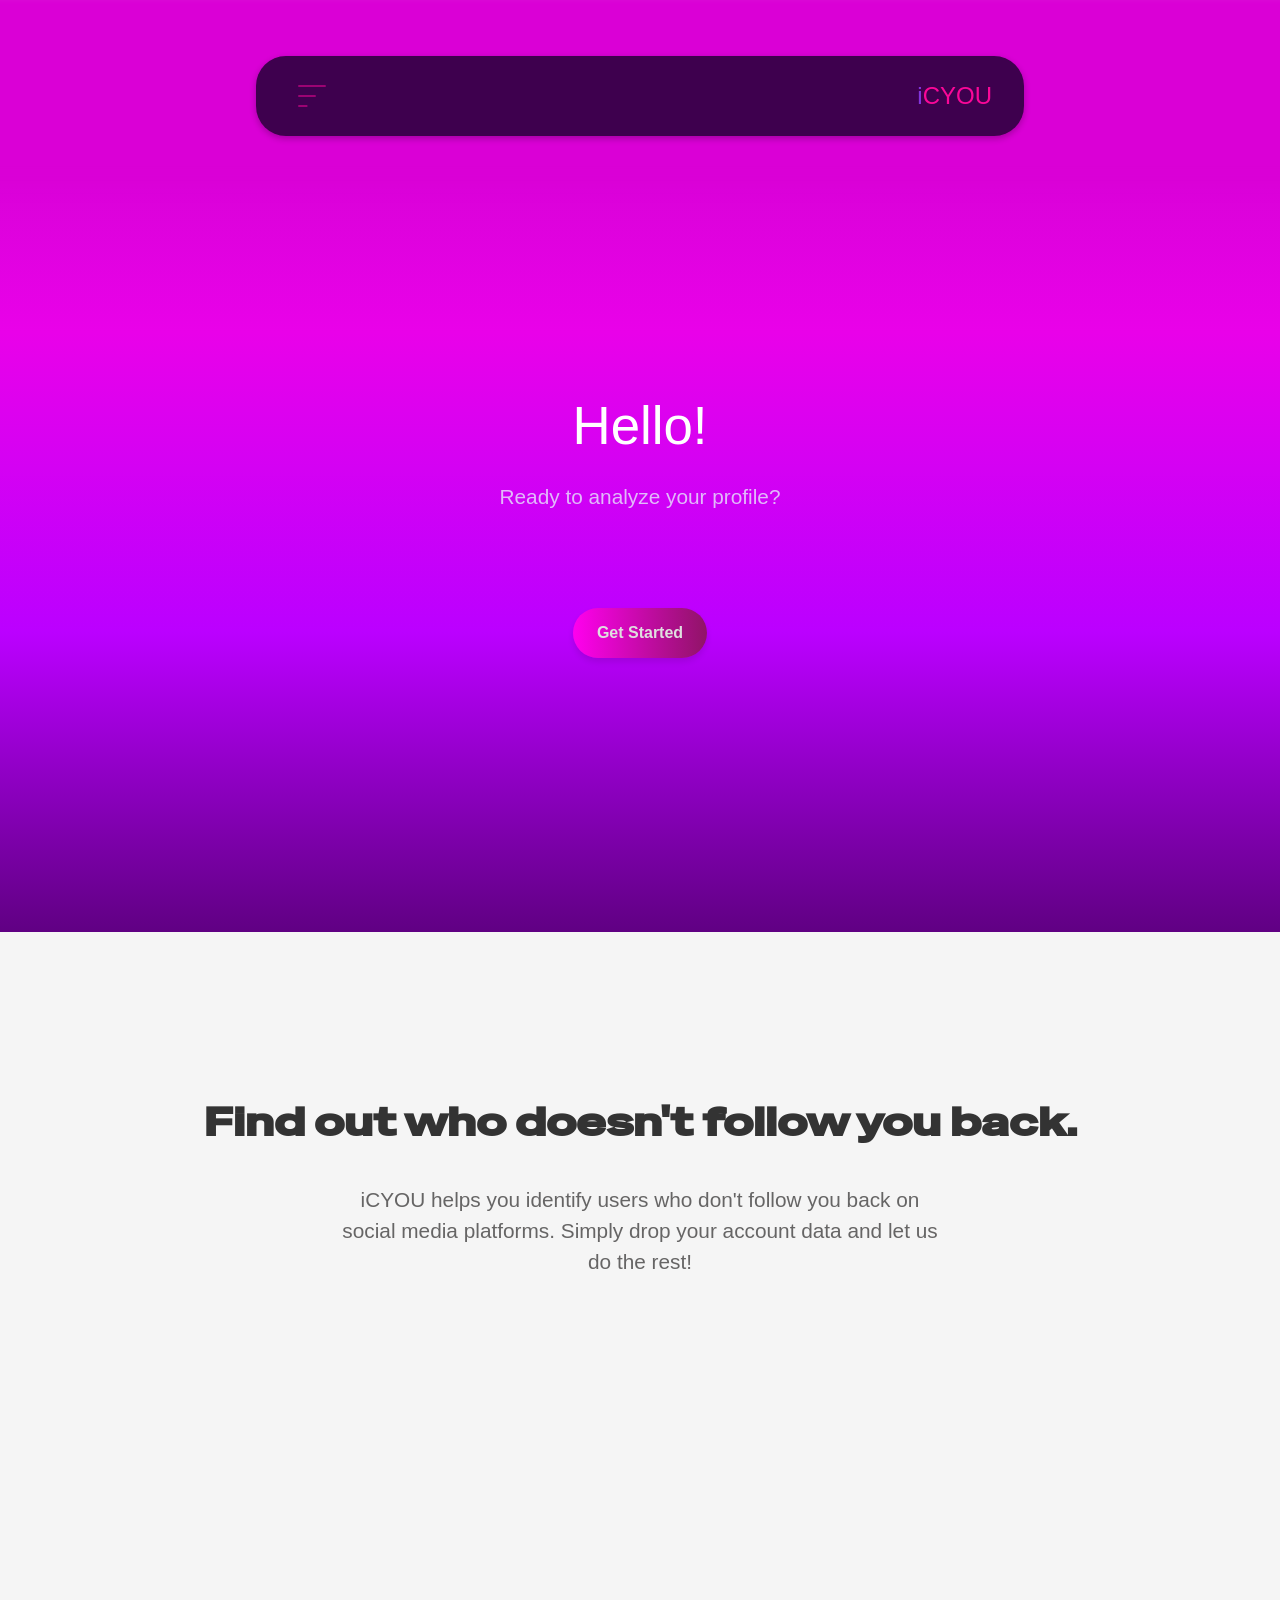
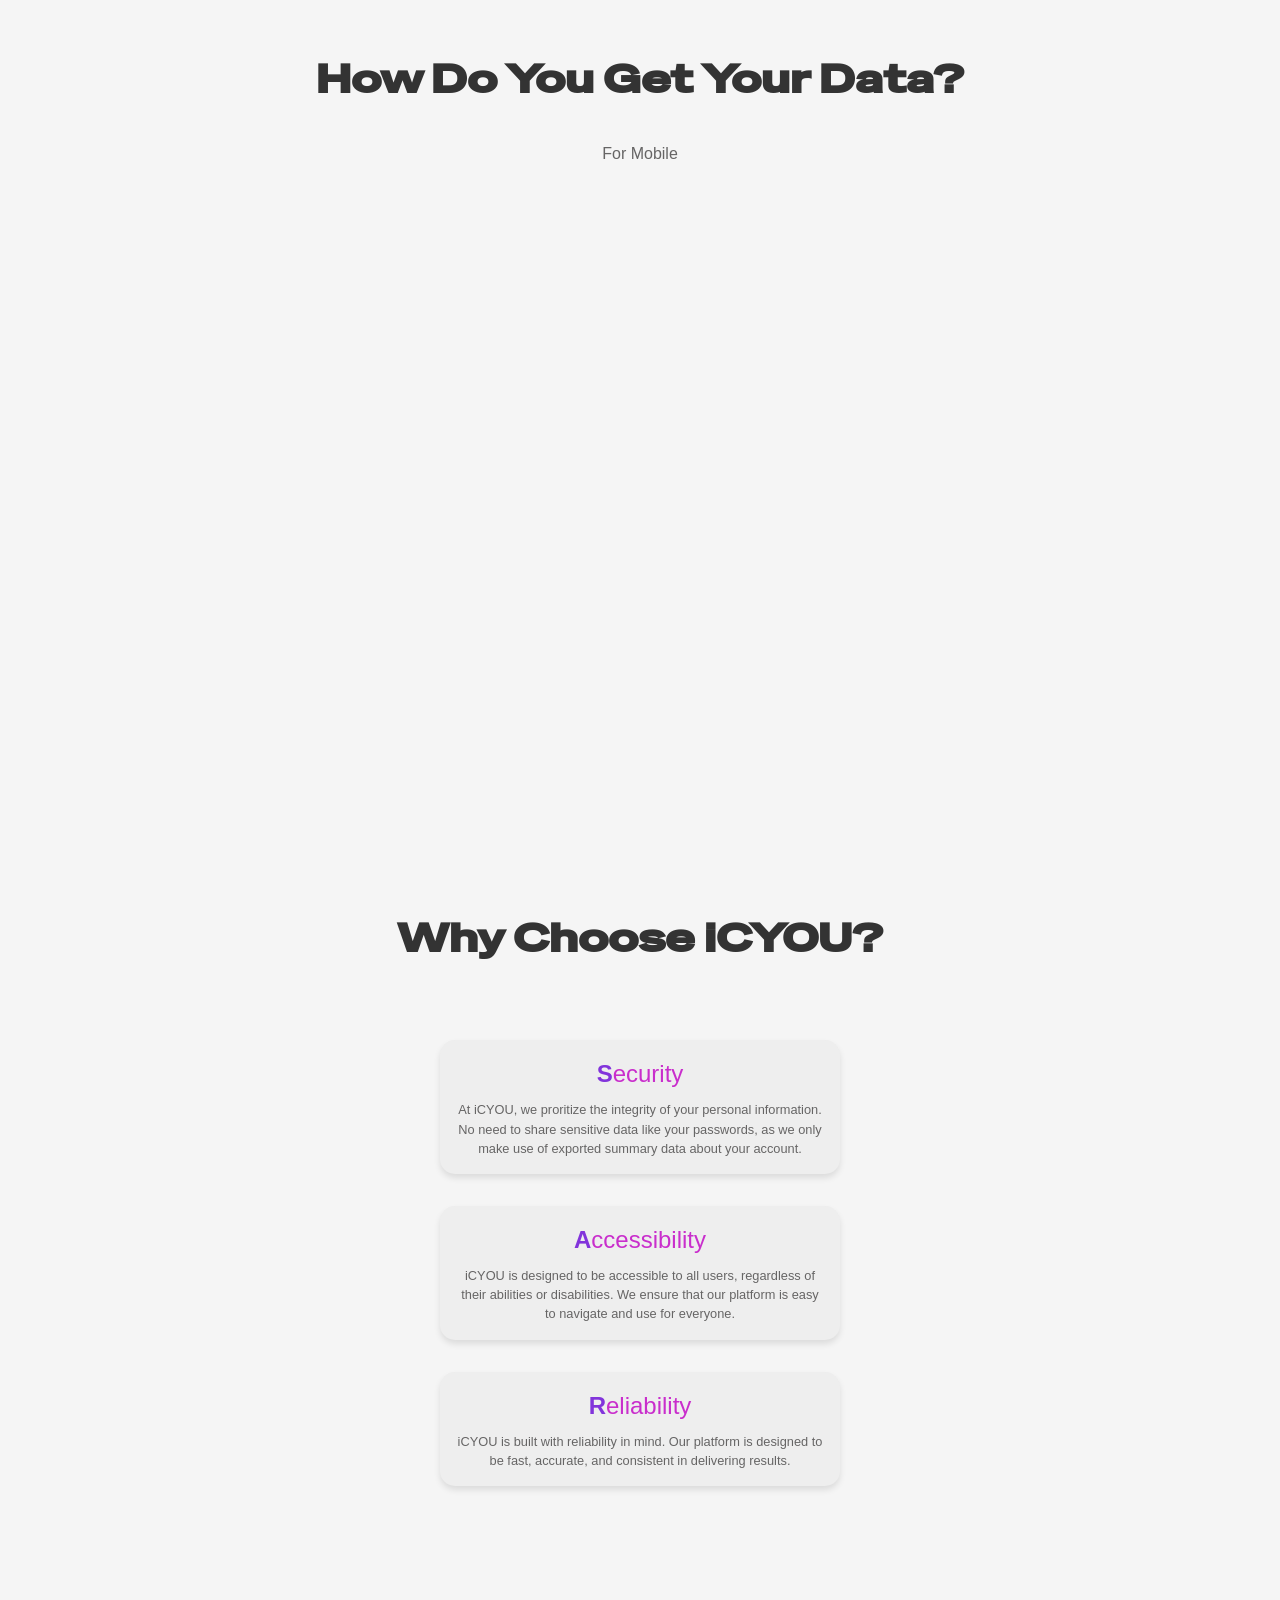
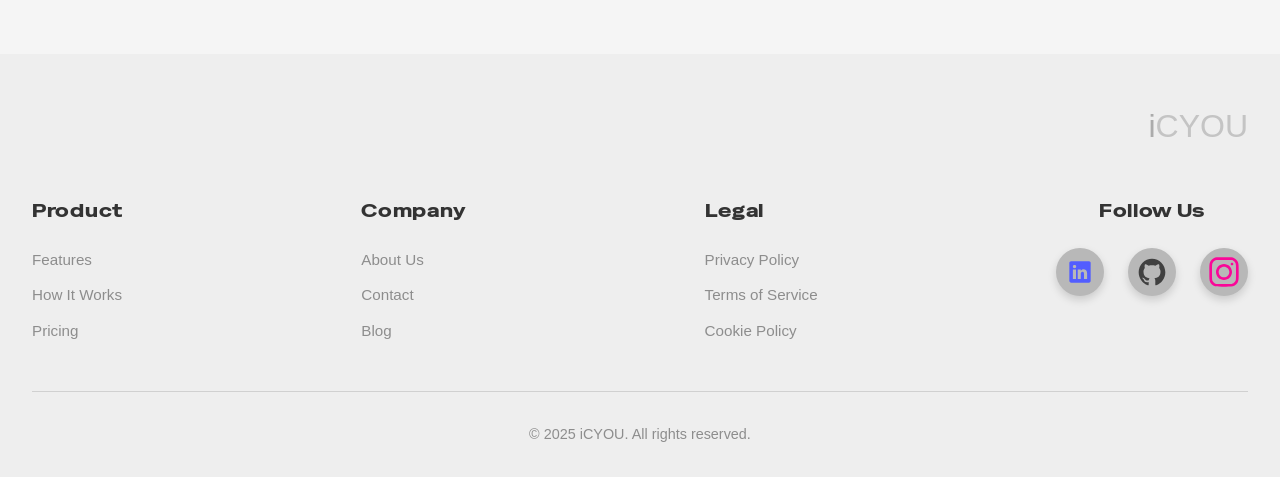
==== commit e498dd25: "Add new assets and create a page unavailable notice - Added construction SVG icon to assets. - Added" ====
--- a/index.html
+++ b/index.html
@@ -5,6 +5,7 @@
         <meta name="viewport" content="width=device-width, initial-scale=1.0">
         <title>iCYOU - follower analyzer</title>
         <link rel="stylesheet" href="./styles/style.css">
+        <link rel='icon' type="image/svg+xml" href="./assets/iCYOU_logo.svg">
         <script type="module" src="./scripts/main.js" defer></script>
     </head>
 
@@ -14,14 +15,14 @@
                 <div class="navigation-container">
                     <nav class="navigation">
                         <a href="results.html">Results</a>
-                        <a href="#features">About</a>
-                        <a href="#contact">FAQ</a>
-                        <a href="#help">Help</a>
+                        <a href="page-unavailable.html">About</a>
+                        <a href="page-unavailable.html">FAQ</a>
+                        <a href="page-unavailable.html">Help</a>
                     </nav>
                     <div class="options-menu">
                         <h2 class="BMAC-header">Buy Me A Coffee<span><img src="./assets/buy-me-coffee-icon.svg" width="20" height="20"></span></h2>
                         <div class="payment-links">
-                            <a href="#" class="pay-option-link">
+                            <a href="page-unavailable.html" class="pay-option-link">
                                 <img src="./assets/stripe-svgrepo-com.svg" alt="Stripe link" class="stripe-svg" width="70" height="70">
                             </a>
                         </div> 
@@ -34,8 +35,10 @@
                     </div>
                 </div>
                 <div class="menu-footer">
-                    <div class="footer-logo-section">
-                        <p class="footer-logo"><span class="footer-logo-i">i</span>CYOU</p>
+                    <div class="menu-footer-logo-container">
+                        <p class="footer-logo">
+                            <span class="footer-logo-i">i</span>CYOU
+                        </p>
                     </div>
                 </div>
             </div>
@@ -134,40 +137,40 @@
                     <div class="footer-links-column">
                         <h3 class="footer-column-header">Product</h3>
                         <ul>
-                            <li><a href="#features">Features</a></li>
-                            <li><a href="#how-it-works">How It Works</a></li>
-                            <li><a href="#pricing">Pricing</a></li>
+                            <li><a href="page-unavailable.html">Features</a></li>
+                            <li><a href="page-unavailable.html">How It Works</a></li>
+                            <li><a href="page-unavailable.html">Pricing</a></li>
                         </ul>
                     </div>
 
                     <div class="footer-links-column">
                         <h3 class="footer-column-header">Company</h3>
                         <ul>
-                            <li><a href="#about">About Us</a></li>
-                            <li><a href="#contact">Contact</a></li>
-                            <li><a href="#blog">Blog</a></li>
+                            <li><a href="page-unavailable.html">About Us</a></li>
+                            <li><a href="page-unavailable.html">Contact</a></li>
+                            <li><a href="page-unavailable.html">Blog</a></li>
                         </ul>
                     </div>
 
                     <div class="footer-links-column">
                         <h3 class="footer-column-header">Legal</h3>
                         <ul>
-                            <li><a href="#privacy">Privacy Policy</a></li>
-                            <li><a href="#terms">Terms of Service</a></li>
-                            <li><a href="#cookies">Cookie Policy</a></li>
+                            <li><a href="page-unavailable.html">Privacy Policy</a></li>
+                            <li><a href="page-unavailable.html">Terms of Service</a></li>
+                            <li><a href="page-unavailable.html">Cookie Policy</a></li>
                         </ul>
                     </div>
 
                     <div class="footer-social-section">
                         <h3 class="footer-column-header">Follow Us</h3>
                         <div class="social-links">
-                            <a href="#" class="social-link" aria-label="Social Link 1">
+                            <a href="https://www.linkedin.com/in/sakhumuzi-dube-566405356/" class="social-link" aria-label="Social Link 1">
                                 <img src="./assets/linkedin-svgrepo-com.svg" alt="linkedin" width="24" height="24">
                             </a>
-                            <a href="#" class="social-link" aria-label="Social Link 2">
+                            <a href="https://github.com/MUZI101-DIY" class="social-link" aria-label="Social Link 2">
                                 <img src="./assets/github-142-svgrepo-com.svg" alt="github" width="24" height="24">
                             </a>
-                            <a href="#" class="social-link" aria-label="Social Link 3">
+                            <a href="https://www.instagram.com/_u/_muzi101/" class="social-link" aria-label="Social Link 3">
                                 <img src="./assets/instagram-svgrepo-com.svg" alt="Instagram" width="24" height="24">
                             </a>
                         </div>
--- a/styles/style.css
+++ b/styles/style.css
@@ -159,11 +159,11 @@
     top: 20vh;
     background: rgb(245, 245, 245);
     box-shadow: 0 2.5px 6px 0.5px rgba(0, 0, 0, 0.228);
-    width: clamp(22em, 95%, 10rem);
+    width: clamp(350px, 50vw, 60%);
     border-radius: 30px;
     height: 21rem;
     animation-name: menuIn;
-    animation-duration: 1.5s;
+    animation-duration: 1s;
 }
 
 @keyframes menuIn{
@@ -331,9 +331,17 @@
 .menu-footer{
     display: flex;
     justify-content: center;
-    align-items: end;
+    align-items: center;
     width: 100%;
     height: 40%;
+}
+
+.menu-footer-logo-container{
+    width: 100%;
+    height: 100%;
+    display: flex;
+    justify-content: center;
+    align-items: center;
 }
 
 .hamburger-menu{
@@ -509,7 +517,7 @@
     text-align: center;
     --forth-color: #666565;
     color: var(--forth-color);
-    font-weight: 100;
+    font-weight: 300;
     margin: 0 1.5rem;
 }
 
@@ -910,7 +918,7 @@
     opacity: 0;
     font-size: 0.8rem;
     color: var(--forth-color);
-    font-weight: 100;
+    font-weight: 300;
     text-align: center;
     line-height: 1.4;
     font-style: italic;
@@ -974,7 +982,7 @@
     text-align: center;
     --forth-color: #666565;
     color: var(--forth-color);
-    font-weight: 100;
+    font-weight: 300;
     line-height: 1.6;
 }
 
@@ -1114,7 +1122,7 @@
     text-align: center;
     --forth-color: #666565;
     color: var(--forth-color);
-    font-weight: 100;
+    font-weight: 300;
     line-height: 1.6;
 }
 
@@ -1193,7 +1201,7 @@
     opacity: 0;
     font-size: 0.8rem;
     color: var(--forth-color);
-    font-weight: 100;
+    font-weight: 300;
     text-align: center;
     line-height: 1.4;
     font-style: italic;
@@ -1234,7 +1242,7 @@
 .why-us-point-header{
     font-family:'Edu SA Hand', Arial, Helvetica, sans-serif;
     font-size: 1.5rem;
-    font-weight: 100;
+    font-weight: 300;
     text-align: center;
     color: var(--secondary-color);
 }
@@ -1246,7 +1254,7 @@
     align-items: center;
     gap: 1rem;
     margin-top: 4rem;
-    max-width: 30em;
+    width: 100%;
 }
 
 .why-us-points{
@@ -1261,6 +1269,7 @@
     background-color: rgb(238, 238, 238);
     box-shadow: 0 4px 6px rgba(0, 0, 0, 0.1);
     margin: 0.5rem 2rem;
+    max-width:clamp(25em, 70%, 200px);
 }
 
 .why-us-header-inview{
@@ -1284,7 +1293,7 @@
     text-align: center;
     --forth-color: #666565;
     color: var(--forth-color);
-    font-weight: 100;
+    font-weight: 300;
     font-size: 0.8rem;
 }
 
@@ -1496,6 +1505,48 @@
     }
 }
 
+@media(min-width: 720px){
+    .hero-intro{ 
+        font-size: 3.3rem;
+    }
+
+    .hero-subintro{
+        font-size: 1.3rem;
+    }
+
+    .about-header{
+        font-size: 2.5rem;
+        margin: 0 5rem;
+    }
+
+    .about-intro{
+        font-size: 1.3rem;
+        margin: 0 2rem;
+    }
+    
+    .file-name{
+        width: 40%;
+    }
+
+    .instructions-header{
+        font-size: 2.5rem;
+        margin: 0 5rem 2rem;
+    }
+
+    .step-description{
+        font-size: 1.2rem;
+        margin: 1rem 2rem 3rem;
+    }
+
+    .step-header{
+        font-size: 2.8rem;
+    }
+
+    .why-us-header{
+        font-size: 2.5rem;
+        margin: 0 5rem 2rem;
+    }
+}
 
 
 .header-results-page{
@@ -1539,7 +1590,7 @@
     margin-bottom: 3rem;
 }
 
-.hero-section{
+.hero-section-results{
     width: 100%;
     height: 50%;
     display: flex;
@@ -1611,7 +1662,7 @@
 }
 
 .unfollowers-list{
-    width: 100%;
+    width: clamp(60%, 90vw, 500px);
     height: 20rem;
     display: flex;
     flex-direction: column;
@@ -1622,8 +1673,17 @@
     overflow-x: hidden;
 }
 
-.unfollowers-list::-webkit-scrollbar{
-    display: none;
+.unfollowers-list::-webkit-scrollbar-thumb{
+    width: 2rem;
+}
+
+.unfollowers-list::-webkit-scrollbar-track{
+    width: 1rem;
+    background: transparent;
+}
+
+.unfollowers-list::-webkit-scrollbar-thumb{
+    background-color: var(--primary-color);
 }
 
 .non-follower{
@@ -1687,4 +1747,26 @@
 .results-footer{
     opacity: 1;
     margin-top: 4rem;
+}
+
+
+.PUC-container{
+    background-color: #e9e9e9;
+}
+
+@media (min-width: 720px){
+    .page-header{
+        font-size: 2.5rem;
+        margin: 3rem 5rem;
+    }
+
+    .followers-title{
+        font-size: 1.5rem;
+    }
+
+    .non-followers-title{
+        font-size: 1.5rem;
+    }
+
+
 }
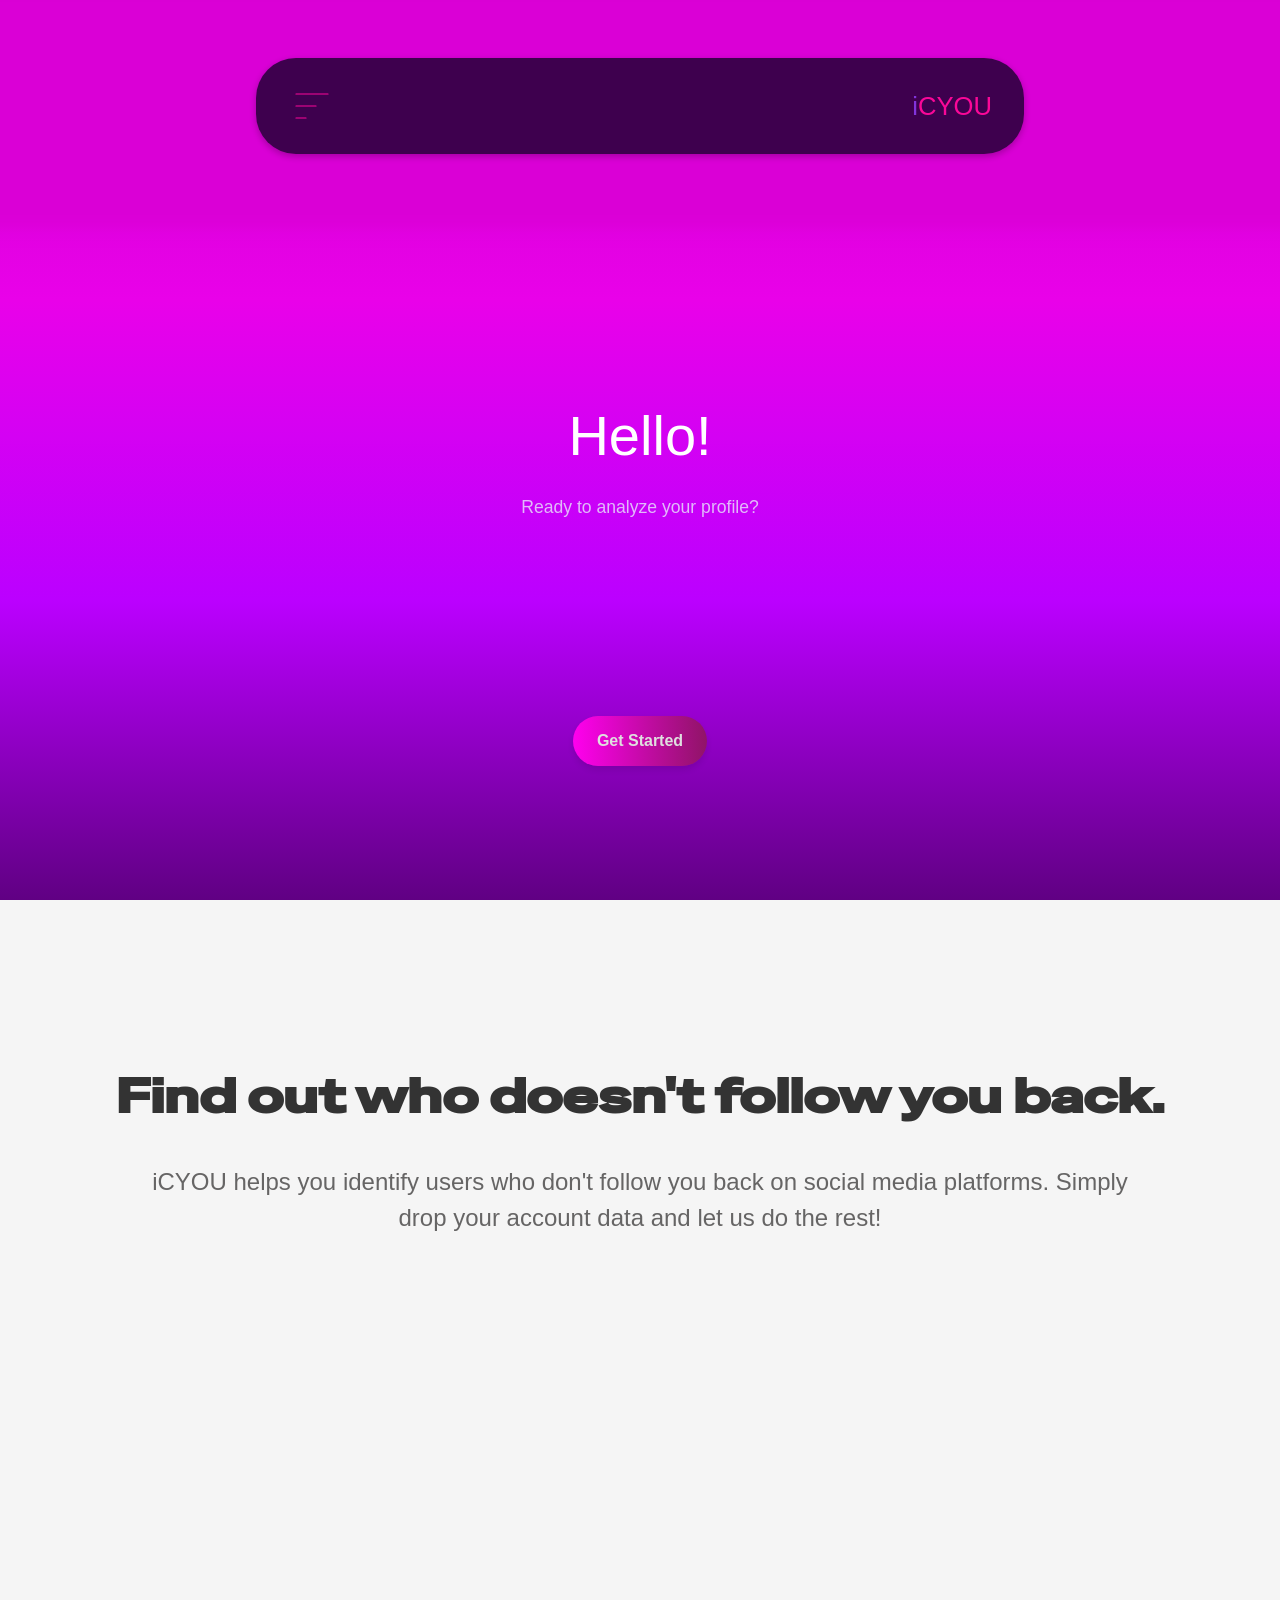
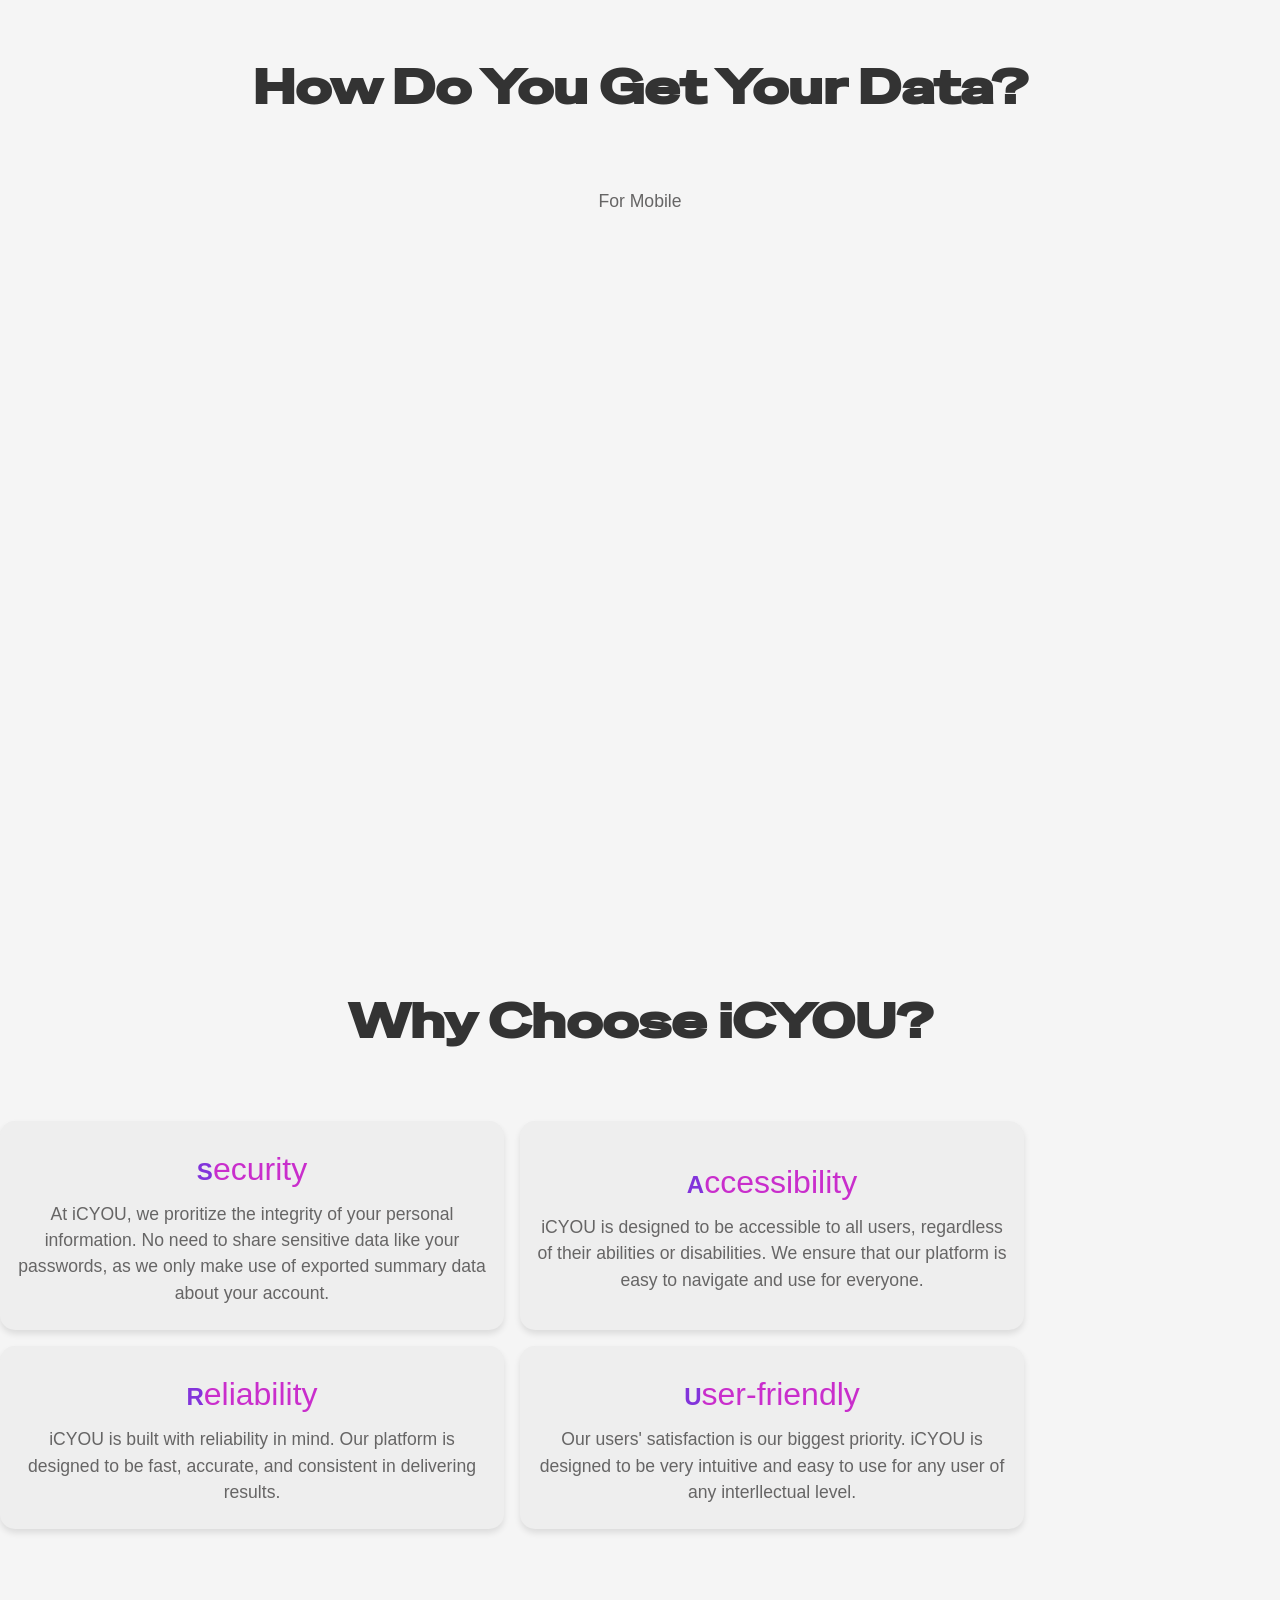
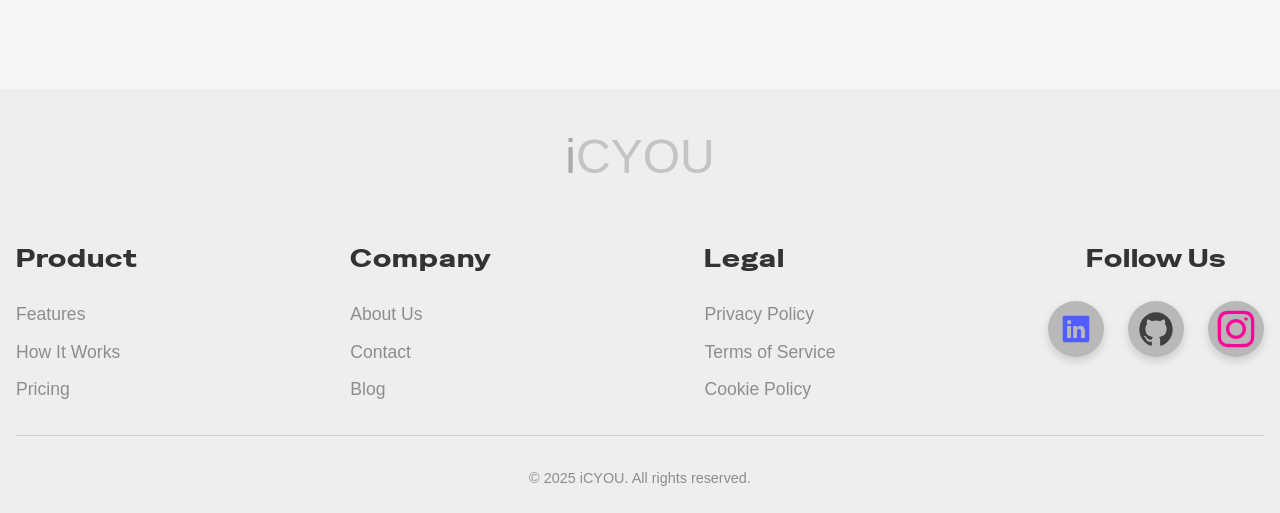
==== commit 9b5e2d3a: "Resnsive font sizes to improve readability, responsive layout" ====
--- a/index.html
+++ b/index.html
@@ -5,12 +5,20 @@
         <meta name="viewport" content="width=device-width, initial-scale=1.0">
         <title>iCYOU - follower analyzer</title>
         <link rel="stylesheet" href="./styles/style.css">
-        <link rel='icon' type="image/svg+xml" href="./assets/iCYOU_logo.svg">
+        <link rel='icon' href="./assets/iCYOU_logo.png">
         <script type="module" src="./scripts/main.js" defer></script>
     </head>
 
     <body>
         <header class="header">
+            <div class="header-container">
+                <button class="hamburger-menu js-menu-btn">
+                    <img src="./assets/menu.svg" alt="menu icon" width="40" height="40" class="hamburger-menu-icon">
+                </button>
+                <a href="index.html" class="iCYOU-home-link">
+                    <span class="logo"><span class="logo-i">i</span>CYOU</span>
+                </a>
+            </div>
             <div class="menu-out js-menu-out">
                 <div class="navigation-container">
                     <nav class="navigation">
@@ -23,10 +31,10 @@
                         <h2 class="BMAC-header">Buy Me A Coffee<span><img src="./assets/buy-me-coffee-icon.svg" width="20" height="20"></span></h2>
                         <div class="payment-links">
                             <a href="page-unavailable.html" class="pay-option-link">
-                                <img src="./assets/stripe-svgrepo-com.svg" alt="Stripe link" class="stripe-svg" width="70" height="70">
+                                <img src="./assets/Flutterwave.svg" alt="Stripe link" class="stripe-svg" width="150" height="150">
                             </a>
                         </div> 
-                        <h2 class="professional-profiles-header">Follow Me</h2>
+                        <h2 class="professional-profiles-header">Other Links</h2>
                         <div class="professional-profiles">
                             <a href="mailto:@101muzi.io@gmail.com" class="professional-profile"><img src="./assets/gmail-icon.svg" alt="Gmail" width="25" height="25"></a>
                             <a href="https://github.com/MUZI101-DIY" class="professional-profile"><img src="./assets/github-icon.svg" alt="Github" width="25" height="25"></a>
@@ -41,14 +49,6 @@
                         </p>
                     </div>
                 </div>
-            </div>
-            <div class="header-container">
-                <button class="hamburger-menu js-menu-btn">
-                    <img src="./assets/menu.svg" alt="menu icon" width="40" height="40" class="menu-icon">
-                </button>
-                <a href="index.html" class="iCYOU-home-link">
-                    <span class="logo"><span class="logo-i">i</span>CYOU</span>
-                </a>
             </div>
         </header>
 
@@ -107,20 +107,26 @@
             </section>
 
             <section id="why-us" class="why-us-section">
-                <div class="why-us-header-container">
-                    <h1 class="why-us-header">Why Choose iCYOU?</h1>
-                    <div class="why-us-points-container">
-                        <div class="why-us-points">
-                            <h2 class="why-us-point-header"><span class="first-letter">S</span>ecurity</h2>
-                            <p class="why-us-point">At iCYOU, we proritize the integrity of your personal information. No need to share sensitive data like your passwords, as we only make use of exported summary data about your account.</p>
-                        </div>
-                        <div class="why-us-points">
-                            <h2 class="why-us-point-header"><span class="first-letter">A</span>ccessibility</h2>
-                            <p class="why-us-point">iCYOU is designed to be accessible to all users, regardless of their abilities or disabilities. We ensure that our platform is easy to navigate and use for everyone.</p>
-                        </div>
-                        <div class="why-us-points">
-                            <h2 class="why-us-point-header"><span class="first-letter">R</span>eliability</h2>
-                            <p class="why-us-point">iCYOU is built with reliability in mind. Our platform is designed to be fast, accurate, and consistent in delivering results.</p>
+                <div class="why-us-container">
+                    <div class="why-us-header-container">
+                        <h1 class="why-us-header">Why Choose iCYOU?</h1>
+                        <div class="why-us-points-container">
+                            <div class="why-us-points">
+                                <h2 class="why-us-point-header"><span class="first-letter">S</span>ecurity</h2>
+                                <p class="why-us-point">At iCYOU, we proritize the integrity of your personal information. No need to share sensitive data like your passwords, as we only make use of exported summary data about your account.</p>
+                            </div>
+                            <div class="why-us-points">
+                                <h2 class="why-us-point-header"><span class="first-letter">A</span>ccessibility</h2>
+                                <p class="why-us-point">iCYOU is designed to be accessible to all users, regardless of their abilities or disabilities. We ensure that our platform is easy to navigate and use for everyone.</p>
+                            </div>
+                            <div class="why-us-points">
+                                <h2 class="why-us-point-header"><span class="first-letter">R</span>eliability</h2>
+                                <p class="why-us-point">iCYOU is built with reliability in mind. Our platform is designed to be fast, accurate, and consistent in delivering results.</p>
+                            </div>
+                            <div class="why-us-points">
+                                <h2 class="why-us-point-header"><span class="first-letter">U</span>ser-friendly</h2>
+                                <p class="why-us-point">Our users' satisfaction is our biggest priority. iCYOU is designed to be very intuitive and easy to use for any user of any interllectual level.</p>
+                            </div>
                         </div>
                     </div>
                 </div>
@@ -165,7 +171,7 @@
                         <h3 class="footer-column-header">Follow Us</h3>
                         <div class="social-links">
                             <a href="https://www.linkedin.com/in/sakhumuzi-dube-566405356/" class="social-link" aria-label="Social Link 1">
-                                <img src="./assets/linkedin-svgrepo-com.svg" alt="linkedin" width="24" height="24">
+                                <img src="./assets/linkedin-svgrepo-com.svg" alt="linkedin" width="30" height="30">
                             </a>
                             <a href="https://github.com/MUZI101-DIY" class="social-link" aria-label="Social Link 2">
                                 <img src="./assets/github-142-svgrepo-com.svg" alt="github" width="24" height="24">
--- a/styles/style.css
+++ b/styles/style.css
@@ -7,15 +7,23 @@
 }
 
 :root{
+    /* Themes/Color Schemes */
     --primary-color: #8234db;
     --secondary-color: #c92ecc;
     --background-color: #f5f5f5;
     --text-color: #333333;
     --third-color: #ff6f61;
     --forth-color: #8d8d8d;
+
+    /* Font & Font Settings */
     --font-family: 'Helvetica Neue', Helvetica, Arial, sans-serif;
     --font-size-base: 1rem;
+    --header-size: clamp(2.5rem, 5vw, 3rem);
+    --intro-size: clamp(1.3rem, 2.5vw, 1.5rem);
+    --primary-font-size: clamp(1.1rem, 1vw, 1.3rem);
     --line-height-base: 1.5;
+
+    /* Stuctural Settings */
     --spacing-unit: 8px;
     --section-spacing: 10rem 0;
 }
@@ -29,20 +37,18 @@
     font-family: var(--font-family);
     font-size: var(--font-size-base);
     line-height: var(--line-height-base);
-    margin: 0;
-    padding: 0;
     overflow-x: hidden;
     scroll-behavior: smooth;
 }
 
 header{
-    transition: 0.5s ease-in;
+    transition: 0.8s ease-in;
     position: fixed;
     top: 1rem;
     --primary-color: #da00d6;
     background-color: var(--primary-color);
     box-shadow: 0 0 15px 30px var(--primary-color);
-    height: 15vh;
+    height: 20vh;
     width: 100%; 
     display: flex;
     justify-content: center;
@@ -56,10 +62,9 @@
     justify-content: space-between;
     align-items: center;
     padding: 0.9rem 2rem;
-    border-radius: 30px;
-    margin-top: 1.5rem;
-    width: clamp(60%, 22rem, 85%);
-    height: 5rem;
+    border-radius: 40px;
+    width: 85%;
+    height: 6rem;
     --secondary-color:rgb(62, 0, 78);
     background: var(--secondary-color);
     box-shadow: 0 2.5px 6px 0.5px rgba(0, 0, 0, 0.228);
@@ -116,7 +121,7 @@
     --third-color: #fa0798;
     font-family: 'Edu SA Hand', sans-serif;
     font-weight: 100;
-    font-size: 1.5rem;
+    font-size: 1.6rem;
     color: var(--third-color);
     animation-name: logoIn;
     animation-duration: 2s;
@@ -124,11 +129,9 @@
 
 @keyframes logoIn {
     0% {
-        transform: translateY(-20px);
-        opacity: 0;
-    }
-    100% {
-        transform: translateY(0);
+        opacity: 0;
+    }
+    100% {
         opacity: 1;
     }
 }
@@ -146,6 +149,42 @@
     color: var(--primary-color);
 }
 
+.hamburger-menu{
+    width: 2rem;
+    height: 2rem;
+    padding: 1.5rem;
+    border-radius: 10px;
+    border: none;
+    display: flex;
+    justify-content: center;
+    align-items: center;
+    background: transparent;
+    transition: background-color 0.2s ease-in;
+    animation-name: hamurgerMenuIn;
+    animation-duration: 1s;
+}
+
+.hamburger-menu:hover{
+    background-color: rgba(167, 167, 167, 0.097);
+    cursor: pointer;
+}
+
+.hamburger-menu-icon{
+    width: 3rem;
+    height: 3rem;
+    animation-name: hamburgerIconIn;
+    animation-duration: 2s;
+}
+
+@keyframes hamburgerIconIn{
+    from{
+        opacity: 0;
+    }
+    to{
+        opacity: 1;
+    }
+}
+
 .menu-out{
     display: none;
 }
@@ -156,12 +195,13 @@
     justify-content: start;
     align-items: center;
     position: absolute;
-    top: 20vh;
-    background: rgb(245, 245, 245);
+    top: 22vh;
+    background: #ffffff8f;
+    backdrop-filter: blur(4px);
     box-shadow: 0 2.5px 6px 0.5px rgba(0, 0, 0, 0.228);
-    width: clamp(350px, 50vw, 60%);
+    width: 90%;
     border-radius: 30px;
-    height: 21rem;
+    height: 25rem;
     animation-name: menuIn;
     animation-duration: 1s;
 }
@@ -214,7 +254,7 @@
 
 .navigation a{
     font-family: 'Roboto', Arial, Helvetica, sans-serif;
-    font-weight: 400;
+    font-weight: 600;
     text-decoration: none;
     width: 100%;
     display: flex;
@@ -222,7 +262,7 @@
     align-items: center;
     gap: 0.5rem;
     padding: 0.8rem 0;
-    font-size: 1rem;
+    font-size: 1.2rem;
     transition: 0.2s ease-in;
     color: rgba(0, 0, 0, 0.744);
 }
@@ -245,7 +285,7 @@
 }
 
 .BMAC-header{
-    font-size: 1rem;
+    font-size: 1.2rem;
     font-weight: 100;
     font-style: italic;
     font-family: 'Edu SA Hand', Arial, Helvetica, sans-serif;
@@ -262,7 +302,7 @@
     border: 1px solid rgba(0, 0, 0, 0.097);
     border-radius: 10px;
     width: 80%;
-    height: 3rem;
+    height: 4rem;
 }
 
 .pay-option-link{
@@ -271,7 +311,7 @@
     justify-content: center;
     text-decoration: none;
     color:#333333;
-    background-color: rgb(114, 0, 146);
+    background-color: rgb(212, 55, 255);
     box-shadow: 0 2.5px 5px 0.5px rgba(0, 0, 0, 0.228);
     border: 0.1px solid rgba(0, 0, 0, 0.017);
     height: 100%;
@@ -281,11 +321,11 @@
 }
 
 .pay-option-link:hover{
-    background-color: rgb(65, 0, 83);
+    background-color: rgb(178, 4, 232);
 }
 
 .professional-profiles-header{
-    margin-top: 1.5rem;
+    margin-top: 1rem;
     font-size: 0.8rem;
     font-weight: 600;
     font-family: 'Roboto', Arial, Helvetica, sans-serif;
@@ -344,44 +384,7 @@
     align-items: center;
 }
 
-.hamburger-menu{
-    width: 2rem;
-    height: 2rem;
-    padding: 1.5rem;
-    border-radius: 10px;
-    cursor: pointer;
-    border: none;
-    display: flex;
-    justify-content: center;
-    align-items: center;
-    background: transparent;
-    transition: background-color 0.2s ease;
-    animation-name: hamurgerMenuIn;
-    animation-duration: 1s;
-}
-
-@keyframes hamurgerMenuIn{
-    0% {
-        transform: translateY(-20px);
-        opacity: 0;
-    }
-    100% {
-        transform: translateY(0);
-        opacity: 1;
-    }
-}
-
-.menu-icon{
-    width: 3rem;
-    height: 3em;
-}
-
-.hamburger-menu:hover{
-    background-color: rgba(167, 167, 167, 0.097);
-    cursor: pointer;
-}
-
-#hero{
+.hero-section{
     display: flex;
     flex-direction: column;
     justify-content: center;
@@ -389,7 +392,6 @@
 }
 
 .hero-container{
-    margin-top: 2rem;
     height: 100vh;
     display: flex;
     flex-direction: column;
@@ -404,8 +406,9 @@
 }
 
 .hero-intro{
+    margin-top: 5rem;
     font-family: 'Edu SA Hand', Arial, Helvetica, sans-serif;
-    font-size: 3rem;
+    font-size: clamp(3.5rem, 20%, 5.5rem);
     font-weight: 100;
     animation-name: heroIntroIn;
     animation-duration: 1.5s;
@@ -424,8 +427,8 @@
 
 .hero-subintro{
     font-family: 'Edu SA Hand', Arial, Helvetica, sans-serif;
-    font-size: 1rem;
-    font-weight: 100;
+    font-size: 1.1rem;
+    font-weight: 300;
     --text-color: #e1b9fa;
     color: var(--text-color);
     animation-name: heroSubIntroIn;
@@ -446,7 +449,7 @@
 .get-started-btn{
     text-decoration: none;
     position: relative;
-    top: 5rem;
+    top: 20%;
     padding: 0.8rem 1.5rem;
     font-size: 1rem;
     font-weight: bold;
@@ -471,7 +474,6 @@
 }
 
 .get-started-btn:hover{
-    transform: scale(1.02);
     box-shadow: 0 0 6px 2px var(--secondary-color);
 }
 
@@ -488,7 +490,7 @@
 .about-header{
     opacity: 0;
     font-family:'Special Gothic Expanded One', Arial, Helvetica, sans-serif;
-    font-size: 2rem;
+    font-size: var(--header-size);
     text-align: center;
     margin: 0 2rem;
 }
@@ -512,13 +514,13 @@
 
 .about-intro{
     opacity: 0;
-    font-size: 1rem;
-    max-width: 600px;
+    max-width: 80vw;
+    font-size: var(--intro-size);
     text-align: center;
     --forth-color: #666565;
     color: var(--forth-color);
     font-weight: 300;
-    margin: 0 1.5rem;
+    margin: 0 1rem;
 }
 
 .about-intro-inview{
@@ -572,7 +574,7 @@
 
 .upload-btn{
     padding: 0.8rem 0.5rem;
-    font-size: 1rem;
+    font-size: var(--intro-size);
     font-weight: bold;
     background-image: linear-gradient(to right, var(--primary-color), var(--secondary-color));
     color: white;
@@ -618,13 +620,13 @@
 }
 
 .file-name{
-    font-size: 0.9rem;
+    font-size: var(--primary-font-size);
     color: var(--forth-color);
     font-style: italic;
     border: 2px dashed var(--forth-color);
     padding: 0.7rem 2rem 0.7rem 1.5rem;
     border-radius: 10px;
-    width: clamp(15rem, 60%, 5rem);
+    width: clamp(5rem, 55vw, 30rem);
     text-align: center;
     overflow-x: scroll;
     overflow-y: hidden;
@@ -687,7 +689,7 @@
 }
 
 .analyze-text{
-    font-size: 0.6rem;
+    font-size: var(--primary-font-size);
     color: rgba(186, 0, 228, 0.767);
     font-weight: 600;
     text-align: center;
@@ -697,7 +699,7 @@
 
 .analyze-btn{
     padding: 0.8rem 4rem;
-    font-size: 1rem;
+    font-size: var(--intro-size);
     font-weight: bold;
     background-image: linear-gradient(to right, var(--primary-color), var(--secondary-color));
     color: white;
@@ -709,7 +711,6 @@
 }
 
 .processing-screen{
-    font-size: 1.2rem;
     color: rgb(77, 77, 78);
     transition: 0.3s ease;
     display: flex;
@@ -733,11 +734,14 @@
     }
 }
 
-.processing-text{
+.processing-text:first-child{
     animation-name: processingText;
     animation-duration: 1200ms;
     animation-iteration-count: infinite;
+    font-size: clamp(1.8rem, 2.5vw, 2rem);
     transition: 0.2s ease;
+    position: relative;
+    left: 1.5rem;
 }
 
 @keyframes processingText{
@@ -752,22 +756,22 @@
     }
 }
 
-.processing-screen span{
+.processing-text span{
     animation-name: processingDots;
     animation-duration: 600ms;
     animation-iteration-count: infinite;
     font-size: 2rem;
 }
 
-.processing-screen span:first-child{
+.processing-text span:first-child{
     animation-delay: 200ms;
 }
 
-.processing-screen span:nth-child(2){
+.processing-text span:nth-child(2){
     animation-delay: 400ms;
 }
 
-.processing-screen span:last-child{
+.processing-text span:last-child{
     animation-delay: 600ms;
 }
 
@@ -781,7 +785,7 @@
 }
 
 .processing-notice{
-    font-size: 0.6rem;
+    font-size: var(--primary-font-size);
     color: rgba(72, 72, 72, 0.767);
     font-weight: 600;
     text-align: center;
@@ -823,7 +827,7 @@
 }
 
 .done-text{
-    font-size: 1rem;
+    font-size: var(--intro-size);
     font-weight: 500;
     color: rgb(2, 162, 58);
     font-family: 'Edu SA Hand',Arial, Helvetica, sans-serif;
@@ -839,7 +843,7 @@
     align-items: center;
     gap: 0.5rem;
     padding: 0.8rem 0;
-    font-size: 1rem;
+    font-size: var(--intro-size);
     transition: 0.2s ease-in;
     color: rgb(255, 255, 255);
     background-color: #ad00fc;
@@ -883,7 +887,7 @@
 }
 
 .error-message{
-    font-size: 0.8rem;
+    font-size: var(--intro-size);
     color: rgb(194, 65, 65);
     font-weight: 600;
     text-align: center;
@@ -903,20 +907,21 @@
 
 .error-caution{
     text-align: center;
-    font-size: 0.6rem;
+    font-size: var(--primary-font-size);
     color: rgb(78, 78, 78);
+    margin: 0 3rem;
 }
 
 .help-link{
     text-align: center;
-    font-size: 0.6rem;
+    font-size: var(--primary-font-size);
     color: rgb(229, 0, 236);
     text-decoration: none;
 }
 
 .upload-notice-text{
     opacity: 0;
-    font-size: 0.8rem;
+    font-size: var(--primary-font-size);
     color: var(--forth-color);
     font-weight: 300;
     text-align: center;
@@ -952,7 +957,7 @@
 .instructions-header{
     opacity: 0;
     font-family:'Special Gothic Expanded One', Arial, Helvetica, sans-serif;
-    font-size: 2rem;
+    font-size: var(--header-size);
     text-align: center;
     margin: 0 1rem 4rem;
 }
@@ -977,7 +982,7 @@
 .mobile-guide{
     opacity: 0;
     margin-bottom: 2rem;
-    font-size: 1rem;
+    font-size: var(--primary-font-size);
     max-width: 600px;
     text-align: center;
     --forth-color: #666565;
@@ -1031,7 +1036,7 @@
 .step-header{
     opacity: 0;
     font-family:'Edu SA Hand', Arial, Helvetica, sans-serif;
-    font-size: 2.5rem;
+    font-size: var(--header-size);
     font-weight: 100;
     text-align: center;
     color: var(--primary-color);
@@ -1117,7 +1122,7 @@
 
 .step-description{
     opacity: 0;
-    font-size: 1rem;
+    font-size: var(--intro-size);
     margin: 1rem 2rem 2rem;
     text-align: center;
     --forth-color: #666565;
@@ -1199,7 +1204,7 @@
 
 .instructions-notice-text{
     opacity: 0;
-    font-size: 0.8rem;
+    font-size: var(--font-size-base);
     color: var(--forth-color);
     font-weight: 300;
     text-align: center;
@@ -1229,19 +1234,28 @@
     flex-direction: column;
     justify-content: center;
     align-items: center;
+    width: 100vw;
+}
+
+.why-us-container{
+    width: 100%;
+    display: flex;
+    flex-direction: column;
+    justify-content: center;
+    align-items: center;
 }
 
 .why-us-header{
     opacity: 0;
     font-family:'Special Gothic Expanded One', Arial, Helvetica, sans-serif;
-    font-size: 2.2rem;
+    font-size: var(--header-size);
     text-align: center;
     margin: 0 2rem;
 }
 
 .why-us-point-header{
     font-family:'Edu SA Hand', Arial, Helvetica, sans-serif;
-    font-size: 1.5rem;
+    font-size: clamp(2rem, 2.5vw, 2.5rem);
     font-weight: 300;
     text-align: center;
     color: var(--secondary-color);
@@ -1269,7 +1283,23 @@
     background-color: rgb(238, 238, 238);
     box-shadow: 0 4px 6px rgba(0, 0, 0, 0.1);
     margin: 0.5rem 2rem;
-    max-width:clamp(25em, 70%, 200px);
+    width: clamp(25em, 40%, 40em);
+}
+
+@media(min-width: 760px){
+
+    .why-us-points-container{
+        display: grid;
+        grid-template-columns: 1fr 1fr;
+        place-items: center;
+        width: 80%;
+        justify-self: center;
+    }
+
+    .why-us-points{
+        width: 100%;
+        height: 100%;
+    }
 }
 
 .why-us-header-inview{
@@ -1294,7 +1324,7 @@
     --forth-color: #666565;
     color: var(--forth-color);
     font-weight: 300;
-    font-size: 0.8rem;
+    font-size: var(--primary-font-size);
 }
 
 .why-us-points-inview{
@@ -1352,15 +1382,15 @@
 
 .footer-logo-section{
     display: flex;
-    justify-content: flex-end;
+    justify-content: center;
     align-items: center;
     width: 100%;
 }
 
 .footer-logo{
     font-family: 'Edu SA Hand', sans-serif;
-    font-weight: 100;
-    font-size: 2rem;
+    font-weight: 300;
+    font-size: var(--header-size);
     --text-color: #3333333a;
     color: var(--text-color);
 }
@@ -1394,7 +1424,7 @@
 .footer-links-column a{
     color: var(--forth-color);
     text-decoration: none;
-    font-size: 0.95rem;
+    font-size: var(--primary-font-size);
     font-weight: 100;
     transition: 0.2s ease;
 }
@@ -1405,7 +1435,7 @@
 
 .footer-column-header{
     font-family: 'Special Gothic Expanded One', Arial, Helvetica, sans-serif;
-    font-size: 1.1rem;
+    font-size: var(--intro-size);
     color: var(--text-color);
     font-weight: 100;
     letter-spacing: 0.04em;
@@ -1427,8 +1457,8 @@
 }
 
 .social-link{
-    width: 3rem;
-    height: 3rem;
+    width: 3.5rem;
+    height: 3.5rem;
     border-radius: 50%;
     background-color: #b8b8b8;
     display: flex;
@@ -1449,8 +1479,8 @@
 }
 
 .social-link img{
-    width: 2rem;
-    height: 2rem;
+    width: 2.5rem;
+    height: 2.5rem;
 }
 
 .footer-bottom{
@@ -1465,8 +1495,16 @@
     font-weight: 100;
 }
 
-/* Responsive Footer */
-@media (max-width: 768px) {
+@media (min-width: 760px) {
+
+    .header-container{
+        width: 60%;
+    }
+
+    .menu-container{
+        width: 60%;
+    }
+
     .footer-content{
         grid-template-columns: 1fr 1fr;
         gap: 1.5rem;
@@ -1482,7 +1520,7 @@
     }
 }
 
-@media (max-width: 480px) {
+@media (min-width: 480px) {
     footer{
         padding: 2rem 1rem 1.5rem;
     }
@@ -1499,55 +1537,7 @@
     .footer-social-section{
         grid-column: 1;
     }
-
-    .footer-column-header{
-        font-size: 1rem;
-    }
-}
-
-@media(min-width: 720px){
-    .hero-intro{ 
-        font-size: 3.3rem;
-    }
-
-    .hero-subintro{
-        font-size: 1.3rem;
-    }
-
-    .about-header{
-        font-size: 2.5rem;
-        margin: 0 5rem;
-    }
-
-    .about-intro{
-        font-size: 1.3rem;
-        margin: 0 2rem;
-    }
-    
-    .file-name{
-        width: 40%;
-    }
-
-    .instructions-header{
-        font-size: 2.5rem;
-        margin: 0 5rem 2rem;
-    }
-
-    .step-description{
-        font-size: 1.2rem;
-        margin: 1rem 2rem 3rem;
-    }
-
-    .step-header{
-        font-size: 2.8rem;
-    }
-
-    .why-us-header{
-        font-size: 2.5rem;
-        margin: 0 5rem 2rem;
-    }
-}
-
+}
 
 .header-results-page{
     position: fixed;
@@ -1611,12 +1601,13 @@
     width: 98%;
     height: 9rem;
     display: flex;
-    justify-content: space-around;
+    justify-content: center;
     align-self: center;
+    gap: 1rem
 }
 
 .followers-container, .non-followers-container{
-    width: 45%;
+    width: clamp(150px, 45%, 23em);
     display: flex;
     flex-direction: column;
     align-items: center;
@@ -1662,7 +1653,7 @@
 }
 
 .unfollowers-list{
-    width: clamp(60%, 90vw, 500px);
+    width: clamp(80%, 100vw, 400px);
     height: 20rem;
     display: flex;
     flex-direction: column;
@@ -1688,21 +1679,24 @@
 
 .non-follower{
     flex-shrink: 0;
-    width: 90%;
+    width: clamp(150px, 95%, 30em);
     height: 5rem;
     border-radius: 20px;
     margin: 0.5rem 0;
     display: flex;
     justify-content: space-around;
-    gap: 1rem;
-    align-items: center;
+    align-items: center;
+    gap: 1.5rem;
     --background-color: #f4f4f4;
     box-shadow: 0 2.5px 4px 0.5px rgba(0, 0, 0, 0.228);
     background-color: var(--background-color);
 }
 
 .handle-container{
-    width: 10rem;
+    width: 40%;
+    height: 100%;
+    display: flex;
+    align-items: center;
     overflow-x: scroll;
     overflow-y: hidden;
 }
@@ -1716,11 +1710,20 @@
     font-weight: 600;
 }
 
+.action-btns-container{
+    display: flex;
+    justify-content: end;
+    align-items: center;
+    gap: 0.5rem;
+    height: 100%;
+    width: 45%;
+}
+
 .view-btn{
     text-decoration: none;
     color: rgb(255, 255, 255);
-    padding: 0.4rem 1rem;
-    font-size: 0.9rem;
+    padding: 0.4rem 0.5rem;
+    font-size: 0.8rem;
     font-weight: bold;
     --secondary-color: rgb(155, 0, 155);
     background-color: var(--secondary-color);
@@ -1728,10 +1731,10 @@
     border: none;
     border-radius: 5px;
     cursor: pointer;
-    transition: 0.3s ease;
-    display: flex;
-    justify-content: center;
-    align-items: center;
+    display: flex;
+    justify-content: center;
+    align-items: center;
+    transition: background-color 0.2s ease;
 }
 
 .view-btn:hover{
@@ -1741,7 +1744,25 @@
 
 .view-btn-svg{
     position: relative;
-    left: 0.3rem;
+    left: 0.2rem;
+}
+
+.remove-profile-btn{
+    text-decoration: none;
+    color: rgb(255, 255, 255);
+    padding: 0.2rem 0.2rem;
+    font-size: 0.9rem;
+    font-weight: bold;
+    background-color: transparent;
+    color: #e2e2e2;
+    border: none;
+    border-radius: 5px;
+    cursor: pointer;
+    transition: background-color 0.2s ease;
+}
+
+.remove-profile-btn:hover{
+    background-color: rgba(141, 0, 31, 0.041);
 }
 
 .results-footer{
@@ -1767,6 +1788,4 @@
     .non-followers-title{
         font-size: 1.5rem;
     }
-
-
 }
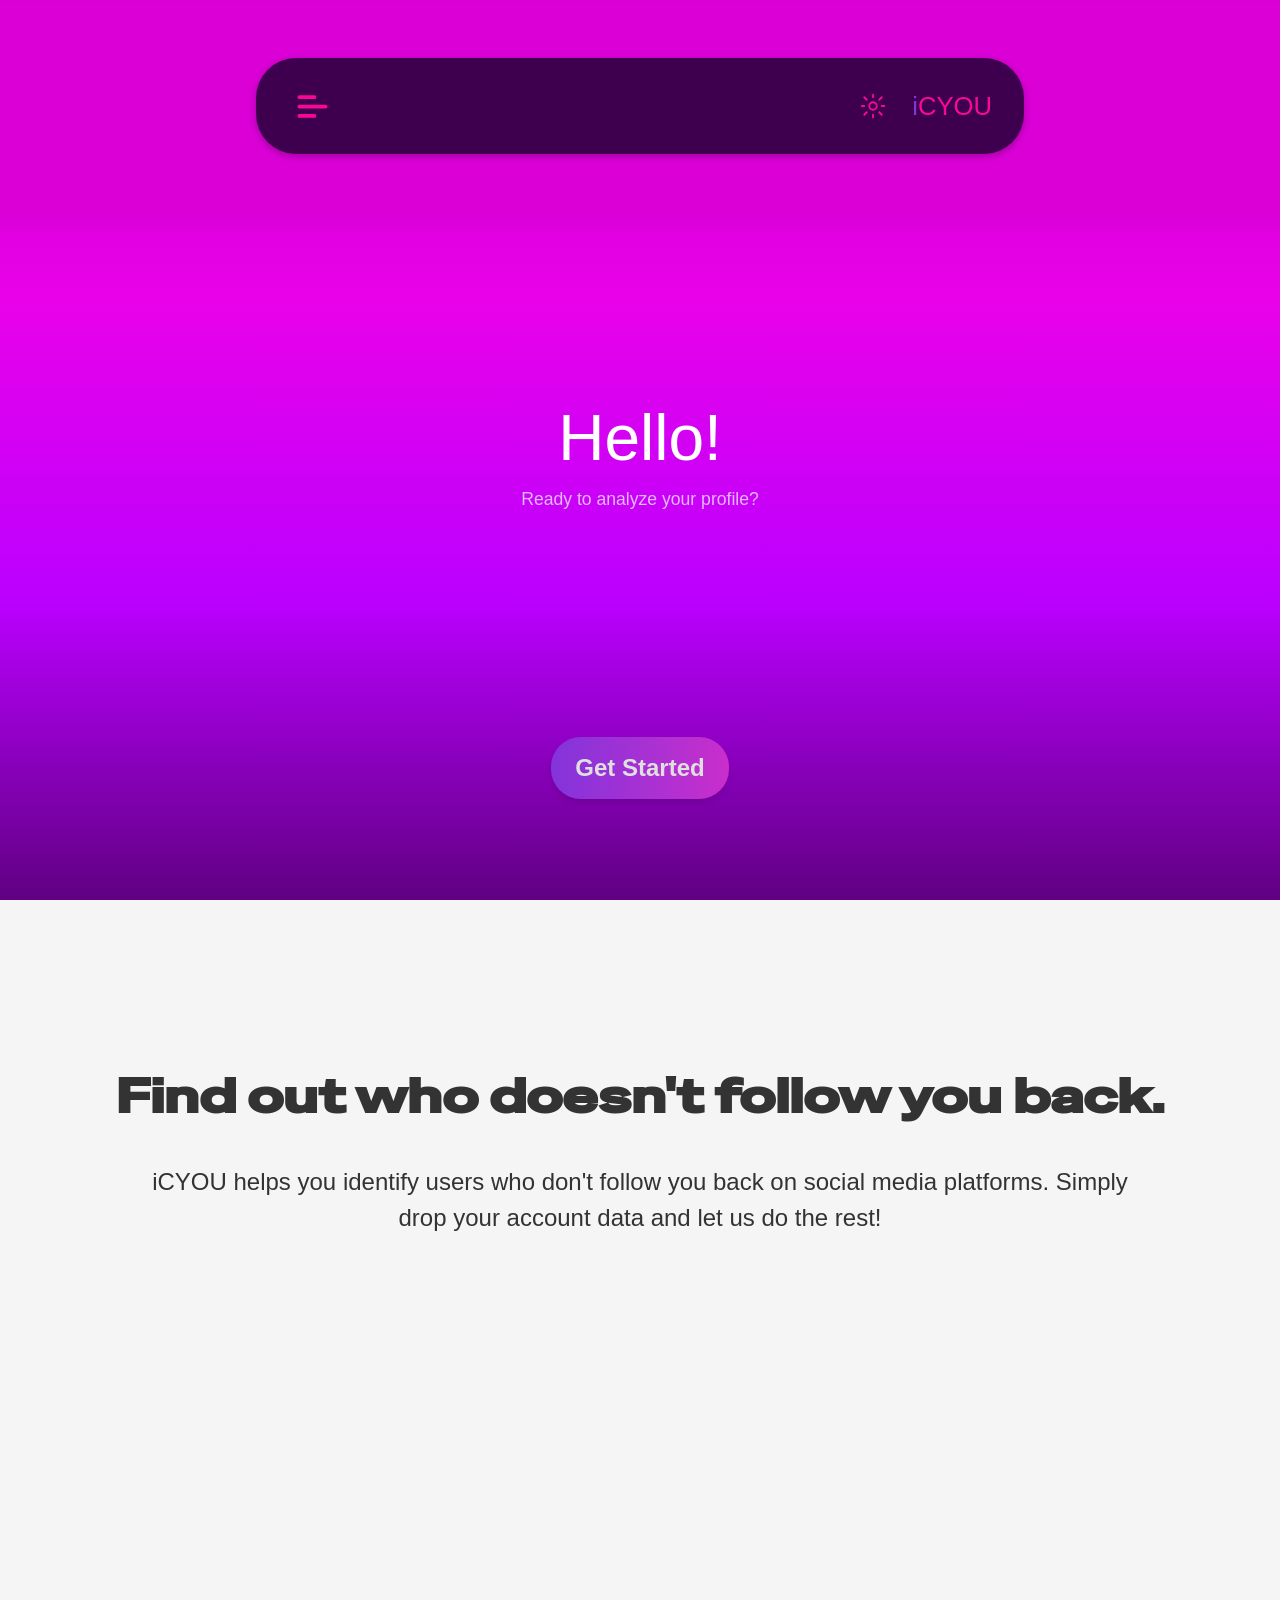
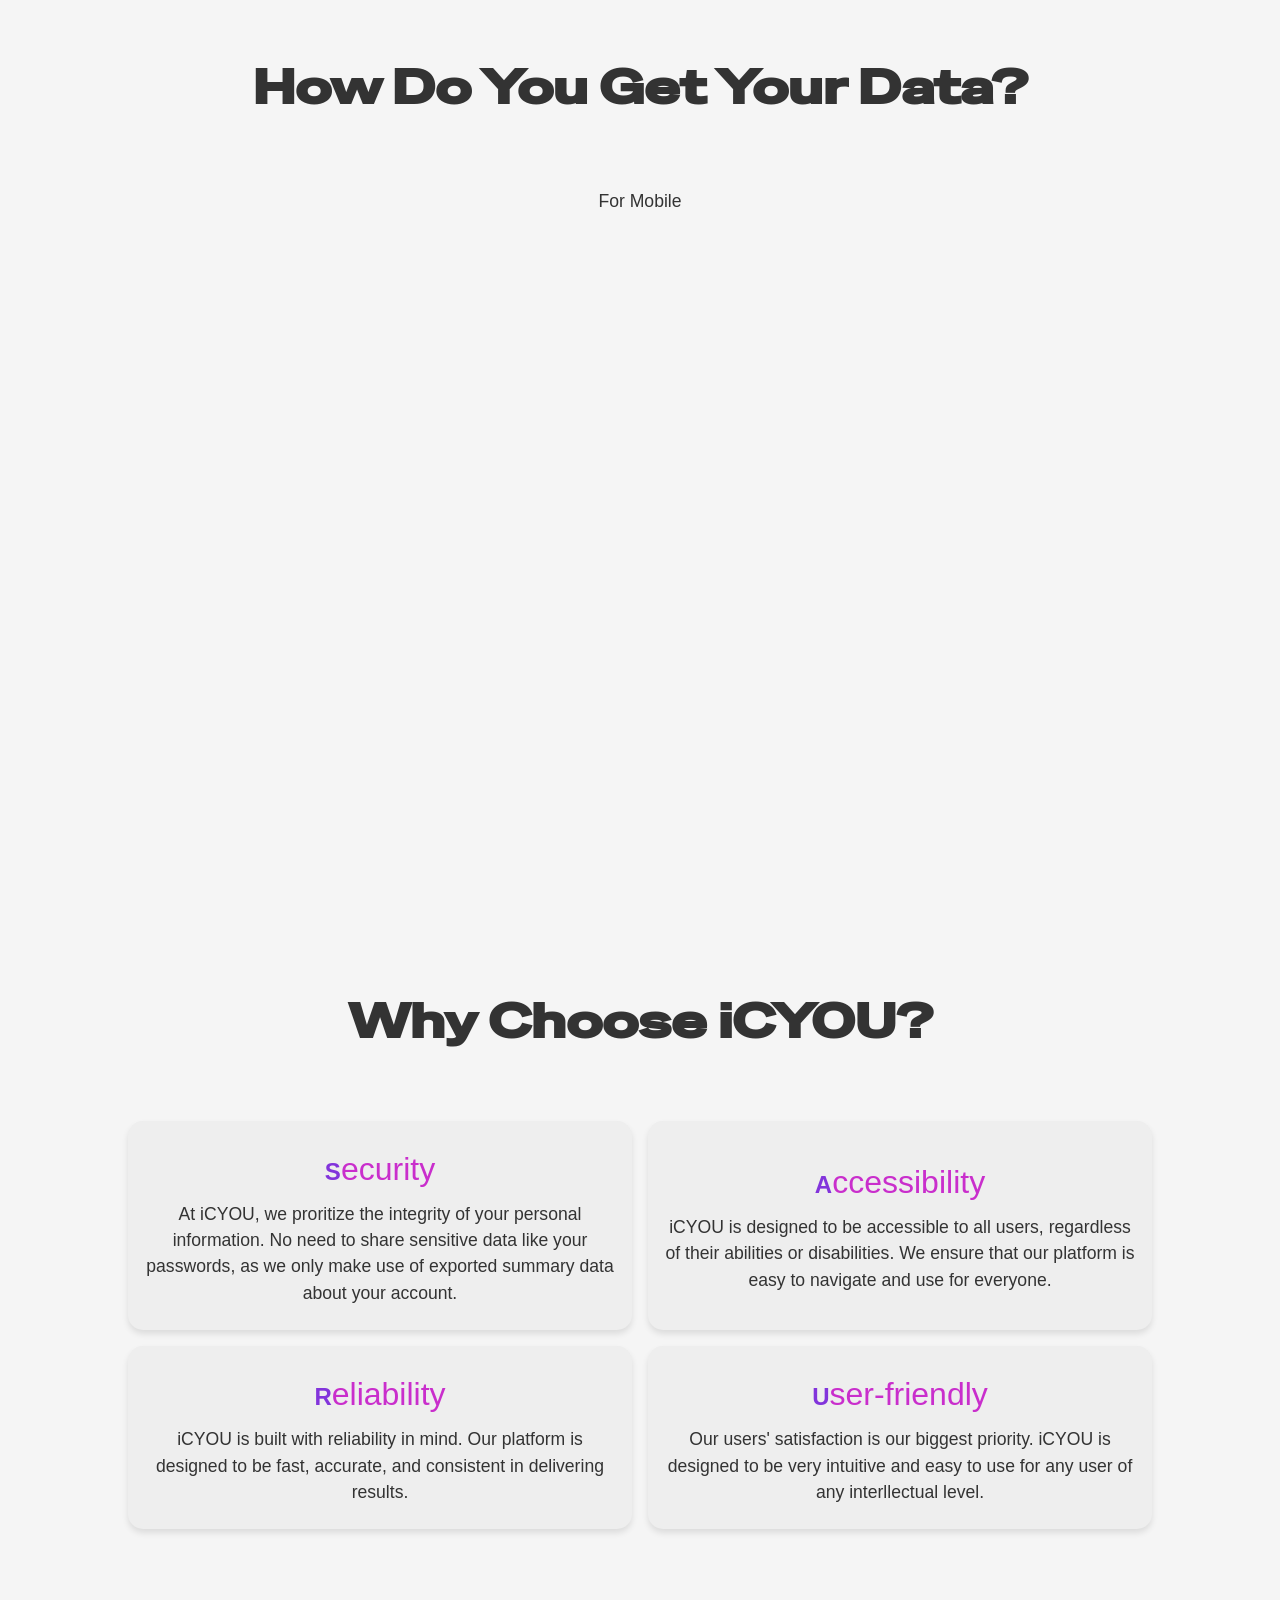
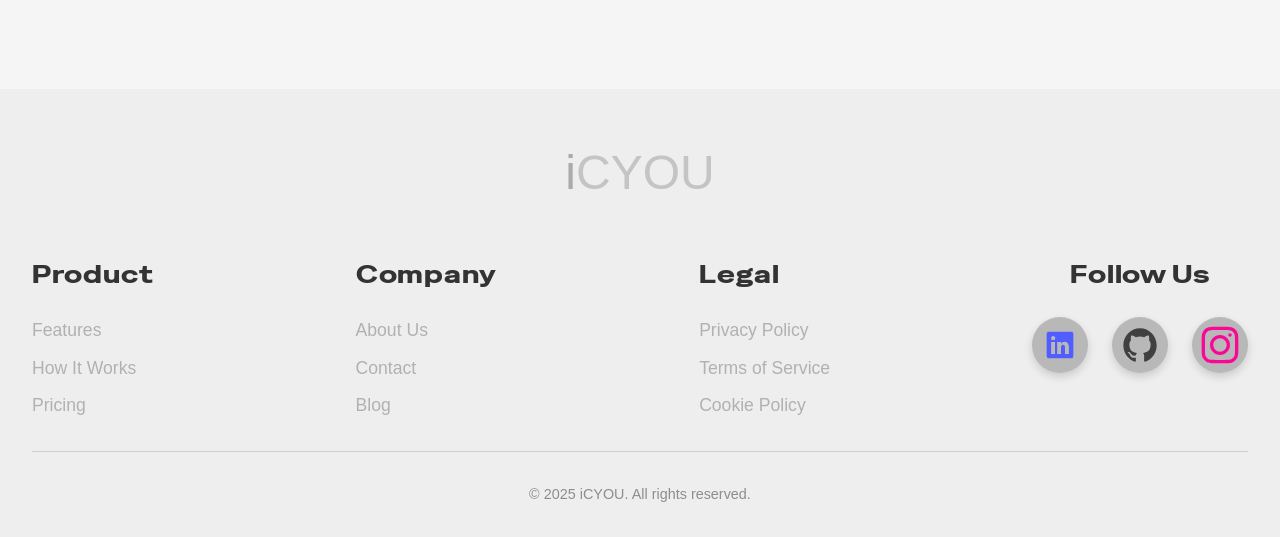
==== commit 42674c5d: "Implemented Dark mode for accessibility" ====
--- a/index.html
+++ b/index.html
@@ -9,15 +9,22 @@
         <script type="module" src="./scripts/main.js" defer></script>
     </head>
 
-    <body>
+    <body class="body">
         <header class="header">
             <div class="header-container">
-                <button class="hamburger-menu js-menu-btn">
-                    <img src="./assets/menu.svg" alt="menu icon" width="40" height="40" class="hamburger-menu-icon">
-                </button>
-                <a href="index.html" class="iCYOU-home-link">
-                    <span class="logo"><span class="logo-i">i</span>CYOU</span>
-                </a>
+                <div class="hamburger-container">
+                    <button class="hamburger-menu js-menu-btn">
+                        <img src="./assets/menu-alt-03-svgrepo-com.svg" alt="menu icon" width="45" height="45" class="hamburger-menu-icon">
+                    </button>
+                </div>
+                <div class="logo-and-theme-switcher-wrapper">
+                    <button class="theme-switcher-btn">
+                        <img src="./assets/sun-svgrepo-com.svg" width="30" height="30">
+                    </button>
+                    <a href="index.html" class="iCYOU-home-link">
+                        <span class="logo"><span class="logo-i">i</span>CYOU</span>
+                    </a>
+                </div>
             </div>
             <div class="menu-out js-menu-out">
                 <div class="navigation-container">
@@ -55,9 +62,13 @@
         <main>
             <section id="hero" class="hero-section">
                 <div class="hero-container">
-                    <h1 class="hero-intro">Hello!</h1>
-                    <p class="hero-subintro">Ready to analyze your profile?</p>
-                    <a class="get-started-btn" href="#about">Get Started</a>
+                    <div class="hero-intro-wrapper">
+                        <h1 class="hero-intro">Hello!</h1>
+                        <p class="hero-subintro">Ready to analyze your profile?</p>
+                    </div>
+                    <div class="get-started-btn-wrapper">
+                        <a class="get-started-btn" href="#about">Get Started</a>
+                    </div>
                 </div>
             </section>
 
@@ -108,7 +119,6 @@
 
             <section id="why-us" class="why-us-section">
                 <div class="why-us-container">
-                    <div class="why-us-header-container">
                         <h1 class="why-us-header">Why Choose iCYOU?</h1>
                         <div class="why-us-points-container">
                             <div class="why-us-points">
@@ -128,7 +138,6 @@
                                 <p class="why-us-point">Our users' satisfaction is our biggest priority. iCYOU is designed to be very intuitive and easy to use for any user of any interllectual level.</p>
                             </div>
                         </div>
-                    </div>
                 </div>
             </section>
         </main>
--- a/styles/style.css
+++ b/styles/style.css
@@ -12,14 +12,25 @@
     --secondary-color: #c92ecc;
     --background-color: #f5f5f5;
     --text-color: #333333;
+    --text-color-secondary: #333333;
     --third-color: #ff6f61;
     --forth-color: #8d8d8d;
+    --btn-gradient: linear-gradient(to right, var(--primary-color), var(--secondary-color));
+
+    /* Dark Mode Color Schemes*/
+    --primary-DM-gradient: linear-gradient(to bottom, #6b006a, #660066fe, #3e0054, #290139);
+    --primary-DM-purple: #290139;
+    --secondary-DM-purple:  #3e0054;
+    --light-DM-purple: #6b006a;
+    --background-color-DM: #111111;
+    --text-color-DM: #e8e8e8;
+    --light-grey: #1b1b1b;
 
     /* Font & Font Settings */
     --font-family: 'Helvetica Neue', Helvetica, Arial, sans-serif;
     --font-size-base: 1rem;
-    --header-size: clamp(2.5rem, 5vw, 3rem);
-    --intro-size: clamp(1.3rem, 2.5vw, 1.5rem);
+    --header-size: clamp(2.3rem, 5vw, 3rem);
+    --intro-size: clamp(1.2rem, 2.5vw, 1.5rem);
     --primary-font-size: clamp(1.1rem, 1vw, 1.3rem);
     --line-height-base: 1.5;
 
@@ -30,7 +41,7 @@
 
 
 
-html, body {
+html, .body {
     background-color: var(--background-color);
     color: var(--text-color);
     font-family: 'Roboto', Arial, Helvetica, sans-serif;
@@ -41,8 +52,13 @@
     scroll-behavior: smooth;
 }
 
+.body-DM{
+    background-color: var(--background-color-DM);
+    color: var(--text-color-DM);
+}
+
 header{
-    transition: 0.8s ease-in;
+    transition: 0.8s ease-in-out;
     position: fixed;
     top: 1rem;
     --primary-color: #da00d6;
@@ -56,8 +72,13 @@
     z-index: 500;
 }
 
+.body-DM header{
+    background-color: var(--light-DM-purple);
+    box-shadow: 0 0 15px 30px var(--light-DM-purple);
+}
+
 .header-container{
-    transition: 0.8s ease-in;
+    transition: 0.8s ease-in-out;
     display: flex;
     justify-content: space-between;
     align-items: center;
@@ -72,16 +93,30 @@
 }
 
 .header-changed{
-    transition:  0.5s ease-in;
+    transition:  0.5s ease-in-out;
     background-color: var(--background-color);
     box-shadow: 0 0 15px 30px var(--background-color);
 }
 
+.body-DM .header-changed{
+    transition:  0.5s ease-in-out;
+    background-color: var(--background-color-DM);
+    box-shadow: 0 0 15px 30px var(--background-color-DM);
+}
+
 .header-container-changed{
-    transition: background-color 0.8s ease-in;
+    transition: background-color 0.8s ease-in-out;
     background: rgb(244, 244, 244);
     animation-name: menuChange;
     animation-duration: 1s;
+}
+
+.body-DM .header-container-changed{
+    transition: background-color 0.8s ease-in-out;
+    background: rgb(244, 244, 244);
+    animation-name: menuChange;
+    animation-duration: 1s;
+    background-color: var(--light-grey);
 }
 
 @keyframes menuChange {
@@ -149,6 +184,53 @@
     color: var(--primary-color);
 }
 
+.logo-and-theme-switcher-wrapper{
+    display: flex;
+    justify-content: end;
+    align-items: center;
+    gap: 1rem;
+    height: 100%;
+    width: 50%;
+}
+
+.theme-switcher-btn{
+    background: transparent;
+    border: none;
+    padding: 0.5rem;
+    border-radius: 10px;
+    display: flex;
+    justify-content: center;
+    align-items: center;
+    animation: toggleIn 1.5s;
+}
+
+@keyframes toggleIn{
+    from{
+        opacity: 0;
+    }
+    to{
+        opacity: 1;
+    }
+}
+
+.theme-switcher-btn:hover{
+    background-color: rgba(167, 167, 167, 0.097);
+    cursor: pointer;
+}
+
+.theme-switcher-icon{
+    animation: switcherIconIn 1s;
+}
+
+@keyframes switcherIconIn{
+    from{
+        opacity: 0;
+    }
+    to{
+        opacity: 1;
+    }
+}
+
 .hamburger-menu{
     width: 2rem;
     height: 2rem;
@@ -170,8 +252,6 @@
 }
 
 .hamburger-menu-icon{
-    width: 3rem;
-    height: 3rem;
     animation-name: hamburgerIconIn;
     animation-duration: 2s;
 }
@@ -206,6 +286,11 @@
     animation-duration: 1s;
 }
 
+.body-DM .menu-container{
+    background: #9e9e9eb4;
+    backdrop-filter: blur(4px);
+}
+
 @keyframes menuIn{
     0%{
         opacity: 0;
@@ -397,18 +482,65 @@
     flex-direction: column;
     justify-content: center;
     align-items: center;
-    gap: 1rem;
+    gap: 6rem;
     text-align: center;
     color: white;
     padding: 0 1rem;
     background-image: linear-gradient(to bottom, #cb03c8, #e900e9fe, #bb00ff, rgb(96, 0, 131));
     width: 100vw;
+    animation: heroContainerIn 1.5s ease-in-out;
+}
+
+@keyframes heroContainerIn{
+    0%{
+        opacity: 1;
+    }
+    50%{
+        opacity: 0.7;
+    }
+    100%{
+        opacity: 1;
+    }
+}
+
+.body-DM .hero-container{
+    animation: heroContainerDM 1.5s ease-in-out;
+    background-image: var(--primary-DM-gradient);
+}
+
+@keyframes heroContainerDM{
+    0%{
+        opacity: 1;
+    }
+    50%{
+        opacity: 0.5;
+    }
+    100%{
+        opacity: 1;
+    }
+}
+
+.hero-intro-wrapper{
+    height: 60%;
+    width: 100%;
+    display: flex;
+    flex-direction: column;
+    align-items: center;
+    justify-content: center;
+}
+
+.get-started-btn-wrapper{
+    width: 100%;
+    display: flex;
+    flex-direction: column;
+    align-items: center;
+    justify-content: end;
 }
 
 .hero-intro{
-    margin-top: 5rem;
+    margin-top: 10rem;
     font-family: 'Edu SA Hand', Arial, Helvetica, sans-serif;
-    font-size: clamp(3.5rem, 20%, 5.5rem);
+    font-size: clamp(3.3rem, 5vw + 1rem, 4rem);
     font-weight: 100;
     animation-name: heroIntroIn;
     animation-duration: 1.5s;
@@ -448,12 +580,10 @@
 
 .get-started-btn{
     text-decoration: none;
-    position: relative;
-    top: 20%;
     padding: 0.8rem 1.5rem;
-    font-size: 1rem;
+    font-size: var(--intro-size);
     font-weight: bold;
-    background-image: linear-gradient(to left, #901467, #ff00ee);
+    background-image: var(--btn-gradient);
     color: #dfdfdf;
     border: none;
     border-radius: 30px;
@@ -517,8 +647,6 @@
     max-width: 80vw;
     font-size: var(--intro-size);
     text-align: center;
-    --forth-color: #666565;
-    color: var(--forth-color);
     font-weight: 300;
     margin: 0 1rem;
 }
@@ -576,8 +704,8 @@
     padding: 0.8rem 0.5rem;
     font-size: var(--intro-size);
     font-weight: bold;
-    background-image: linear-gradient(to right, var(--primary-color), var(--secondary-color));
-    color: white;
+    background-image: var(--btn-gradient);
+    color: var(--text-color-DM);
     border: none;
     border-radius: 15px;
     cursor: pointer;
@@ -621,7 +749,6 @@
 
 .file-name{
     font-size: var(--primary-font-size);
-    color: var(--forth-color);
     font-style: italic;
     border: 2px dashed var(--forth-color);
     padding: 0.7rem 2rem 0.7rem 1.5rem;
@@ -635,7 +762,6 @@
 
 .file-selected{
     --forth-color: #7403bb23;
-    color: #605f60;
     border: 1px solid var(--forth-color);
     background-color: #cc8fff01;
     font-weight: 600;
@@ -701,7 +827,7 @@
     padding: 0.8rem 4rem;
     font-size: var(--intro-size);
     font-weight: bold;
-    background-image: linear-gradient(to right, var(--primary-color), var(--secondary-color));
+    background-image: var(--btn-gradient);
     color: white;
     border: none;
     border-radius: 15px;
@@ -985,8 +1111,6 @@
     font-size: var(--primary-font-size);
     max-width: 600px;
     text-align: center;
-    --forth-color: #666565;
-    color: var(--forth-color);
     font-weight: 300;
     line-height: 1.6;
 }
@@ -1125,8 +1249,6 @@
     font-size: var(--intro-size);
     margin: 1rem 2rem 2rem;
     text-align: center;
-    --forth-color: #666565;
-    color: var(--forth-color);
     font-weight: 300;
     line-height: 1.6;
 }
@@ -1280,10 +1402,14 @@
     gap: 0.5rem;
     padding: 1rem;
     border-radius: 15px;
-    background-color: rgb(238, 238, 238);
+    background-color: #eeeeee;
     box-shadow: 0 4px 6px rgba(0, 0, 0, 0.1);
     margin: 0.5rem 2rem;
-    width: clamp(25em, 40%, 40em);
+    width: clamp(90vw, 40em, 20vw);
+}
+
+.body-DM .why-us-points{
+    background-color: var(--light-grey);
 }
 
 @media(min-width: 760px){
@@ -1321,8 +1447,6 @@
 
 .why-us-point{
     text-align: center;
-    --forth-color: #666565;
-    color: var(--forth-color);
     font-weight: 300;
     font-size: var(--primary-font-size);
 }
@@ -1351,11 +1475,15 @@
 }
 
 /* Footer Styles */
-footer{
+.footer{
     opacity: 0;
     background-color: rgb(238, 238, 238);
     margin-top: 10rem;
     padding: 3rem 2rem 2rem;
+}
+
+.body-DM .footer{
+    background-color: var(--light-grey);
 }
 
 .footer-container{
@@ -1422,21 +1550,21 @@
 }
 
 .footer-links-column a{
-    color: var(--forth-color);
     text-decoration: none;
     font-size: var(--primary-font-size);
     font-weight: 100;
     transition: 0.2s ease;
+    --text-color: #b1b1b1;
+    color: var(--text-color);
 }
 
 .footer-links-column a:hover{
-    color: var(--primary-color);
+    color: var(--third-color);
 }
 
 .footer-column-header{
     font-family: 'Special Gothic Expanded One', Arial, Helvetica, sans-serif;
     font-size: var(--intro-size);
-    color: var(--text-color);
     font-weight: 100;
     letter-spacing: 0.04em;
     margin-bottom: 0.5rem;
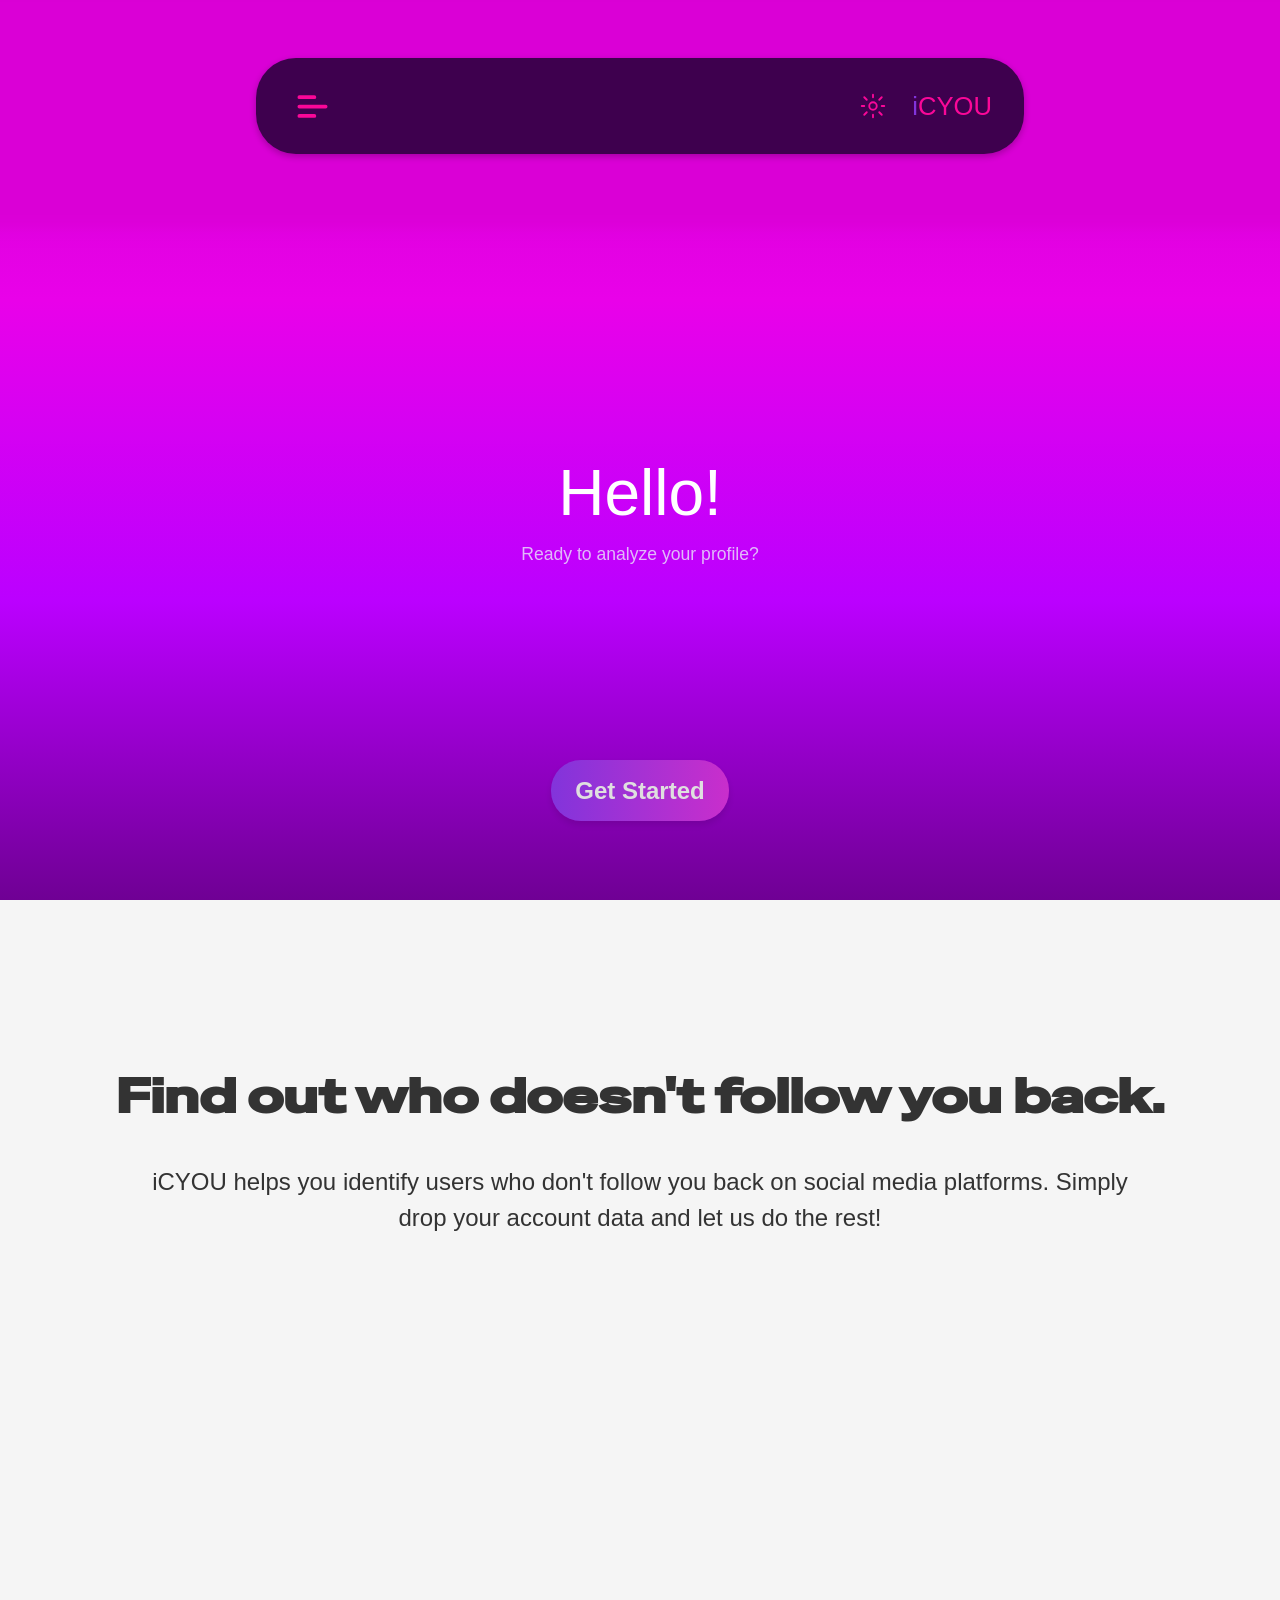
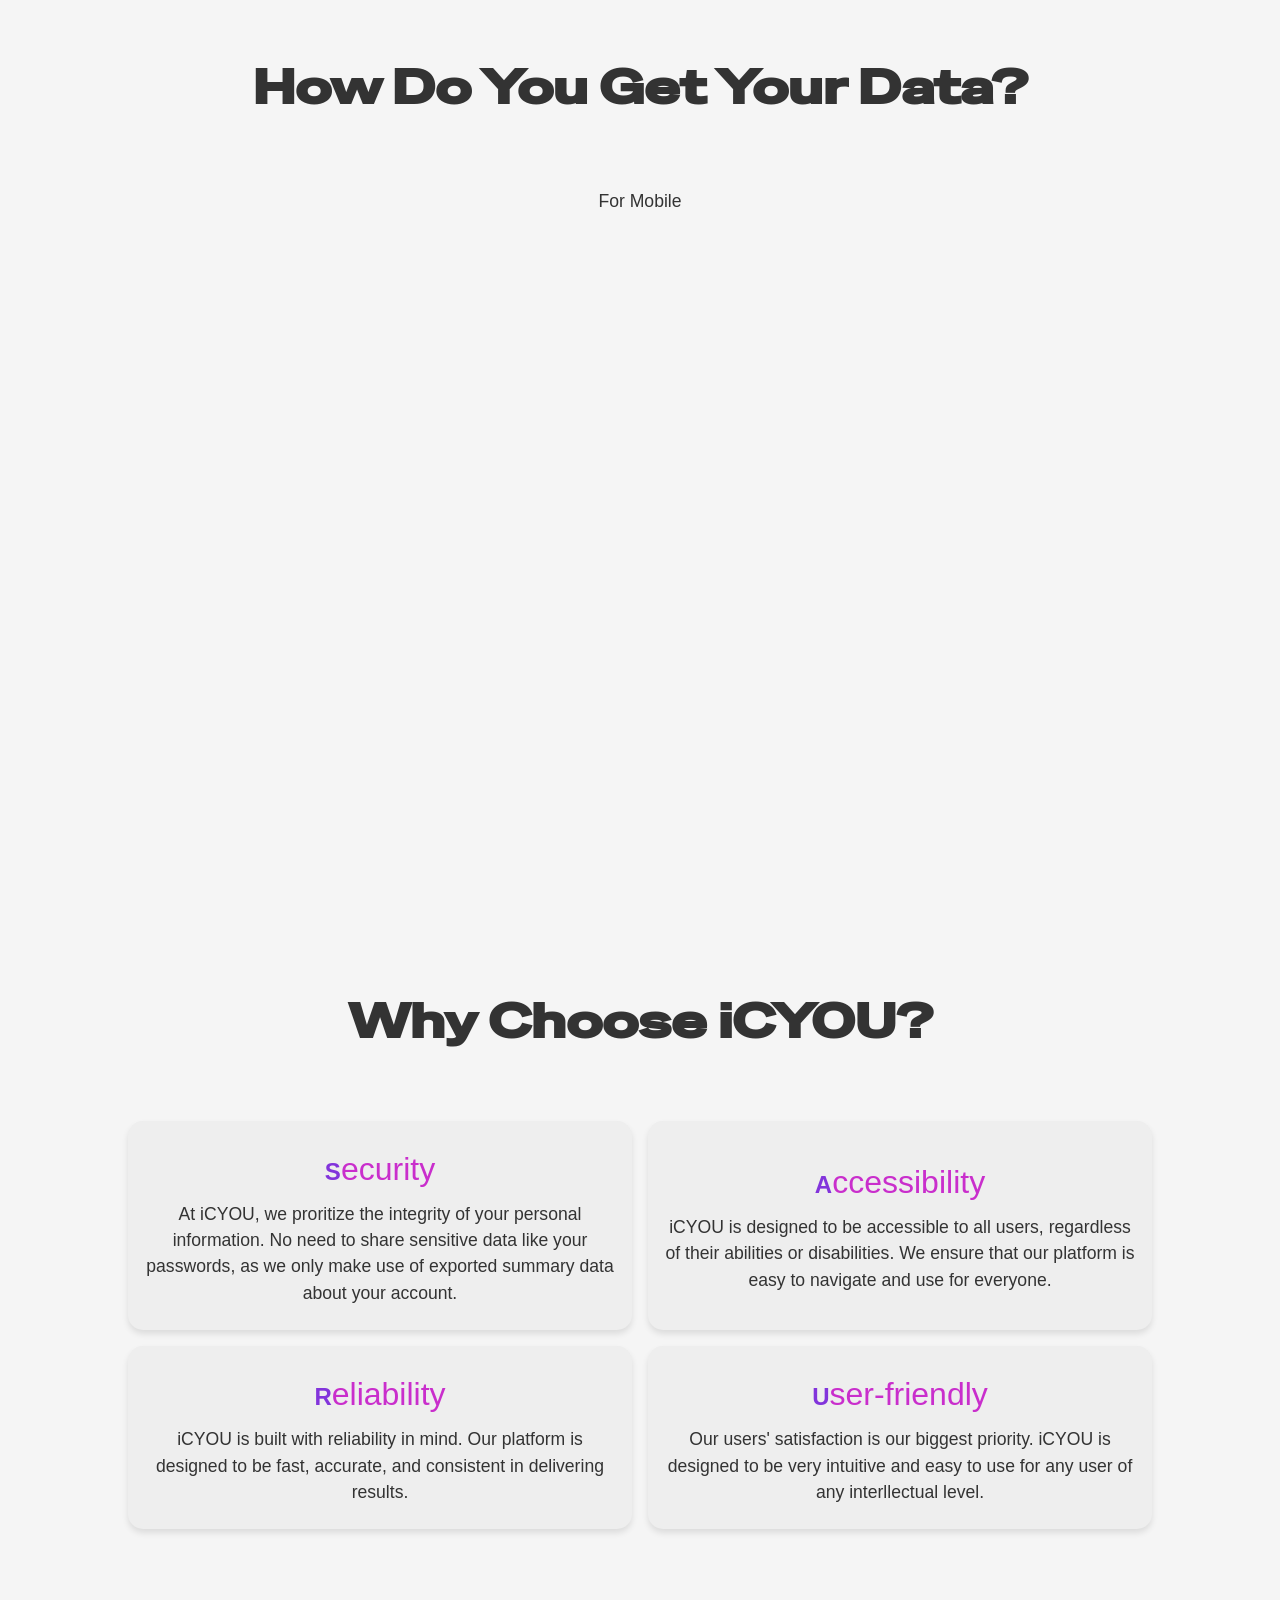
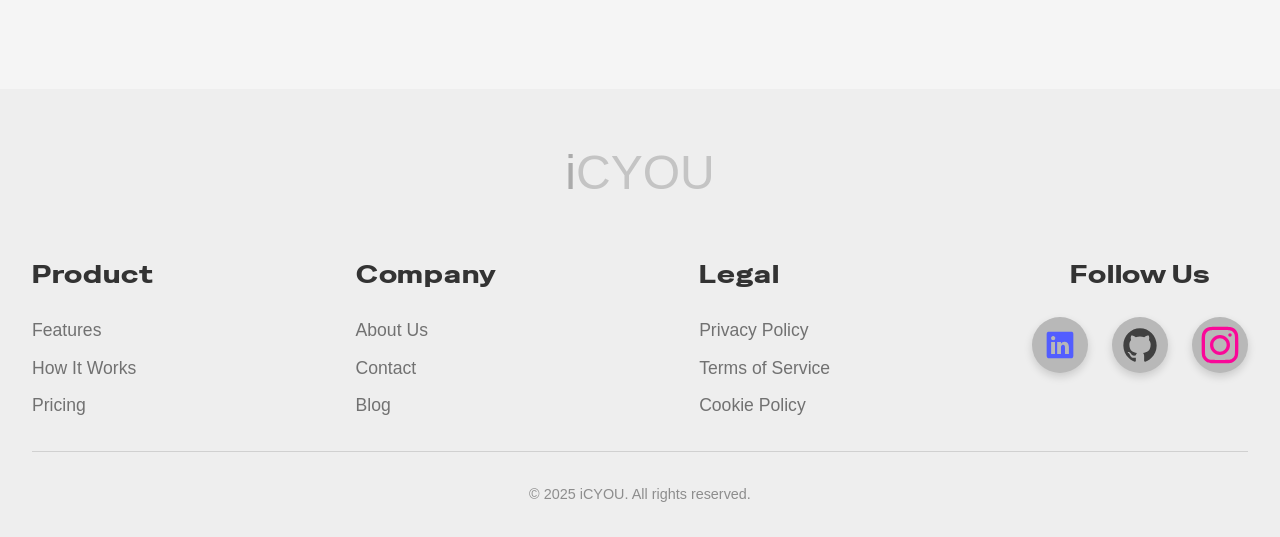
==== commit ab85c790: "Made footer sections without content" ====
--- a/index.html
+++ b/index.html
@@ -1,201 +1,201 @@
-<!DOCTYPE html>
-<html lang="en">
-    <head>
-        <meta charset="UTF-8">
-        <meta name="viewport" content="width=device-width, initial-scale=1.0">
-        <title>iCYOU - follower analyzer</title>
-        <link rel="stylesheet" href="./styles/style.css">
-        <link rel='icon' href="./assets/iCYOU_logo.png">
-        <script type="module" src="./scripts/main.js" defer></script>
-    </head>
-
-    <body class="body">
-        <header class="header">
-            <div class="header-container">
-                <div class="hamburger-container">
-                    <button class="hamburger-menu js-menu-btn">
-                        <img src="./assets/menu-alt-03-svgrepo-com.svg" alt="menu icon" width="45" height="45" class="hamburger-menu-icon">
-                    </button>
-                </div>
-                <div class="logo-and-theme-switcher-wrapper">
-                    <button class="theme-switcher-btn">
-                        <img src="./assets/sun-svgrepo-com.svg" width="30" height="30">
-                    </button>
-                    <a href="index.html" class="iCYOU-home-link">
-                        <span class="logo"><span class="logo-i">i</span>CYOU</span>
-                    </a>
-                </div>
-            </div>
-            <div class="menu-out js-menu-out">
-                <div class="navigation-container">
-                    <nav class="navigation">
-                        <a href="results.html">Results</a>
-                        <a href="page-unavailable.html">About</a>
-                        <a href="page-unavailable.html">FAQ</a>
-                        <a href="page-unavailable.html">Help</a>
-                    </nav>
-                    <div class="options-menu">
-                        <h2 class="BMAC-header">Buy Me A Coffee<span><img src="./assets/buy-me-coffee-icon.svg" width="20" height="20"></span></h2>
-                        <div class="payment-links">
-                            <a href="page-unavailable.html" class="pay-option-link">
-                                <img src="./assets/Flutterwave.svg" alt="Stripe link" class="stripe-svg" width="150" height="150">
-                            </a>
-                        </div> 
-                        <h2 class="professional-profiles-header">Other Links</h2>
-                        <div class="professional-profiles">
-                            <a href="mailto:@101muzi.io@gmail.com" class="professional-profile"><img src="./assets/gmail-icon.svg" alt="Gmail" width="25" height="25"></a>
-                            <a href="https://github.com/MUZI101-DIY" class="professional-profile"><img src="./assets/github-icon.svg" alt="Github" width="25" height="25"></a>
-                            <a href="https://www.linkedin.com/in/sakhumuzi-dube-566405356/" class="professional-profile"><img src="./assets/linkedin-app-icon.svg" alt="LinkedIn" width="25" height="25"></a>
-                        </div>
-                    </div>
-                </div>
-                <div class="menu-footer">
-                    <div class="menu-footer-logo-container">
-                        <p class="footer-logo">
-                            <span class="footer-logo-i">i</span>CYOU
-                        </p>
-                    </div>
-                </div>
-            </div>
-        </header>
-
-        <main>
-            <section id="hero" class="hero-section">
-                <div class="hero-container">
-                    <div class="hero-intro-wrapper">
-                        <h1 class="hero-intro">Hello!</h1>
-                        <p class="hero-subintro">Ready to analyze your profile?</p>
-                    </div>
-                    <div class="get-started-btn-wrapper">
-                        <a class="get-started-btn" href="#about">Get Started</a>
-                    </div>
-                </div>
-            </section>
-
-            <section id="about" class="about-section">
-                <h1 class="about-header">Find out who doesn't follow you back.</h1>
-                <p class="about-intro">iCYOU helps you identify users who don't follow you back on social media platforms. Simply drop your account data and let us do the rest!</p>
-
-                <div class="file-upload-wrapper">
-                    <label for="zipInput" class="upload-btn">Choose File</label>
-                    <input type="file" class="file-upload-input" id="zipInput" accept=".zip" />
-                    <div class="file-name"><span>No File Selected</span>
-                    </div>
-                </div>
-                <div class="analysis-execution-container"></div>
-                <div class="notice">
-                    <p class="upload-notice-text">Note: Only Upload A Zip File [example.zip]</p>
-                </div>
-            </section>
-
-            <section class="instructions-section">
-                <h1 class="instructions-header">How Do You Get Your Data?</h1>
-                <h2 class="mobile-guide">For Mobile</h2>
-                <div class="slider-container">
-                    <div class="steps-container">
-                        <div class="step-header-container">
-                            <h3 class="step-header">Step <span class="step-number">1</span></h3>
-                            <div class="step-change-btn-container">
-                                <button class="prev-btn">
-                                    P
-                                    <img src="./assets/arrow-prev-svgrepo-com.svg" alt="previous icon" width="20" height="20" class="prev-icon">
-                                </button>
-                                <button class="next-btn">
-                                    N
-                                    <img src="./assets/arrow-next-svgrepo-com.svg" alt="next icon" width="20" height="20" class="next-icon">
-                                </button>
-                            </div>
-                        </div>
-                        <p class="step-description">Click on the menu button in the top right corner of your screen.</p>
-                    </div>
-                    <div class="slide-image-container">
-                        <img src="./assets/Mobile_Screenshots(iCYOU)/step_1.jpg" alt="step 1" width="300" height="600" class="step-image">
-                    </div>
-                    <div class="notice">
-                        <p class="instructions-notice-text">Note: These screenshots are for illustrative purposes only, and may not reflect the current UI of your device.</p>
-                    </div>
-                </div>
-            </section>
-
-            <section id="why-us" class="why-us-section">
-                <div class="why-us-container">
-                        <h1 class="why-us-header">Why Choose iCYOU?</h1>
-                        <div class="why-us-points-container">
-                            <div class="why-us-points">
-                                <h2 class="why-us-point-header"><span class="first-letter">S</span>ecurity</h2>
-                                <p class="why-us-point">At iCYOU, we proritize the integrity of your personal information. No need to share sensitive data like your passwords, as we only make use of exported summary data about your account.</p>
-                            </div>
-                            <div class="why-us-points">
-                                <h2 class="why-us-point-header"><span class="first-letter">A</span>ccessibility</h2>
-                                <p class="why-us-point">iCYOU is designed to be accessible to all users, regardless of their abilities or disabilities. We ensure that our platform is easy to navigate and use for everyone.</p>
-                            </div>
-                            <div class="why-us-points">
-                                <h2 class="why-us-point-header"><span class="first-letter">R</span>eliability</h2>
-                                <p class="why-us-point">iCYOU is built with reliability in mind. Our platform is designed to be fast, accurate, and consistent in delivering results.</p>
-                            </div>
-                            <div class="why-us-points">
-                                <h2 class="why-us-point-header"><span class="first-letter">U</span>ser-friendly</h2>
-                                <p class="why-us-point">Our users' satisfaction is our biggest priority. iCYOU is designed to be very intuitive and easy to use for any user of any interllectual level.</p>
-                            </div>
-                        </div>
-                </div>
-            </section>
-        </main>
-
-        <footer class="footer">
-            <div class="footer-container">
-                <div class="footer-logo-section">
-                    <p class="footer-logo"><span class="footer-logo-i">i</span>CYOU</p>
-                </div>
-
-                <div class="footer-content">
-                    <div class="footer-links-column">
-                        <h3 class="footer-column-header">Product</h3>
-                        <ul>
-                            <li><a href="page-unavailable.html">Features</a></li>
-                            <li><a href="page-unavailable.html">How It Works</a></li>
-                            <li><a href="page-unavailable.html">Pricing</a></li>
-                        </ul>
-                    </div>
-
-                    <div class="footer-links-column">
-                        <h3 class="footer-column-header">Company</h3>
-                        <ul>
-                            <li><a href="page-unavailable.html">About Us</a></li>
-                            <li><a href="page-unavailable.html">Contact</a></li>
-                            <li><a href="page-unavailable.html">Blog</a></li>
-                        </ul>
-                    </div>
-
-                    <div class="footer-links-column">
-                        <h3 class="footer-column-header">Legal</h3>
-                        <ul>
-                            <li><a href="page-unavailable.html">Privacy Policy</a></li>
-                            <li><a href="page-unavailable.html">Terms of Service</a></li>
-                            <li><a href="page-unavailable.html">Cookie Policy</a></li>
-                        </ul>
-                    </div>
-
-                    <div class="footer-social-section">
-                        <h3 class="footer-column-header">Follow Us</h3>
-                        <div class="social-links">
-                            <a href="https://www.linkedin.com/in/sakhumuzi-dube-566405356/" class="social-link" aria-label="Social Link 1">
-                                <img src="./assets/linkedin-svgrepo-com.svg" alt="linkedin" width="30" height="30">
-                            </a>
-                            <a href="https://github.com/MUZI101-DIY" class="social-link" aria-label="Social Link 2">
-                                <img src="./assets/github-142-svgrepo-com.svg" alt="github" width="24" height="24">
-                            </a>
-                            <a href="https://www.instagram.com/_u/_muzi101/" class="social-link" aria-label="Social Link 3">
-                                <img src="./assets/instagram-svgrepo-com.svg" alt="Instagram" width="24" height="24">
-                            </a>
-                        </div>
-                    </div>
-                </div>
-
-                <div class="footer-bottom">
-                    <p class="footer-copyright">&copy; 2025 iCYOU. All rights reserved.</p>
-                </div>
-            </div>
-        </footer>
-    </body>
+<!DOCTYPE html>
+<html lang="en">
+    <head>
+        <meta charset="UTF-8">
+        <meta name="viewport" content="width=device-width, initial-scale=1.0">
+        <title>iCYOU - follower analyzer</title>
+        <link rel="stylesheet" href="./styles/style.css">
+        <link rel='icon' href="./assets/iCYOU_logo.png" sizes="32x32">
+        <script type="module" src="./scripts/main.js" defer></script>
+    </head>
+
+    <body class="body">
+        <header class="header">
+            <div class="header-container">
+                <div class="hamburger-container">
+                    <button class="hamburger-menu js-menu-btn">
+                        <img src="./assets/menu-alt-03-svgrepo-com.svg" alt="menu icon" width="45" height="45" class="hamburger-menu-icon">
+                    </button>
+                </div>
+                <div class="logo-and-theme-switcher-wrapper">
+                    <button class="theme-switcher-btn">
+                        <img src="./assets/sun-svgrepo-com.svg" width="30" height="30">
+                    </button>
+                    <a href="index.html" class="iCYOU-home-link">
+                        <span class="logo"><span class="logo-i">i</span>CYOU</span>
+                    </a>
+                </div>
+            </div>
+            <div class="menu-out js-menu-out">
+                <div class="navigation-container">
+                    <nav class="navigation">
+                        <a href="results.html">Results</a>
+                        <a href="page-unavailable.html">About</a>
+                        <a href="page-unavailable.html">FAQ</a>
+                        <a href="page-unavailable.html">Help</a>
+                    </nav>
+                    <div class="options-menu">
+                        <h2 class="BMAC-header">Buy Me A Coffee<span><img src="./assets/buy-me-coffee-icon.svg" width="20" height="20"></span></h2>
+                        <div class="payment-links">
+                            <a href="page-unavailable.html" class="pay-option-link">
+                                <img src="./assets/Flutterwave.svg" alt="Stripe link" class="stripe-svg" width="150" height="150">
+                            </a>
+                        </div> 
+                        <h2 class="professional-profiles-header">Other Links</h2>
+                        <div class="professional-profiles">
+                            <a href="mailto:@101muzi.io@gmail.com" class="professional-profile"><img src="./assets/gmail-icon.svg" alt="Gmail" width="25" height="25"></a>
+                            <a href="https://github.com/MUZI101-DIY" class="professional-profile"><img src="./assets/github-icon.svg" alt="Github" width="25" height="25"></a>
+                            <a href="https://www.linkedin.com/in/sakhumuzi-dube-566405356/" class="professional-profile"><img src="./assets/linkedin-app-icon.svg" alt="LinkedIn" width="25" height="25"></a>
+                        </div>
+                    </div>
+                </div>
+                <div class="menu-footer">
+                    <div class="menu-footer-logo-container">
+                        <p class="footer-logo">
+                            <span class="footer-logo-i">i</span>CYOU
+                        </p>
+                    </div>
+                </div>
+            </div>
+        </header>
+
+        <main>
+            <section id="hero" class="hero-section">
+                <div class="hero-container">
+                    <div class="hero-intro-wrapper">
+                        <h1 class="hero-intro">Hello!</h1>
+                        <p class="hero-subintro">Ready to analyze your profile?</p>
+                    </div>
+                    <div class="get-started-btn-wrapper">
+                        <a class="get-started-btn" href="#about">Get Started</a>
+                    </div>
+                </div>
+            </section>
+
+            <section id="about" class="about-section">
+                <h1 class="about-header">Find out who doesn't follow you back.</h1>
+                <p class="about-intro">iCYOU helps you identify users who don't follow you back on social media platforms. Simply drop your account data and let us do the rest!</p>
+
+                <div class="file-upload-wrapper">
+                    <label for="zipInput" class="upload-btn">Choose File</label>
+                    <input type="file" class="file-upload-input" id="zipInput" accept=".zip" />
+                    <div class="file-name"><span>No File Selected</span>
+                    </div>
+                </div>
+                <div class="analysis-execution-container"></div>
+                <div class="notice">
+                    <p class="upload-notice-text">Note: Only Upload A Zip File [example.zip]</p>
+                </div>
+            </section>
+
+            <section class="instructions-section">
+                <h1 class="instructions-header">How Do You Get Your Data?</h1>
+                <h2 class="mobile-guide">For Mobile</h2>
+                <div class="slider-container">
+                    <div class="steps-container">
+                        <div class="step-header-container">
+                            <h3 class="step-header">Step <span class="step-number">1</span></h3>
+                            <div class="step-change-btn-container">
+                                <button class="prev-btn">
+                                    P
+                                    <img src="./assets/arrow-prev-svgrepo-com.svg" alt="previous icon" width="20" height="20" class="prev-icon">
+                                </button>
+                                <button class="next-btn">
+                                    N
+                                    <img src="./assets/arrow-next-svgrepo-com.svg" alt="next icon" width="20" height="20" class="next-icon">
+                                </button>
+                            </div>
+                        </div>
+                        <p class="step-description">Click on the menu button in the top right corner of your screen.</p>
+                    </div>
+                    <div class="slide-image-container">
+                        <img src="./assets/Mobile_Screenshots(iCYOU)/step_1.jpg" alt="step 1" width="300" height="600" class="step-image">
+                    </div>
+                    <div class="notice">
+                        <p class="instructions-notice-text">Note: These screenshots are for illustrative purposes only, and may not reflect the current UI of your device.</p>
+                    </div>
+                </div>
+            </section>
+
+            <section id="why-us" class="why-us-section">
+                <div class="why-us-container">
+                        <h1 class="why-us-header">Why Choose iCYOU?</h1>
+                        <div class="why-us-points-container">
+                            <div class="why-us-points">
+                                <h2 class="why-us-point-header"><span class="first-letter">S</span>ecurity</h2>
+                                <p class="why-us-point">At iCYOU, we proritize the integrity of your personal information. No need to share sensitive data like your passwords, as we only make use of exported summary data about your account.</p>
+                            </div>
+                            <div class="why-us-points">
+                                <h2 class="why-us-point-header"><span class="first-letter">A</span>ccessibility</h2>
+                                <p class="why-us-point">iCYOU is designed to be accessible to all users, regardless of their abilities or disabilities. We ensure that our platform is easy to navigate and use for everyone.</p>
+                            </div>
+                            <div class="why-us-points">
+                                <h2 class="why-us-point-header"><span class="first-letter">R</span>eliability</h2>
+                                <p class="why-us-point">iCYOU is built with reliability in mind. Our platform is designed to be fast, accurate, and consistent in delivering results.</p>
+                            </div>
+                            <div class="why-us-points">
+                                <h2 class="why-us-point-header"><span class="first-letter">U</span>ser-friendly</h2>
+                                <p class="why-us-point">Our users' satisfaction is our biggest priority. iCYOU is designed to be very intuitive and easy to use for any user of any interllectual level.</p>
+                            </div>
+                        </div>
+                </div>
+            </section>
+        </main>
+
+        <footer class="footer">
+            <div class="footer-container">
+                <div class="footer-logo-section">
+                    <p class="footer-logo"><span class="footer-logo-i">i</span>CYOU</p>
+                </div>
+
+                <div class="footer-content">
+                    <div class="footer-links-column">
+                        <h3 class="footer-column-header">Product</h3>
+                        <ul>
+                            <li><a href="page-unavailable.html">Features</a></li>
+                            <li><a href="page-unavailable.html">How It Works</a></li>
+                            <li><a href="page-unavailable.html">Pricing</a></li>
+                        </ul>
+                    </div>
+
+                    <div class="footer-links-column">
+                        <h3 class="footer-column-header">Company</h3>
+                        <ul>
+                            <li><a href="page-unavailable.html">About Us</a></li>
+                            <li><a href="page-unavailable.html">Contact</a></li>
+                            <li><a href="page-unavailable.html">Blog</a></li>
+                        </ul>
+                    </div>
+
+                    <div class="footer-links-column">
+                        <h3 class="footer-column-header">Legal</h3>
+                        <ul>
+                            <li><a href="page-unavailable.html">Privacy Policy</a></li>
+                            <li><a href="page-unavailable.html">Terms of Service</a></li>
+                            <li><a href="page-unavailable.html">Cookie Policy</a></li>
+                        </ul>
+                    </div>
+
+                    <div class="footer-social-section">
+                        <h3 class="footer-column-header">Follow Us</h3>
+                        <div class="social-links">
+                            <a href="https://www.linkedin.com/in/sakhumuzi-dube-566405356/" class="social-link" aria-label="Social Link 1">
+                                <img src="./assets/linkedin-svgrepo-com.svg" alt="linkedin" width="30" height="30">
+                            </a>
+                            <a href="https://github.com/MUZI101-DIY" class="social-link" aria-label="Social Link 2">
+                                <img src="./assets/github-142-svgrepo-com.svg" alt="github" width="24" height="24">
+                            </a>
+                            <a href="https://www.instagram.com/_u/_muzi101/" class="social-link" aria-label="Social Link 3">
+                                <img src="./assets/instagram-svgrepo-com.svg" alt="Instagram" width="24" height="24">
+                            </a>
+                        </div>
+                    </div>
+                </div>
+
+                <div class="footer-bottom">
+                    <p class="footer-copyright">&copy; 2025 iCYOU. All rights reserved.</p>
+                </div>
+            </div>
+        </footer>
+    </body>
 </html>
--- a/styles/style.css
+++ b/styles/style.css
@@ -1,1919 +1,1682 @@
-@import url('https://fonts.googleapis.com/css2?family=Edu+SA+Hand:wght@400..700&family=Roboto:ital,wght@0,100..900;1,100..900&family=Special+Gothic+Expanded+One&display=swap');
-
-*{
-    padding: 0;
-    margin: 0;
-    box-sizing: border-box;
-}
-
-:root{
-    /* Themes/Color Schemes */
-    --primary-color: #8234db;
-    --secondary-color: #c92ecc;
-    --background-color: #f5f5f5;
-    --text-color: #333333;
-    --text-color-secondary: #333333;
-    --third-color: #ff6f61;
-    --forth-color: #8d8d8d;
-    --btn-gradient: linear-gradient(to right, var(--primary-color), var(--secondary-color));
-
-    /* Dark Mode Color Schemes*/
-    --primary-DM-gradient: linear-gradient(to bottom, #6b006a, #660066fe, #3e0054, #290139);
-    --primary-DM-purple: #290139;
-    --secondary-DM-purple:  #3e0054;
-    --light-DM-purple: #6b006a;
-    --background-color-DM: #111111;
-    --text-color-DM: #e8e8e8;
-    --light-grey: #1b1b1b;
-
-    /* Font & Font Settings */
-    --font-family: 'Helvetica Neue', Helvetica, Arial, sans-serif;
-    --font-size-base: 1rem;
-    --header-size: clamp(2.3rem, 5vw, 3rem);
-    --intro-size: clamp(1.2rem, 2.5vw, 1.5rem);
-    --primary-font-size: clamp(1.1rem, 1vw, 1.3rem);
-    --line-height-base: 1.5;
-
-    /* Stuctural Settings */
-    --spacing-unit: 8px;
-    --section-spacing: 10rem 0;
-}
-
-
-
-html, .body {
-    background-color: var(--background-color);
-    color: var(--text-color);
-    font-family: 'Roboto', Arial, Helvetica, sans-serif;
-    font-family: var(--font-family);
-    font-size: var(--font-size-base);
-    line-height: var(--line-height-base);
-    overflow-x: hidden;
-    scroll-behavior: smooth;
-}
-
-.body-DM{
-    background-color: var(--background-color-DM);
-    color: var(--text-color-DM);
-}
-
-header{
-    transition: 0.8s ease-in-out;
-    position: fixed;
-    top: 1rem;
-    --primary-color: #da00d6;
-    background-color: var(--primary-color);
-    box-shadow: 0 0 15px 30px var(--primary-color);
-    height: 20vh;
-    width: 100%; 
-    display: flex;
-    justify-content: center;
-    align-items: center;
-    z-index: 500;
-}
-
-.body-DM header{
-    background-color: var(--light-DM-purple);
-    box-shadow: 0 0 15px 30px var(--light-DM-purple);
-}
-
-.header-container{
-    transition: 0.8s ease-in-out;
-    display: flex;
-    justify-content: space-between;
-    align-items: center;
-    padding: 0.9rem 2rem;
-    border-radius: 40px;
-    width: 85%;
-    height: 6rem;
-    --secondary-color:rgb(62, 0, 78);
-    background: var(--secondary-color);
-    box-shadow: 0 2.5px 6px 0.5px rgba(0, 0, 0, 0.228);
-    z-index: 900;
-}
-
-.header-changed{
-    transition:  0.5s ease-in-out;
-    background-color: var(--background-color);
-    box-shadow: 0 0 15px 30px var(--background-color);
-}
-
-.body-DM .header-changed{
-    transition:  0.5s ease-in-out;
-    background-color: var(--background-color-DM);
-    box-shadow: 0 0 15px 30px var(--background-color-DM);
-}
-
-.header-container-changed{
-    transition: background-color 0.8s ease-in-out;
-    background: rgb(244, 244, 244);
-    animation-name: menuChange;
-    animation-duration: 1s;
-}
-
-.body-DM .header-container-changed{
-    transition: background-color 0.8s ease-in-out;
-    background: rgb(244, 244, 244);
-    animation-name: menuChange;
-    animation-duration: 1s;
-    background-color: var(--light-grey);
-}
-
-@keyframes menuChange {
-    0% {
-        transform: translateX(-10px);
-    }
-    20% {
-        transform: translateX(40px);
-    }
-    30% {
-        transform: translateX(-40px);
-    }
-    40% {
-        transform: translateX(30px);
-    }
-    50% {
-        transform: translateX(-30px);
-    }
-    60% {
-        transform: translateX(20px);
-    }
-    70% {
-            transform: translateX(-20px);
-        }
-    80% {
-        transform: translateX(10px);
-    }
-    90% {
-            transform: translateX(-10px);
-        }
-    100% {
-        transform: translateX(0px);
-    }
-}
-
-.logo{
-    --third-color: #fa0798;
-    font-family: 'Edu SA Hand', sans-serif;
-    font-weight: 100;
-    font-size: 1.6rem;
-    color: var(--third-color);
-    animation-name: logoIn;
-    animation-duration: 2s;
-}
-
-@keyframes logoIn {
-    0% {
-        opacity: 0;
-    }
-    100% {
-        opacity: 1;
-    }
-}
-
-.iCYOU-home-link{
-    text-decoration: none;
-}
-
-.iCYOU-home-link:hover{
-    cursor: pointer;
-}
-
-.logo-i{
-    --primary-color: #8234db;
-    color: var(--primary-color);
-}
-
-.logo-and-theme-switcher-wrapper{
-    display: flex;
-    justify-content: end;
-    align-items: center;
-    gap: 1rem;
-    height: 100%;
-    width: 50%;
-}
-
-.theme-switcher-btn{
-    background: transparent;
-    border: none;
-    padding: 0.5rem;
-    border-radius: 10px;
-    display: flex;
-    justify-content: center;
-    align-items: center;
-    animation: toggleIn 1.5s;
-}
-
-@keyframes toggleIn{
-    from{
-        opacity: 0;
-    }
-    to{
-        opacity: 1;
-    }
-}
-
-.theme-switcher-btn:hover{
-    background-color: rgba(167, 167, 167, 0.097);
-    cursor: pointer;
-}
-
-.theme-switcher-icon{
-    animation: switcherIconIn 1s;
-}
-
-@keyframes switcherIconIn{
-    from{
-        opacity: 0;
-    }
-    to{
-        opacity: 1;
-    }
-}
-
-.hamburger-menu{
-    width: 2rem;
-    height: 2rem;
-    padding: 1.5rem;
-    border-radius: 10px;
-    border: none;
-    display: flex;
-    justify-content: center;
-    align-items: center;
-    background: transparent;
-    transition: background-color 0.2s ease-in;
-    animation-name: hamurgerMenuIn;
-    animation-duration: 1s;
-}
-
-.hamburger-menu:hover{
-    background-color: rgba(167, 167, 167, 0.097);
-    cursor: pointer;
-}
-
-.hamburger-menu-icon{
-    animation-name: hamburgerIconIn;
-    animation-duration: 2s;
-}
-
-@keyframes hamburgerIconIn{
-    from{
-        opacity: 0;
-    }
-    to{
-        opacity: 1;
-    }
-}
-
-.menu-out{
-    display: none;
-}
-
-.menu-container{
-    display: flex;
-    flex-direction: column;
-    justify-content: start;
-    align-items: center;
-    position: absolute;
-    top: 22vh;
-    background: #ffffff8f;
-    backdrop-filter: blur(4px);
-    box-shadow: 0 2.5px 6px 0.5px rgba(0, 0, 0, 0.228);
-    width: 90%;
-    border-radius: 30px;
-    height: 25rem;
-    animation-name: menuIn;
-    animation-duration: 1s;
-}
-
-.body-DM .menu-container{
-    background: #9e9e9eb4;
-    backdrop-filter: blur(4px);
-}
-
-@keyframes menuIn{
-    0%{
-        opacity: 0;
-        transform: translateX(-500px);
-    }
-    20%{
-        transform: translateX(60px);
-        opacity: 1;
-    }
-    30%{
-        transform: translateX(-30px);
-    }
-    40%{
-        transform: translateX(30px);
-    }
-    50%{
-        transform: translateX(-20px);
-    }
-    60%{
-        transform: translateX(10px);
-    }
-    100%{
-        transform: translateX(0);
-    }
-}
-
-.navigation-container{
-    display: flex;
-    justify-content: space-between;
-    align-items: center;
-    width: 100%;
-    height: 75%;
-    border-radius: 30px;
-}
-
-.navigation{
-    display: flex;
-    flex-direction: column;
-    justify-content: center;
-    align-items: start;
-    border-radius: 30px 0 0 0;
-    height: 100%;
-    width: 40%;
-    border: 1px solid rgba(0, 0, 0, 0.05);
-}
-
-.navigation a{
-    font-family: 'Roboto', Arial, Helvetica, sans-serif;
-    font-weight: 600;
-    text-decoration: none;
-    width: 100%;
-    display: flex;
-    justify-content: center;
-    align-items: center;
-    gap: 0.5rem;
-    padding: 0.8rem 0;
-    font-size: 1.2rem;
-    transition: 0.2s ease-in;
-    color: rgba(0, 0, 0, 0.744);
-}
-
-.navigation a:hover{
-    color: rgb(255, 255, 255);
-    cursor: pointer;
-    background-color: rgb(114, 0, 146);
-}
-
-.options-menu{
-    display: flex;
-    flex-direction: column;
-    align-items: center;
-    justify-content: start;
-    border: 1px solid rgba(0, 0, 0, 0.05);
-    border-radius: 0 30px 0 0;
-    height: 100%;
-    width: 60%;
-}
-
-.BMAC-header{
-    font-size: 1.2rem;
-    font-weight: 100;
-    font-style: italic;
-    font-family: 'Edu SA Hand', Arial, Helvetica, sans-serif;
-    margin: 2rem 0 1rem;
-    --primary-color: #5300b2;
-    color: var(--primary-color);
-}
-
-.payment-links{
-    margin: 0.5rem 0;
-    display: flex;
-    justify-content: center;
-    align-items: center;
-    border: 1px solid rgba(0, 0, 0, 0.097);
-    border-radius: 10px;
-    width: 80%;
-    height: 4rem;
-}
-
-.pay-option-link{
-    display: flex;
-    align-items: center;
-    justify-content: center;
-    text-decoration: none;
-    color:#333333;
-    background-color: rgb(212, 55, 255);
-    box-shadow: 0 2.5px 5px 0.5px rgba(0, 0, 0, 0.228);
-    border: 0.1px solid rgba(0, 0, 0, 0.017);
-    height: 100%;
-    width: 100%;
-    transition: background-color 0.2s ease-in;
-    border-radius: 10px;
-}
-
-.pay-option-link:hover{
-    background-color: rgb(178, 4, 232);
-}
-
-.professional-profiles-header{
-    margin-top: 1rem;
-    font-size: 0.8rem;
-    font-weight: 600;
-    font-family: 'Roboto', Arial, Helvetica, sans-serif;
-    --primary-color: #5300b277;
-    color: var(--primary-color);
-}
-
-.professional-profiles{
-    margin: 0.5rem 0;
-    display: flex;
-    justify-content: center;
-    align-items: center;
-    border: 1px solid rgba(0, 0, 0, 0.097);
-    border-radius: 10px;
-    width: 80%;
-    height: 3rem;
-}
-
-.professional-profile{
-    display: flex;
-    align-items: center;
-    justify-content: center;
-    text-decoration: none;
-    color:#333333;
-    border: 0.1px solid rgba(0, 0, 0, 0.017);
-    height: 100%;
-    width: 35%;
-    transition: background-color 0.2s ease-in;
-}
-
-.professional-profile:nth-child(1){
-    border-radius: 10px 0 0 10px;
-}
-
-.professional-profile:last-child{
-    border-radius: 0 10px 10px 0;
-}
-
-.professional-profile:hover{
-    background-color: rgb(114, 0, 146);
-}
-
-.menu-footer{
-    display: flex;
-    justify-content: center;
-    align-items: center;
-    width: 100%;
-    height: 40%;
-}
-
-.menu-footer-logo-container{
-    width: 100%;
-    height: 100%;
-    display: flex;
-    justify-content: center;
-    align-items: center;
-}
-
-.hero-section{
-    display: flex;
-    flex-direction: column;
-    justify-content: center;
-    align-items: center;
-}
-
-.hero-container{
-    height: 100vh;
-    display: flex;
-    flex-direction: column;
-    justify-content: center;
-    align-items: center;
-    gap: 6rem;
-    text-align: center;
-    color: white;
-    padding: 0 1rem;
-    background-image: linear-gradient(to bottom, #cb03c8, #e900e9fe, #bb00ff, rgb(96, 0, 131));
-    width: 100vw;
-    animation: heroContainerIn 1.5s ease-in-out;
-}
-
-@keyframes heroContainerIn{
-    0%{
-        opacity: 1;
-    }
-    50%{
-        opacity: 0.7;
-    }
-    100%{
-        opacity: 1;
-    }
-}
-
-.body-DM .hero-container{
-    animation: heroContainerDM 1.5s ease-in-out;
-    background-image: var(--primary-DM-gradient);
-}
-
-@keyframes heroContainerDM{
-    0%{
-        opacity: 1;
-    }
-    50%{
-        opacity: 0.5;
-    }
-    100%{
-        opacity: 1;
-    }
-}
-
-.hero-intro-wrapper{
-    height: 60%;
-    width: 100%;
-    display: flex;
-    flex-direction: column;
-    align-items: center;
-    justify-content: center;
-}
-
-.get-started-btn-wrapper{
-    width: 100%;
-    display: flex;
-    flex-direction: column;
-    align-items: center;
-    justify-content: end;
-}
-
-.hero-intro{
-    margin-top: 10rem;
-    font-family: 'Edu SA Hand', Arial, Helvetica, sans-serif;
-    font-size: clamp(3.3rem, 5vw + 1rem, 4rem);
-    font-weight: 100;
-    animation-name: heroIntroIn;
-    animation-duration: 1.5s;
-}
-
-@keyframes heroIntroIn {
-    0% {
-        transform: translateY(-30px);
-        opacity: 0;
-    }
-    100% {
-        transform: translateY(0);
-        opacity: 1;
-    }
-}
-
-.hero-subintro{
-    font-family: 'Edu SA Hand', Arial, Helvetica, sans-serif;
-    font-size: 1.1rem;
-    font-weight: 300;
-    --text-color: #e1b9fa;
-    color: var(--text-color);
-    animation-name: heroSubIntroIn;
-    animation-duration: 2s;
-}
-
-@keyframes heroSubIntroIn {
-    from {
-        transform: translateY(-30px);
-        opacity: 0;
-    }
-    to {
-        transform: translateY(0);
-        opacity: 1;
-    }
-}
-
-.get-started-btn{
-    text-decoration: none;
-    padding: 0.8rem 1.5rem;
-    font-size: var(--intro-size);
-    font-weight: bold;
-    background-image: var(--btn-gradient);
-    color: #dfdfdf;
-    border: none;
-    border-radius: 30px;
-    cursor: pointer;
-    box-shadow: 0 4px 6px rgba(0, 0, 0, 0.1);
-    transition: 0.3s ease;
-    animation-name: getStartedBtnIn;
-    animation-duration: 3s;
-}
-
-@keyframes getStartedBtnIn {
-    0% {
-        opacity: 0;
-    }
-    100% {
-        opacity: 1;
-    }
-}
-
-.get-started-btn:hover{
-    box-shadow: 0 0 6px 2px var(--secondary-color);
-}
-
-.about-section{
-    margin: var(--section-spacing);
-    display: flex;
-    flex-direction: column;
-    justify-content: center;
-    align-items: center;
-    gap: 2rem;
-    width: 100%;
-}
-
-.about-header{
-    opacity: 0;
-    font-family:'Special Gothic Expanded One', Arial, Helvetica, sans-serif;
-    font-size: var(--header-size);
-    text-align: center;
-    margin: 0 2rem;
-}
-
-.about-header-inview{
-    opacity: 1;
-    animation-name: aboutHeaderIn;
-    animation-duration: 1s;
-}
-
-@keyframes aboutHeaderIn {
-    0% {
-        transform: translateY(30px);
-        opacity: 0;
-    }
-    100% {
-        transform: translateY(0);
-        opacity: 1;
-    }
-}
-
-.about-intro{
-    opacity: 0;
-    max-width: 80vw;
-    font-size: var(--intro-size);
-    text-align: center;
-    font-weight: 300;
-    margin: 0 1rem;
-}
-
-.about-intro-inview{
-    opacity: 1;
-    animation-name: aboutIntroIn;
-    animation-duration: 1s;
-}
-
-@keyframes aboutIntroIn {
-    0% {
-        transform: translateY(30px);
-        opacity: 0;
-    }
-    100% {
-        transform: translateY(0);
-        opacity: 1;
-    }
-}
-
-.file-upload-wrapper{
-    opacity: 0;
-    display: flex;
-    flex-direction: row;
-    align-items: center;
-    justify-content: center;
-    gap: 0.3rem;
-    margin-top: 3rem;
-    width: 100%;
-}
-
-.file-upload-wrapper-inview{
-    opacity: 1;
-    animation-name: fileUploadWrapperIn;
-    animation-duration: 1s;
-}
-
-@keyframes fileUploadWrapperIn {
-    0% {
-        transform: translateY(30px);
-        opacity: 0;
-    }
-    100% {
-        transform: translateY(0);
-        opacity: 1;
-    }
-}
-
-.file-upload-input{
-    display: none;
-}
-
-.upload-btn{
-    padding: 0.8rem 0.5rem;
-    font-size: var(--intro-size);
-    font-weight: bold;
-    background-image: var(--btn-gradient);
-    color: var(--text-color-DM);
-    border: none;
-    border-radius: 15px;
-    cursor: pointer;
-    box-shadow: 0 4px 6px rgba(0, 0, 0, 0.1);
-    transition: 0.3s ease;
-}
-
-.upload-btn-inview{
-    animation-name: uploadBtnIn;
-    animation-duration: 1s;
-}
-
-@keyframes uploadBtnIn {
-    0% {
-        
-        transform: scale(1.05);
-    }
-    15% {
-        transform: rotateZ(5deg) scale(1.05);
-    }
-    30% {
-        transform: rotateZ(-5deg) scale(1.05);
-    }
-    45% {
-        transform: rotateZ(5deg) scale(1.05);
-        }
-    60% {
-        transform: rotateZ(-5deg) scale(1.05);
-    }
-    75% {
-        transform: rotateZ(0deg) scale(1.05);
-    }
-    100% {
-        transform: scale(1);
-    }
-}
-
-.upload-btn:hover{
-    box-shadow: 0 0 6px 2px var(--secondary-color);
-}
-
-.file-name{
-    font-size: var(--primary-font-size);
-    font-style: italic;
-    border: 2px dashed var(--forth-color);
-    padding: 0.7rem 2rem 0.7rem 1.5rem;
-    border-radius: 10px;
-    width: clamp(5rem, 55vw, 30rem);
-    text-align: center;
-    overflow-x: scroll;
-    overflow-y: hidden;
-    text-wrap: nowrap;
-}
-
-.file-selected{
-    --forth-color: #7403bb23;
-    border: 1px solid var(--forth-color);
-    background-color: #cc8fff01;
-    font-weight: 600;
-    font-style: normal;
-}
-
-.uploaded-file-name{
-    position: relative;
-    right: 1rem;
-}
-
-.file-name::-webkit-scrollbar{
-    display: none;
-}
-
-.analysis-execution-container{
-    width: 100%;
-}
-
-.analysis-container{
-    width: 100%;
-    display: flex;
-    flex-direction: column;
-    justify-content: center;
-    align-items: center;
-    gap: 1rem;
-    animation-name: analysisIn;
-    animation-duration: 1s;
-}
-
-@keyframes analysisIn {
-    0% {
-        transform: translateY(30px);
-        opacity: 0;
-    }
-    100% {
-        transform: translateY(0);
-        opacity: 1;
-    }
-}
-
-@keyframes aboutIntroIn {
-    0% {
-        transform: translateY(30px);
-        opacity: 0;
-    }
-    100% {
-        transform: translateY(0);
-        opacity: 1;
-    }
-}
-
-.analyze-text{
-    font-size: var(--primary-font-size);
-    color: rgba(186, 0, 228, 0.767);
-    font-weight: 600;
-    text-align: center;
-    line-height: 1.4;
-    font-family: 'Edu SA Hand',Arial, Helvetica, sans-serif;
-}
-
-.analyze-btn{
-    padding: 0.8rem 4rem;
-    font-size: var(--intro-size);
-    font-weight: bold;
-    background-image: var(--btn-gradient);
-    color: white;
-    border: none;
-    border-radius: 15px;
-    cursor: pointer;
-    box-shadow: 0 0 20px 0.5px rgba(0, 0, 0, 0.04);
-    transition: 0.3s ease;
-}
-
-.processing-screen{
-    color: rgb(77, 77, 78);
-    transition: 0.3s ease;
-    display: flex;
-    flex-direction: column;
-    justify-content: center;
-    align-items: center;
-    width: 100%;
-    gap: 1rem;
-    animation-name: processingIn;
-    animation-duration: 1s;
-}
-
-@keyframes processingIn {
-    0% {
-        transform: translateY(30px);
-        opacity: 0;
-    }
-    100% {
-        transform: translateY(0);
-        opacity: 1;
-    }
-}
-
-.processing-text:first-child{
-    animation-name: processingText;
-    animation-duration: 1200ms;
-    animation-iteration-count: infinite;
-    font-size: clamp(1.8rem, 2.5vw, 2rem);
-    transition: 0.2s ease;
-    position: relative;
-    left: 1.5rem;
-}
-
-@keyframes processingText{
-    0%{
-        color: rgb(77, 77, 78);
-    }
-    50%{
-        color: rgb(122, 122, 122);
-    }
-    100%{
-        color: rgb(77, 77, 78);
-    }
-}
-
-.processing-text span{
-    animation-name: processingDots;
-    animation-duration: 600ms;
-    animation-iteration-count: infinite;
-    font-size: 2rem;
-}
-
-.processing-text span:first-child{
-    animation-delay: 200ms;
-}
-
-.processing-text span:nth-child(2){
-    animation-delay: 400ms;
-}
-
-.processing-text span:last-child{
-    animation-delay: 600ms;
-}
-
-@keyframes processingDots{
-    from{
-        opacity: 1;
-    }
-    to{
-        opacity: 0;
-    }
-}
-
-.processing-notice{
-    font-size: var(--primary-font-size);
-    color: rgba(72, 72, 72, 0.767);
-    font-weight: 600;
-    text-align: center;
-    line-height: 1.4;
-    font-family: 'Edu SA Hand',Arial, Helvetica, sans-serif;
-}
-
-.analyze-btn:hover{
-    box-shadow: 0 0 25px 0.5px var(--secondary-color);
-}
-
-.done-container{
-    width: 100%;
-    display: flex;
-    flex-direction: column;
-    justify-content: center;
-    align-items: center;
-    gap: 1rem;
-    animation-name: doneIn;
-    animation-duration: 1s;
-}
-
-@keyframes doneIn {
-    0% {
-        transform: translateY(30px);
-        opacity: 0;
-    }
-    100% {
-        transform: translateY(0);
-        opacity: 1;
-    }
-}
-
-.done-message{
-    display: flex;
-    align-items: center;
-    justify-content: center;
-    gap: 0.2rem;
-}
-
-.done-text{
-    font-size: var(--intro-size);
-    font-weight: 500;
-    color: rgb(2, 162, 58);
-    font-family: 'Edu SA Hand',Arial, Helvetica, sans-serif;
-}
-
-.click-to-view-link{
-    font-family: 'Roboto', Arial, Helvetica, sans-serif;
-    font-weight: 400;
-    text-decoration: none;
-    width: 100%;
-    display: flex;
-    justify-content: center;
-    align-items: center;
-    gap: 0.5rem;
-    padding: 0.8rem 0;
-    font-size: var(--intro-size);
-    transition: 0.2s ease-in;
-    color: rgb(255, 255, 255);
-    background-color: #ad00fc;
-    padding: 0.5rem 2rem;
-    border-radius: 20px;
-}
-
-.click-to-view-link:hover{
-    background-color: #57027f;
-}
-
-.error-container{
-    width: 100%;
-    display: flex;
-    flex-direction: column;
-    justify-content: center;
-    align-items: center;
-    gap: 1rem;
-    animation-name: errorIn;
-    animation-duration: 1s;
-}
-
-@keyframes errorIn{
-    0% {
-        transform: translateY(30px);
-        opacity: 0;
-    }
-    100% {
-        transform: translateY(0);
-        opacity: 1;
-    }
-}
-
-.error-message-container{
-    display: flex;
-    flex-direction: column;
-    justify-content: center;
-    align-items: center;
-    gap: 1.3rem;
-    margin-bottom: 1rem;
-}
-
-.error-message{
-    font-size: var(--intro-size);
-    color: rgb(194, 65, 65);
-    font-weight: 600;
-    text-align: center;
-    line-height: 1.4;
-    font-family: 'Edu SA Hand',Arial, Helvetica, sans-serif;
-    text-wrap: wrap;
-    margin: 0 3rem;
-}
-
-.caution-container{
-    width: 100%;
-    flex-direction: column;
-    display: flex;
-    justify-content: center;
-    align-items: center;
-}
-
-.error-caution{
-    text-align: center;
-    font-size: var(--primary-font-size);
-    color: rgb(78, 78, 78);
-    margin: 0 3rem;
-}
-
-.help-link{
-    text-align: center;
-    font-size: var(--primary-font-size);
-    color: rgb(229, 0, 236);
-    text-decoration: none;
-}
-
-.upload-notice-text{
-    opacity: 0;
-    font-size: var(--primary-font-size);
-    color: var(--forth-color);
-    font-weight: 300;
-    text-align: center;
-    line-height: 1.4;
-    font-style: italic;
-}
-
-.upload-notice-text-inview{
-    opacity: 1;
-    animation-name: uploadNoticeTextIn;
-    animation-duration: 1.5s;
-}
-
-@keyframes uploadNoticeTextIn {
-    0% {
-        transform: translateY(20px);
-        opacity: 0;
-    }
-    100% {
-        transform: translateY(0);
-        opacity: 1;
-    }
-}
-
-.instructions-section{
-    margin: var(--section-spacing);
-    display: flex;
-    flex-direction: column;
-    justify-content: center;
-    align-items: center;
-}
-
-.instructions-header{
-    opacity: 0;
-    font-family:'Special Gothic Expanded One', Arial, Helvetica, sans-serif;
-    font-size: var(--header-size);
-    text-align: center;
-    margin: 0 1rem 4rem;
-}
-
-.instructions-header-inview{
-    opacity: 1;
-    animation-name: instructionsHeaderIn;
-    animation-duration: 1s;
-}
-
-@keyframes instructionsHeaderIn {
-    0% {
-        transform: translateY(30px);
-        opacity: 0;
-    }
-    100% {
-        transform: translateY(0);
-        opacity: 1;
-    }
-}
-
-.mobile-guide{
-    opacity: 0;
-    margin-bottom: 2rem;
-    font-size: var(--primary-font-size);
-    max-width: 600px;
-    text-align: center;
-    font-weight: 300;
-    line-height: 1.6;
-}
-
-.mobile-guide-inview{
-    opacity: 1;
-    animation-name: mobileGuideIn;
-    animation-duration: 1s;
-}
-
-@keyframes mobileGuideIn {
-    0% {
-        transform: translateY(30px);
-        opacity: 0;
-    }
-    100% {
-        transform: translateY(0);
-        opacity: 1;
-    }
-}
-
-.slider-container{
-    display: flex;
-    flex-direction: column;
-    justify-content: center;
-    align-items: center;
-    gap: 0.5rem;
-    width: 100vw;
-}
-
-.steps-container{
-    display: flex;
-    flex-direction: column;
-    gap: 1rem;
-    justify-content: center;
-    align-items: center;
-    width: 100%;
-}
-
-.step-header-container{
-    width: 100%;
-    display: flex;
-    justify-content: space-evenly;
-    align-items: center;
-}
-
-.step-header{
-    opacity: 0;
-    font-family:'Edu SA Hand', Arial, Helvetica, sans-serif;
-    font-size: var(--header-size);
-    font-weight: 100;
-    text-align: center;
-    color: var(--primary-color);
-}
-
-.step-header-inview{
-    opacity: 1;
-    animation-name: stepHeaderIn;
-    animation-duration: 1s; 
-}
-
-@keyframes stepHeaderIn {
-    0% {
-        transform: translateX(-50px);
-        opacity: 0;
-    }
-    100% {
-        transform: translateX(0);
-        opacity: 1;
-    }
-}
-
-.step-change-btn-container{
-    display: flex;
-    justify-content: space-evenly;
-    align-items: center;
-    width: 7rem;
-}
-
-.prev-btn, .next-btn{
-    opacity: 0;
-    width: 2.5rem;
-    height: 2.5rem;
-    border-radius: 50%;
-    --secondary-color:rgb(62, 0, 78);
-    background-color: var(--secondary-color);
-    color: transparent;
-    border: none;
-    cursor: pointer;
-    display: flex;
-    justify-content: center;
-    align-items: center;
-    font-size: 1rem;
-    box-shadow: 0 1px 3px 1.5px #00000037;
-    transition: 0.2s ease-in;
-}
-
-.prev-btn-inview{
-    opacity: 1;
-    animation-name: stepChangeBtnIn;
-    animation-duration: 1s;
-}
-.next-btn-inview{
-    opacity: 1;
-    animation-name: stepChangeBtnIn;
-    animation-duration: 1s;
-}
-
-@keyframes stepChangeBtnIn {
-    0% {
-        transform: translateX(50px);
-        opacity: 0;
-    }
-    100% {
-        transform: translateX(0);
-        opacity: 1;
-    }
-}
-
-.next-icon{
-    width: 1.5rem;
-    height: 1.5rem;
-    position: relative;
-    right: 0.2rem;
-}
-
-.prev-icon{
-    width: 1.5rem;
-    height: 1.5rem;
-    position: relative;
-    right: 0.4rem;
-}
-
-.step-description{
-    opacity: 0;
-    font-size: var(--intro-size);
-    margin: 1rem 2rem 2rem;
-    text-align: center;
-    font-weight: 300;
-    line-height: 1.6;
-}
-
-.step-description-inview{
-    opacity: 1;
-    animation-name: stepDescriptionIn;
-    animation-duration: 1s;
-}
-
-@keyframes stepDescriptionIn {
-    0% {
-        transform: translateY(30px);
-        opacity: 0;
-    }
-    100% {
-        transform: translateY(0);
-        opacity: 1;
-    }
-}
-
-.slide-image-container{
-    width: 100%;
-    height: 20rem;
-    border-radius: 20px;
-    display: flex;
-    justify-content: center;
-    align-items: center;
-    z-index: 1;
-    overflow-x: hidden;
-    overflow-y: auto;
-    scroll-behavior: smooth;
-}
-
-.slide-image-container::-webkit-scrollbar {
-    width: 0.4rem;
-}
-
-.slide-image-container::-webkit-scrollbar-track {
-    background-color: transparent;
-}
-
-.slide-image-container::-webkit-scrollbar-thumb {
-    background: transparent;
-}
-
-.step-image{
-    opacity: 0;
-    position: relative;
-    top: 9rem;
-    border-radius: 20px;
-}
-
-.step-image-inview{
-    opacity: 1;
-    animation-name: stepImageIn;
-    animation-duration: 2s;
-}
-
-@keyframes stepImageIn {
-    0% {
-        transform: translateY(400px);
-    }
-    100% {
-        transform: translateY(0);
-    }
-}
-
-.notice{
-    width: 20em;
-    display: flex;
-    justify-content: center;
-    align-items: center;
-}
-
-.instructions-notice-text{
-    opacity: 0;
-    font-size: var(--font-size-base);
-    color: var(--forth-color);
-    font-weight: 300;
-    text-align: center;
-    line-height: 1.4;
-    font-style: italic;
-}
-
-.instructions-notice-text-inview{
-    opacity: 1;
-    animation-name: noticeTextIn;
-    animation-duration: 1.5s;
-}
-
-@keyframes noticeTextIn {
-    0% {
-        transform: translateY(20px);
-        opacity: 0;
-    }
-    100% {
-        transform: translateY(0);
-        opacity: 1;
-    }
-}
-
-.why-us-section{
-    display: flex;
-    flex-direction: column;
-    justify-content: center;
-    align-items: center;
-    width: 100vw;
-}
-
-.why-us-container{
-    width: 100%;
-    display: flex;
-    flex-direction: column;
-    justify-content: center;
-    align-items: center;
-}
-
-.why-us-header{
-    opacity: 0;
-    font-family:'Special Gothic Expanded One', Arial, Helvetica, sans-serif;
-    font-size: var(--header-size);
-    text-align: center;
-    margin: 0 2rem;
-}
-
-.why-us-point-header{
-    font-family:'Edu SA Hand', Arial, Helvetica, sans-serif;
-    font-size: clamp(2rem, 2.5vw, 2.5rem);
-    font-weight: 300;
-    text-align: center;
-    color: var(--secondary-color);
-}
-
-.why-us-points-container{
-    display: flex;
-    flex-direction: column;
-    justify-content: center;
-    align-items: center;
-    gap: 1rem;
-    margin-top: 4rem;
-    width: 100%;
-}
-
-.why-us-points{
-    opacity: 0;
-    display: flex;
-    flex-direction: column;
-    align-items: center;
-    justify-content: center;
-    gap: 0.5rem;
-    padding: 1rem;
-    border-radius: 15px;
-    background-color: #eeeeee;
-    box-shadow: 0 4px 6px rgba(0, 0, 0, 0.1);
-    margin: 0.5rem 2rem;
-    width: clamp(90vw, 40em, 20vw);
-}
-
-.body-DM .why-us-points{
-    background-color: var(--light-grey);
-}
-
-@media(min-width: 760px){
-
-    .why-us-points-container{
-        display: grid;
-        grid-template-columns: 1fr 1fr;
-        place-items: center;
-        width: 80%;
-        justify-self: center;
-    }
-
-    .why-us-points{
-        width: 100%;
-        height: 100%;
-    }
-}
-
-.why-us-header-inview{
-    opacity: 1;
-    animation-name: whyUsHeaderIn;
-    animation-duration: 1s;
-}
-
-@keyframes whyUsHeaderIn {
-    0% {
-        transform: translateY(20px);
-        opacity: 0;
-    }
-    100% {
-        transform: translateY(0);
-        opacity: 1;
-    }
-}
-
-.why-us-point{
-    text-align: center;
-    font-weight: 300;
-    font-size: var(--primary-font-size);
-}
-
-.why-us-points-inview{
-    opacity: 1;
-    animation-name: whyUsPointsIn;
-    animation-duration: 1s;
-}
-
-@keyframes whyUsPointsIn {
-    0% {
-        transform: translateY(100px);
-        opacity: 0;
-    }
-    100% {
-        transform: translateY(0);
-        opacity: 1;
-    }
-}
-
-.first-letter{
-    font-size: 1.5rem;
-    font-weight: bold;
-    color: var(--primary-color);
-}
-
-/* Footer Styles */
-.footer{
-    opacity: 0;
-    background-color: rgb(238, 238, 238);
-    margin-top: 10rem;
-    padding: 3rem 2rem 2rem;
-}
-
-.body-DM .footer{
-    background-color: var(--light-grey);
-}
-
-.footer-container{
-    width: 100%;
-    display: flex;
-    flex-direction: column;
-    gap: 3rem;
-}
-
-.footer-inview{
-    opacity: 1;
-    animation-name: footerContainerIn;
-    animation-duration: 2s;
-}
-
-@keyframes footerContainerIn {
-    0% {
-        opacity: 0;
-    }
-    100% {
-        opacity: 1;
-    }
-}
-
-.footer-logo-section{
-    display: flex;
-    justify-content: center;
-    align-items: center;
-    width: 100%;
-}
-
-.footer-logo{
-    font-family: 'Edu SA Hand', sans-serif;
-    font-weight: 300;
-    font-size: var(--header-size);
-    --text-color: #3333333a;
-    color: var(--text-color);
-}
-
-.footer-logo-i{
-    --text-color: #28282855;
-    color: var(--text-color);
-}
-
-.footer-content{
-    display: flex;
-    justify-content: space-between;
-    flex-wrap: wrap;
-    align-items: flex-start;
-    gap: 3rem;
-}
-
-.footer-links-column{
-    display: flex;
-    flex-direction: column;
-    gap: 1rem;
-}
-
-.footer-links-column ul{
-    list-style: none;
-    display: flex;
-    flex-direction: column;
-    gap: 0.7rem;
-}
-
-.footer-links-column a{
-    text-decoration: none;
-    font-size: var(--primary-font-size);
-    font-weight: 100;
-    transition: 0.2s ease;
-    --text-color: #b1b1b1;
-    color: var(--text-color);
-}
-
-.footer-links-column a:hover{
-    color: var(--third-color);
-}
-
-.footer-column-header{
-    font-family: 'Special Gothic Expanded One', Arial, Helvetica, sans-serif;
-    font-size: var(--intro-size);
-    font-weight: 100;
-    letter-spacing: 0.04em;
-    margin-bottom: 0.5rem;
-}
-
-.footer-social-section{
-    display: flex;
-    flex-direction: column;
-    gap: 1rem;
-    align-items: center;
-}
-
-.social-links{
-    display: flex;
-    gap: 1.5rem;
-    justify-content: center;
-    align-items: center;
-}
-
-.social-link{
-    width: 3.5rem;
-    height: 3.5rem;
-    border-radius: 50%;
-    background-color: #b8b8b8;
-    display: flex;
-    justify-content: center;
-    align-items: center;
-    box-shadow: 0 4px 8px rgba(0, 0, 0, 0.15);
-    transition: 0.3s ease;
-    color: white;
-    text-decoration: none;
-    font-size: 1.2rem;
-}
-
-.social-link:hover{
-    --secondary-color: #9000ff5d;
-    background-color: var(--secondary-color);
-    transform: translateY(-2px);
-    box-shadow: 0 6px 12px rgba(0, 0, 0, 0.2);
-}
-
-.social-link img{
-    width: 2.5rem;
-    height: 2.5rem;
-}
-
-.footer-bottom{
-    border-top: 1px solid #d0d0d0;
-    padding-top: 2rem;
-    text-align: center;
-}
-
-.footer-copyright{
-    color: var(--forth-color);
-    font-size: 0.9rem;
-    font-weight: 100;
-}
-
-@media (min-width: 760px) {
-
-    .header-container{
-        width: 60%;
-    }
-
-    .menu-container{
-        width: 60%;
-    }
-
-    .footer-content{
-        grid-template-columns: 1fr 1fr;
-        gap: 1.5rem;
-    }
-
-    .footer-social-section{
-        grid-column: 1 / -1;
-    }
-
-    .footer-logo-section{
-        justify-content: center;
-        margin-bottom: 1rem;
-    }
-}
-
-@media (min-width: 480px) {
-    footer{
-        padding: 2rem 1rem 1.5rem;
-    }
-
-    .footer-container{
-        gap: 2rem;
-    }
-
-    .footer-content{
-        grid-template-columns: 1fr;
-        gap: 1.5rem;
-    }
-
-    .footer-social-section{
-        grid-column: 1;
-    }
-}
-
-.header-results-page{
-    position: fixed;
-    top: 1rem;
-    height: 15vh;
-    width: 100%; 
-    display: flex;
-    justify-content: center;
-    align-items: center;
-    z-index: 500;
-    transition:  0.5s ease-in;
-    background-color: var(--background-color);
-    box-shadow: 0 0 15px 30px var(--background-color);
-}
-
-.header-container-results{
-    display: flex;
-    justify-content: space-between;
-    align-items: center;
-    padding: 0.9rem 2rem;
-    border-radius: 30px;
-    margin-top: 1.5rem;
-    width: clamp(60%, 22rem, 85%);
-    height: 5rem;
-    box-shadow: 0 2.5px 6px 0.5px rgba(0, 0, 0, 0.228);
-    z-index: 900;
-    transition: background-color 0.8s ease-in;
-    background: rgb(244, 244, 244);
-}
-
-.results-main{
-    width: 100%;
-    margin-top: 30vh;
-}
-
-.page-header{
-    font-family:'Special Gothic Expanded One', Arial, Helvetica, sans-serif;
-    font-size: 2rem;
-    text-align: center;
-    margin-bottom: 3rem;
-}
-
-.hero-section-results{
-    width: 100%;
-    height: 50%;
-    display: flex;
-    flex-direction: column;
-    align-items: center;
-    justify-content: start;
-}
-
-.information-container{
-    width: 100%;
-    display: flex;
-    flex-direction: column;
-    align-items: center;
-    justify-content: center;
-}
-
-.results-info-container{
-    width: 98%;
-    height: 9rem;
-    display: flex;
-    justify-content: center;
-    align-self: center;
-    gap: 1rem
-}
-
-.followers-container, .non-followers-container{
-    width: clamp(150px, 45%, 23em);
-    display: flex;
-    flex-direction: column;
-    align-items: center;
-    gap: 1rem;
-    justify-content: center;
-    background-color: var(--background-color);
-    border-radius: 20px;
-    box-shadow: 0 2.5px 6px 0.5px rgba(0, 0, 0, 0.228);
-}
-
-.followers-title, .non-followers-title{
-    font-size: 1.3rem;
-    text-align: center;
-}
-
-.followers-info-value, .non-followers-info-value{
-    font-size: 1.5rem;
-    font-family:'Special Gothic Expanded One', Arial, Helvetica, sans-serif;
-}
-
-.value-container{
-    display: flex;
-    justify-content: center;
-    align-items: center;
-    gap: 0.2rem;
-}
-
-.followers-svg{
-    position: relative;
-    bottom: 0.1rem;
-}
-
-.non-followers-svg{
-    position: relative;
-    bottom: 0.1rem;
-}
-
-.non-followers-value-container{
-    display: flex;
-    justify-content: center;
-    align-items: center;
-    gap: 0.2rem;
-}
-
-.unfollowers-list{
-    width: clamp(80%, 100vw, 400px);
-    height: 20rem;
-    display: flex;
-    flex-direction: column;
-    align-items: center;
-    justify-content: start;
-    margin: 2rem 0;
-    overflow-y: auto;
-    overflow-x: hidden;
-}
-
-.unfollowers-list::-webkit-scrollbar-thumb{
-    width: 2rem;
-}
-
-.unfollowers-list::-webkit-scrollbar-track{
-    width: 1rem;
-    background: transparent;
-}
-
-.unfollowers-list::-webkit-scrollbar-thumb{
-    background-color: var(--primary-color);
-}
-
-.non-follower{
-    flex-shrink: 0;
-    width: clamp(150px, 95%, 30em);
-    height: 5rem;
-    border-radius: 20px;
-    margin: 0.5rem 0;
-    display: flex;
-    justify-content: space-around;
-    align-items: center;
-    gap: 1.5rem;
-    --background-color: #f4f4f4;
-    box-shadow: 0 2.5px 4px 0.5px rgba(0, 0, 0, 0.228);
-    background-color: var(--background-color);
-}
-
-.handle-container{
-    width: 40%;
-    height: 100%;
-    display: flex;
-    align-items: center;
-    overflow-x: scroll;
-    overflow-y: hidden;
-}
-
-.handle-container::-webkit-scrollbar{
-    display: none;
-}
-
-.non-follower-handle{
-    font-family: 'Edu SA Hand', Arial, Helvetica, sans-serif;
-    font-weight: 600;
-}
-
-.action-btns-container{
-    display: flex;
-    justify-content: end;
-    align-items: center;
-    gap: 0.5rem;
-    height: 100%;
-    width: 45%;
-}
-
-.view-btn{
-    text-decoration: none;
-    color: rgb(255, 255, 255);
-    padding: 0.4rem 0.5rem;
-    font-size: 0.8rem;
-    font-weight: bold;
-    --secondary-color: rgb(155, 0, 155);
-    background-color: var(--secondary-color);
-    color: #e2e2e2;
-    border: none;
-    border-radius: 5px;
-    cursor: pointer;
-    display: flex;
-    justify-content: center;
-    align-items: center;
-    transition: background-color 0.2s ease;
-}
-
-.view-btn:hover{
-    --secondary-color: rgb(68, 0, 68);
-    background-color: var(--secondary-color);
-}
-
-.view-btn-svg{
-    position: relative;
-    left: 0.2rem;
-}
-
-.remove-profile-btn{
-    text-decoration: none;
-    color: rgb(255, 255, 255);
-    padding: 0.2rem 0.2rem;
-    font-size: 0.9rem;
-    font-weight: bold;
-    background-color: transparent;
-    color: #e2e2e2;
-    border: none;
-    border-radius: 5px;
-    cursor: pointer;
-    transition: background-color 0.2s ease;
-}
-
-.remove-profile-btn:hover{
-    background-color: rgba(141, 0, 31, 0.041);
-}
-
-.results-footer{
-    opacity: 1;
-    margin-top: 4rem;
-}
-
-
-.PUC-container{
-    background-color: #e9e9e9;
-}
-
-@media (min-width: 720px){
-    .page-header{
-        font-size: 2.5rem;
-        margin: 3rem 5rem;
-    }
-
-    .followers-title{
-        font-size: 1.5rem;
-    }
-
-    .non-followers-title{
-        font-size: 1.5rem;
-    }
+@import url('https://fonts.googleapis.com/css2?family=Edu+SA+Hand:wght@400..700&family=Roboto:ital,wght@0,100..900;1,100..900&family=Special+Gothic+Expanded+One&display=swap');
+
+*{
+    padding: 0;
+    margin: 0;
+    box-sizing: border-box;
+}
+
+:root{
+    /* Themes/Color Schemes */
+    --primary-color: #8234db;
+    --secondary-color: #c92ecc;
+    --pink: #fa0798;
+    --background-color: #f5f5f5;
+    --text-color: #333333;
+    --text-color-secondary: #333333;
+    --third-color: #ff6f61;
+    --forth-color: #8d8d8d;
+    --btn-gradient: linear-gradient(to right, var(--primary-color), var(--secondary-color));
+
+    /* Dark Mode Color Schemes*/
+    --primary-DM-gradient: linear-gradient(to bottom, #6b006a, #660066fe, #3e0054, #290139);
+    --primary-DM-purple: #290139;
+    --secondary-DM-purple:  #3e0054;
+    --light-DM-purple: #6b006a;
+    --background-color-DM: #111111;
+    --text-color-DM: #e8e8e8;
+    --light-grey: #1b1b1b;
+
+    /* Font & Font Settings */
+    --font-family: 'Helvetica Neue', Helvetica, Arial, sans-serif;
+    --font-size-base: 1rem;
+    --header-size: clamp(2.3rem, 5vw, 3rem);
+    --intro-size: clamp(1.2rem, 2.5vw, 1.5rem);
+    --primary-font-size: clamp(1.1rem, 1vw, 1.3rem);
+    --line-height-base: 1.5;
+
+    /* Stuctural Settings */
+    --spacing-unit: 8px;
+    --section-spacing: 10rem 0;
+}
+
+
+
+html, .body {
+    background-color: var(--background-color);
+    color: var(--text-color);
+    font-family: 'Roboto', Arial, Helvetica, sans-serif;
+    font-family: var(--font-family);
+    font-size: var(--font-size-base);
+    line-height: var(--line-height-base);
+    overflow-x: hidden;
+    scroll-behavior: smooth;
+}
+
+.body-DM{
+    background-color: var(--background-color-DM);
+    color: var(--text-color-DM);
+}
+
+.body::-webkit-scrollbar{
+    width: 9px;
+}
+
+.body::-webkit-scrollbar-thumb{
+    background: var(--light-grey);
+    border-radius: 3px;
+}
+
+.body::-webkit-scrollbar-track{
+    background: var(--text-color-secondary);
+}
+
+header{
+    position: fixed;
+    top: 1rem;
+    --primary-color: #da00d6;
+    background-color: var(--primary-color);
+    box-shadow: 0 0 15px 30px var(--primary-color);
+    height: 20vh;
+    width: 100%; 
+    display: flex;
+    justify-content: center;
+    align-items: center;
+    z-index: 500;
+}
+
+.body-DM header{
+    background-color: var(--light-DM-purple);
+    box-shadow: 0 0 15px 30px var(--light-DM-purple);
+}
+
+.header-container{
+    transition: 0.8s ease-in-out;
+    display: flex;
+    justify-content: space-between;
+    align-items: center;
+    padding: 0.9rem 2rem;
+    border-radius: 40px;
+    width: 85%;
+    height: 6rem;
+    --secondary-color:rgb(62, 0, 78);
+    background: var(--secondary-color);
+    box-shadow: 0 2.5px 6px 0.5px rgba(0, 0, 0, 0.228);
+    z-index: 900;
+}
+
+.header-changed{
+    transition:  0.5s ease-in-out;
+    background-color: var(--background-color);
+    box-shadow: 0 0 15px 30px var(--background-color);
+}
+
+.body-DM .header-changed{
+    transition:  0.5s ease-in-out;
+    background-color: var(--background-color-DM);
+    box-shadow: 0 0 15px 30px var(--background-color-DM);
+}
+
+.header-container-changed{
+    transition: background-color 0.8s ease-in-out;
+    background: rgb(244, 244, 244);
+    animation-name: menuChange;
+    animation-duration: 1s;
+}
+
+.body-DM .header-container-changed{
+    transition: background-color 0.8s ease-in-out;
+    background: rgb(244, 244, 244);
+    animation-name: menuChange;
+    animation-duration: 1s;
+    background-color: var(--light-grey);
+}
+
+@keyframes menuChange {
+    0% {
+        transform: translateX(-10px);
+    }
+    20% {
+        transform: translateX(40px);
+    }
+    30% {
+        transform: translateX(-40px);
+    }
+    40% {
+        transform: translateX(30px);
+    }
+    50% {
+        transform: translateX(-30px);
+    }
+    60% {
+        transform: translateX(20px);
+    }
+    70% {
+            transform: translateX(-20px);
+        }
+    80% {
+        transform: translateX(10px);
+    }
+    90% {
+            transform: translateX(-10px);
+        }
+    100% {
+        transform: translateX(0px);
+    }
+}
+
+.logo{
+    color: #fa0798;
+    font-family: 'Edu SA Hand', sans-serif;
+    font-weight: 100;
+    font-size: 1.6rem;
+    animation-name: logoIn;
+    animation-duration: 2s;
+}
+
+@keyframes logoIn {
+    0% {
+        opacity: 0;
+    }
+    100% {
+        opacity: 1;
+    }
+}
+
+.iCYOU-home-link{
+    text-decoration: none;
+}
+
+.iCYOU-home-link:hover{
+    cursor: pointer;
+}
+
+.logo-i{
+    --primary-color: #8234db;
+    color: var(--primary-color);
+}
+
+.logo-and-theme-switcher-wrapper{
+    display: flex;
+    justify-content: end;
+    align-items: center;
+    gap: 1rem;
+    height: 100%;
+    width: 50%;
+}
+
+.theme-switcher-btn{
+    background: transparent;
+    border: none;
+    padding: 0.5rem;
+    border-radius: 10px;
+    display: flex;
+    justify-content: center;
+    align-items: center;
+    animation: toggleIn 1.5s;
+}
+
+@keyframes toggleIn{
+    from{
+        opacity: 0;
+    }
+    to{
+        opacity: 1;
+    }
+}
+
+.theme-switcher-btn:hover{
+    background-color: rgba(167, 167, 167, 0.097);
+    cursor: pointer;
+}
+
+.theme-switcher-icon{
+    animation: switcherIconIn 1s;
+}
+
+@keyframes switcherIconIn{
+    from{
+        opacity: 0;
+    }
+    to{
+        opacity: 1;
+    }
+}
+
+.hamburger-menu{
+    width: 2rem;
+    height: 2rem;
+    padding: 1.5rem;
+    border-radius: 10px;
+    border: none;
+    display: flex;
+    justify-content: center;
+    align-items: center;
+    background: transparent;
+    transition: background-color 0.2s ease-in;
+    animation-name: hamurgerMenuIn;
+    animation-duration: 1s;
+}
+
+.hamburger-menu:hover{
+    background-color: rgba(167, 167, 167, 0.097);
+    cursor: pointer;
+}
+
+.hamburger-menu-icon{
+    animation-name: hamburgerIconIn;
+    animation-duration: 2s;
+}
+
+@keyframes hamburgerIconIn{
+    from{
+        opacity: 0;
+    }
+    to{
+        opacity: 1;
+    }
+}
+
+.menu-out{
+    display: none;
+}
+
+.menu-container{
+    display: flex;
+    flex-direction: column;
+    justify-content: start;
+    align-items: center;
+    position: absolute;
+    top: 22vh;
+    background: #ffffff8f;
+    backdrop-filter: blur(4px);
+    box-shadow: 0 2.5px 6px 0.5px rgba(0, 0, 0, 0.228);
+    width: 90%;
+    border-radius: 30px;
+    height: 25rem;
+    animation-name: menuIn;
+    animation-duration: 1s;
+}
+
+.body-DM .menu-container{
+    background: #9e9e9eb4;
+    backdrop-filter: blur(4px);
+}
+
+@keyframes menuIn{
+    0%{
+        opacity: 0;
+        transform: translateX(-500px);
+    }
+    20%{
+        transform: translateX(60px);
+        opacity: 1;
+    }
+    30%{
+        transform: translateX(-30px);
+    }
+    40%{
+        transform: translateX(30px);
+    }
+    50%{
+        transform: translateX(-20px);
+    }
+    60%{
+        transform: translateX(10px);
+    }
+    100%{
+        transform: translateX(0);
+    }
+}
+
+.navigation-container{
+    display: flex;
+    justify-content: space-between;
+    align-items: center;
+    width: 100%;
+    height: 75%;
+    border-radius: 30px;
+}
+
+.navigation{
+    display: flex;
+    flex-direction: column;
+    justify-content: center;
+    align-items: start;
+    border-radius: 30px 0 0 0;
+    height: 100%;
+    width: 40%;
+    border: 1px solid rgba(0, 0, 0, 0.05);
+}
+
+.navigation a{
+    font-family: 'Roboto', Arial, Helvetica, sans-serif;
+    font-weight: 600;
+    text-decoration: none;
+    width: 100%;
+    display: flex;
+    justify-content: center;
+    align-items: center;
+    gap: 0.5rem;
+    padding: 0.8rem 0;
+    font-size: 1.2rem;
+    transition: 0.2s ease-in;
+    color: rgba(0, 0, 0, 0.744);
+}
+
+.navigation a:hover{
+    color: rgb(255, 255, 255);
+    cursor: pointer;
+    background-color: rgb(114, 0, 146);
+}
+
+.options-menu{
+    display: flex;
+    flex-direction: column;
+    align-items: center;
+    justify-content: start;
+    border: 1px solid rgba(0, 0, 0, 0.05);
+    border-radius: 0 30px 0 0;
+    height: 100%;
+    width: 60%;
+}
+
+.BMAC-header{
+    font-size: 1.2rem;
+    font-weight: 100;
+    font-style: italic;
+    font-family: 'Edu SA Hand', Arial, Helvetica, sans-serif;
+    margin: 2rem 0 1rem;
+    --primary-color: #5300b2;
+    color: var(--primary-color);
+}
+
+.payment-links{
+    margin: 0.5rem 0;
+    display: flex;
+    justify-content: center;
+    align-items: center;
+    border: 1px solid rgba(0, 0, 0, 0.097);
+    border-radius: 10px;
+    width: 80%;
+    height: 4rem;
+}
+
+.pay-option-link{
+    display: flex;
+    align-items: center;
+    justify-content: center;
+    text-decoration: none;
+    color:#333333;
+    background-color: rgb(212, 55, 255);
+    box-shadow: 0 2.5px 5px 0.5px rgba(0, 0, 0, 0.228);
+    border: 0.1px solid rgba(0, 0, 0, 0.017);
+    height: 100%;
+    width: 100%;
+    transition: background-color 0.2s ease-in;
+    border-radius: 10px;
+}
+
+.pay-option-link:hover{
+    background-color: rgb(178, 4, 232);
+}
+
+.professional-profiles-header{
+    margin-top: 1rem;
+    font-size: 0.8rem;
+    font-weight: 600;
+    font-family: 'Roboto', Arial, Helvetica, sans-serif;
+    --primary-color: #5300b277;
+    color: var(--primary-color);
+}
+
+.professional-profiles{
+    margin: 0.5rem 0;
+    display: flex;
+    justify-content: center;
+    align-items: center;
+    border: 1px solid rgba(0, 0, 0, 0.097);
+    border-radius: 10px;
+    width: 80%;
+    height: 3rem;
+}
+
+.professional-profile{
+    display: flex;
+    align-items: center;
+    justify-content: center;
+    text-decoration: none;
+    color:#333333;
+    border: 0.1px solid rgba(0, 0, 0, 0.017);
+    height: 100%;
+    width: 35%;
+    transition: background-color 0.2s ease-in;
+}
+
+.professional-profile:nth-child(1){
+    border-radius: 10px 0 0 10px;
+}
+
+.professional-profile:last-child{
+    border-radius: 0 10px 10px 0;
+}
+
+.professional-profile:hover{
+    background-color: rgb(114, 0, 146);
+}
+
+.menu-footer{
+    display: flex;
+    justify-content: center;
+    align-items: center;
+    width: 100%;
+    height: 40%;
+}
+
+.menu-footer-logo-container{
+    width: 100%;
+    height: 100%;
+    display: flex;
+    justify-content: center;
+    align-items: center;
+}
+
+.hero-section{
+    display: flex;
+    flex-direction: column;
+    justify-content: center;
+    align-items: center;
+}
+
+.hero-container{
+    height: 100vh;
+    display: flex;
+    flex-direction: column;
+    justify-content: center;
+    align-items: center;
+    gap: 6rem;
+    text-align: center;
+    color: white;
+    padding: 0 1rem;
+    background-image: linear-gradient(to bottom, #cb03c8, #e900e9fe, #bb00ff, #6f0094);
+    width: 100vw;
+}
+
+.body-DM .hero-container{
+    background-image: var(--primary-DM-gradient);
+}
+
+
+.hero-intro-wrapper{
+    height: 65%;
+    width: 100%;
+    display: flex;
+    flex-direction: column;
+    align-items: center;
+    justify-content: end;
+}
+
+@media (min-height: 760px){
+    .hero-intro-wrapper{
+        position: relative;
+        bottom: 6rem;
+    }
+}
+
+.get-started-btn-wrapper{
+    width: 100%;
+    height: 35;
+    display: flex;
+    flex-direction: column;
+    align-items: center;
+    justify-content: center;
+}
+
+.hero-intro{
+    font-family: 'Edu SA Hand', Arial, Helvetica, sans-serif;
+    font-size: clamp(3.3rem, 5vw + 1rem, 4rem);
+    font-weight: 100;
+    animation-name: heroIntroIn;
+    animation-duration: 1.5s;
+}
+
+@keyframes heroIntroIn {
+    0% {
+        transform: translateY(-30px);
+        opacity: 0;
+    }
+    100% {
+        transform: translateY(0);
+        opacity: 1;
+    }
+}
+
+.hero-subintro{
+    font-family: 'Edu SA Hand', Arial, Helvetica, sans-serif;
+    font-size: 1.1rem;
+    font-weight: 300;
+    --text-color: #e1b9fa;
+    color: var(--text-color);
+    animation-name: heroSubIntroIn;
+    animation-duration: 2s;
+}
+
+@keyframes heroSubIntroIn {
+    from {
+        transform: translateY(-30px);
+        opacity: 0;
+    }
+    to {
+        transform: translateY(0);
+        opacity: 1;
+    }
+}
+
+.get-started-btn{
+    text-decoration: none;
+    padding: 0.8rem 1.5rem;
+    font-size: var(--intro-size);
+    font-weight: bold;
+    background-image: var(--btn-gradient);
+    color: #dfdfdf;
+    border: none;
+    border-radius: 30px;
+    cursor: pointer;
+    box-shadow: 0 4px 6px rgba(0, 0, 0, 0.1);
+    transition: 0.3s ease;
+    animation-name: getStartedBtnIn;
+    animation-duration: 3s;
+}
+
+@keyframes getStartedBtnIn {
+    0% {
+        opacity: 0;
+    }
+    100% {
+        opacity: 1;
+    }
+}
+
+.get-started-btn:hover{
+    box-shadow: 0 0 6px 2px var(--secondary-color);
+}
+
+.about-section{
+    margin: var(--section-spacing);
+    display: flex;
+    flex-direction: column;
+    justify-content: center;
+    align-items: center;
+    gap: 2rem;
+    width: 100%;
+}
+
+.about-header{
+    opacity: 0;
+    font-family:'Special Gothic Expanded One', Arial, Helvetica, sans-serif;
+    font-size: var(--header-size);
+    text-align: center;
+    margin: 0 2rem;
+}
+
+.about-header-inview{
+    opacity: 1;
+    animation-name: aboutHeaderIn;
+    animation-duration: 1s;
+}
+
+@keyframes aboutHeaderIn {
+    0% {
+        transform: translateY(30px);
+        opacity: 0;
+    }
+    100% {
+        transform: translateY(0);
+        opacity: 1;
+    }
+}
+
+.about-intro{
+    opacity: 0;
+    max-width: 80vw;
+    font-size: var(--intro-size);
+    text-align: center;
+    font-weight: 300;
+    margin: 0 1rem;
+}
+
+.about-intro-inview{
+    opacity: 1;
+    animation-name: aboutIntroIn;
+    animation-duration: 1s;
+}
+
+@keyframes aboutIntroIn {
+    0% {
+        transform: translateY(30px);
+        opacity: 0;
+    }
+    100% {
+        transform: translateY(0);
+        opacity: 1;
+    }
+}
+
+.file-upload-wrapper{
+    opacity: 0;
+    display: flex;
+    flex-direction: row;
+    align-items: center;
+    justify-content: center;
+    gap: 0.3rem;
+    margin-top: 3rem;
+    width: 100%;
+}
+
+.file-upload-wrapper-inview{
+    opacity: 1;
+    animation-name: fileUploadWrapperIn;
+    animation-duration: 1s;
+}
+
+@keyframes fileUploadWrapperIn {
+    0% {
+        transform: translateY(30px);
+        opacity: 0;
+    }
+    100% {
+        transform: translateY(0);
+        opacity: 1;
+    }
+}
+
+.file-upload-input{
+    display: none;
+}
+
+.upload-btn{
+    padding: 0.8rem 0.5rem;
+    font-size: var(--intro-size);
+    font-weight: bold;
+    background-image: var(--btn-gradient);
+    color: var(--text-color-DM);
+    border: none;
+    border-radius: 15px;
+    cursor: pointer;
+    box-shadow: 0 4px 6px rgba(0, 0, 0, 0.1);
+    transition: 0.3s ease;
+}
+
+.upload-btn-inview{
+    animation-name: uploadBtnIn;
+    animation-duration: 1s;
+}
+
+@keyframes uploadBtnIn {
+    0% {
+        transform: scale(1.05);
+    }
+    15% {
+        transform: rotateZ(5deg) scale(1.05);
+    }
+    30% {
+        transform: rotateZ(-5deg) scale(1.05);
+    }
+    45% {
+        transform: rotateZ(5deg) scale(1.05);
+        }
+    60% {
+        transform: rotateZ(-5deg) scale(1.05);
+    }
+    75% {
+        transform: rotateZ(0deg) scale(1.05);
+    }
+    100% {
+        transform: scale(1);
+    }
+}
+
+.upload-btn:hover{
+    box-shadow: 0 0 6px 2px var(--secondary-color);
+}
+
+.file-name{
+    font-size: var(--primary-font-size);
+    font-style: italic;
+    border: 2px dashed var(--forth-color);
+    padding: 0.7rem 2rem 0.7rem 1.5rem;
+    border-radius: 10px;
+    color: var(--forth-color);
+    width: clamp(5rem, 55vw, 30rem);
+    text-align: center;
+    overflow-x: scroll;
+    overflow-y: hidden;
+    text-wrap: nowrap;
+}
+
+.body-DM .file-name{
+    color: var(--text-color-DM);
+}
+
+.file-selected{
+    --forth-color: #7403bb23;
+    border: 1px solid var(--forth-color);
+    background-color: #cc8fff01;
+    font-weight: 600;
+    font-style: normal;
+}
+
+.uploaded-file-name{
+    position: relative;
+    right: 1rem;
+}
+
+.file-name::-webkit-scrollbar{
+    display: none;
+}
+
+.analysis-execution-container{
+    width: 100%;
+}
+
+.analysis-container{
+    width: 100%;
+    display: flex;
+    flex-direction: column;
+    justify-content: center;
+    align-items: center;
+    gap: 1rem;
+    animation-name: analysisIn;
+    animation-duration: 1s;
+}
+
+@keyframes analysisIn {
+    0% {
+        transform: translateY(30px);
+        opacity: 0;
+    }
+    100% {
+        transform: translateY(0);
+        opacity: 1;
+    }
+}
+
+@keyframes aboutIntroIn {
+    0% {
+        transform: translateY(30px);
+        opacity: 0;
+    }
+    100% {
+        transform: translateY(0);
+        opacity: 1;
+    }
+}
+
+.analyze-text{
+    font-size: var(--primary-font-size);
+    color: rgba(186, 0, 228, 0.767);
+    font-weight: 600;
+    text-align: center;
+    line-height: 1.4;
+    font-family: 'Edu SA Hand',Arial, Helvetica, sans-serif;
+}
+
+.analyze-btn{
+    padding: 0.8rem 4rem;
+    font-size: var(--intro-size);
+    font-weight: bold;
+    background-image: var(--btn-gradient);
+    color: white;
+    border: none;
+    border-radius: 15px;
+    cursor: pointer;
+    box-shadow: 0 0 20px 0.5px rgba(0, 0, 0, 0.04);
+    transition: 0.3s ease;
+}
+
+.processing-screen{
+    color: rgb(77, 77, 78);
+    transition: 0.3s ease;
+    display: flex;
+    flex-direction: column;
+    justify-content: center;
+    align-items: center;
+    width: 100%;
+    gap: 1rem;
+    animation-name: processingIn;
+    animation-duration: 1s;
+}
+
+.body-DM .processing-screen{
+    color: var(--text-color-DM);
+}
+
+@keyframes processingIn {
+    0% {
+        transform: translateY(30px);
+        opacity: 0;
+    }
+    100% {
+        transform: translateY(0);
+        opacity: 1;
+    }
+}
+
+.processing-text:first-child{
+    animation-name: processingText;
+    animation-duration: 1200ms;
+    animation-iteration-count: infinite;
+    font-size: clamp(1.8rem, 2.5vw, 2rem);
+    transition: 0.2s ease;
+    position: relative;
+    left: 1.5rem;
+}
+
+@keyframes processingText{
+    0%{
+        color: rgb(77, 77, 78);
+    }
+    50%{
+        color: rgb(122, 122, 122);
+    }
+    100%{
+        color: rgb(77, 77, 78);
+    }
+}
+
+.processing-text span{
+    animation-name: processingDots;
+    animation-duration: 600ms;
+    animation-iteration-count: infinite;
+    font-size: 2rem;
+}
+
+.processing-text span:first-child{
+    animation-delay: 200ms;
+}
+
+.processing-text span:nth-child(2){
+    animation-delay: 400ms;
+}
+
+.processing-text span:last-child{
+    animation-delay: 600ms;
+}
+
+@keyframes processingDots{
+    from{
+        opacity: 1;
+    }
+    to{
+        opacity: 0;
+    }
+}
+
+.processing-notice{
+    font-size: var(--primary-font-size);
+    color: rgba(72, 72, 72, 0.767);
+    font-weight: 600;
+    text-align: center;
+    line-height: 1.4;
+    font-family: 'Edu SA Hand',Arial, Helvetica, sans-serif;
+}
+
+.analyze-btn:hover{
+    box-shadow: 0 0 25px 0.5px var(--secondary-color);
+}
+
+.done-container{
+    width: 100%;
+    display: flex;
+    flex-direction: column;
+    justify-content: center;
+    align-items: center;
+    gap: 1rem;
+    animation-name: doneIn;
+    animation-duration: 1s;
+}
+
+@keyframes doneIn {
+    0% {
+        transform: translateY(30px);
+        opacity: 0;
+    }
+    100% {
+        transform: translateY(0);
+        opacity: 1;
+    }
+}
+
+.done-message{
+    display: flex;
+    align-items: center;
+    justify-content: center;
+    gap: 0.2rem;
+}
+
+.done-text{
+    font-size: var(--intro-size);
+    font-weight: 500;
+    color: rgb(2, 162, 58);
+    font-family: 'Edu SA Hand',Arial, Helvetica, sans-serif;
+}
+
+.click-to-view-link{
+    font-family: 'Roboto', Arial, Helvetica, sans-serif;
+    font-weight: 400;
+    text-decoration: none;
+    width: 100%;
+    display: flex;
+    justify-content: center;
+    align-items: center;
+    gap: 0.5rem;
+    padding: 0.8rem 0;
+    font-size: var(--intro-size);
+    transition: 0.2s ease-in;
+    color: rgb(255, 255, 255);
+    background-color: #ad00fc;
+    padding: 0.5rem 2rem;
+    border-radius: 20px;
+}
+
+.click-to-view-link:hover{
+    background-color: #57027f;
+}
+
+.error-container{
+    width: 100%;
+    display: flex;
+    flex-direction: column;
+    justify-content: center;
+    align-items: center;
+    gap: 1rem;
+    animation-name: errorIn;
+    animation-duration: 1s;
+}
+
+@keyframes errorIn{
+    0% {
+        transform: translateY(30px);
+        opacity: 0;
+    }
+    100% {
+        transform: translateY(0);
+        opacity: 1;
+    }
+}
+
+.error-message-container{
+    display: flex;
+    flex-direction: column;
+    justify-content: center;
+    align-items: center;
+    gap: 1.3rem;
+    margin-bottom: 1rem;
+}
+
+.error-message{
+    font-size: var(--intro-size);
+    color: rgb(194, 65, 65);
+    font-weight: 600;
+    text-align: center;
+    line-height: 1.4;
+    font-family: 'Edu SA Hand',Arial, Helvetica, sans-serif;
+    text-wrap: wrap;
+    margin: 0 3rem;
+}
+
+.caution-container{
+    width: 100%;
+    flex-direction: column;
+    display: flex;
+    justify-content: center;
+    align-items: center;
+}
+
+.error-caution{
+    text-align: center;
+    font-size: var(--primary-font-size);
+    color: rgb(78, 78, 78);
+    margin: 0 3rem;
+}
+
+.help-link{
+    text-align: center;
+    font-size: var(--primary-font-size);
+    color: rgb(229, 0, 236);
+    text-decoration: none;
+}
+
+.upload-notice-text{
+    opacity: 0;
+    font-size: var(--primary-font-size);
+    color: var(--forth-color);
+    font-weight: 300;
+    text-align: center;
+    line-height: 1.4;
+    font-style: italic;
+}
+
+.upload-notice-text-inview{
+    opacity: 1;
+    animation-name: uploadNoticeTextIn;
+    animation-duration: 1.5s;
+}
+
+@keyframes uploadNoticeTextIn {
+    0% {
+        transform: translateY(20px);
+        opacity: 0;
+    }
+    100% {
+        transform: translateY(0);
+        opacity: 1;
+    }
+}
+
+.instructions-section{
+    margin: var(--section-spacing);
+    display: flex;
+    flex-direction: column;
+    justify-content: center;
+    align-items: center;
+}
+
+.instructions-header{
+    opacity: 0;
+    font-family:'Special Gothic Expanded One', Arial, Helvetica, sans-serif;
+    font-size: var(--header-size);
+    text-align: center;
+    margin: 0 1rem 4rem;
+}
+
+.instructions-header-inview{
+    opacity: 1;
+    animation-name: instructionsHeaderIn;
+    animation-duration: 1s;
+}
+
+@keyframes instructionsHeaderIn {
+    0% {
+        transform: translateY(30px);
+        opacity: 0;
+    }
+    100% {
+        transform: translateY(0);
+        opacity: 1;
+    }
+}
+
+.mobile-guide{
+    opacity: 0;
+    margin-bottom: 2rem;
+    font-size: var(--primary-font-size);
+    max-width: 600px;
+    text-align: center;
+    font-weight: 300;
+    line-height: 1.6;
+}
+
+.mobile-guide-inview{
+    opacity: 1;
+    animation-name: mobileGuideIn;
+    animation-duration: 1s;
+}
+
+@keyframes mobileGuideIn {
+    0% {
+        transform: translateY(30px);
+        opacity: 0;
+    }
+    100% {
+        transform: translateY(0);
+        opacity: 1;
+    }
+}
+
+.slider-container{
+    display: flex;
+    flex-direction: column;
+    justify-content: center;
+    align-items: center;
+    gap: 0.5rem;
+    width: 100vw;
+}
+
+.steps-container{
+    display: flex;
+    flex-direction: column;
+    gap: 1rem;
+    justify-content: center;
+    align-items: center;
+    width: 100%;
+}
+
+.step-header-container{
+    width: 100%;
+    display: flex;
+    justify-content: space-evenly;
+    align-items: center;
+}
+
+.step-header{
+    opacity: 0;
+    font-family:'Edu SA Hand', Arial, Helvetica, sans-serif;
+    font-size: var(--header-size);
+    font-weight: 100;
+    text-align: center;
+    color: var(--primary-color);
+}
+
+.step-header-inview{
+    opacity: 1;
+    animation-name: stepHeaderIn;
+    animation-duration: 1s; 
+}
+
+@keyframes stepHeaderIn {
+    0% {
+        transform: translateX(-50px);
+        opacity: 0;
+    }
+    100% {
+        transform: translateX(0);
+        opacity: 1;
+    }
+}
+
+.step-change-btn-container{
+    display: flex;
+    justify-content: space-evenly;
+    align-items: center;
+    width: 7rem;
+}
+
+.prev-btn, .next-btn{
+    opacity: 0;
+    width: 2.5rem;
+    height: 2.5rem;
+    border-radius: 50%;
+    --secondary-color:rgb(62, 0, 78);
+    background-color: var(--secondary-color);
+    color: transparent;
+    border: none;
+    cursor: pointer;
+    display: flex;
+    justify-content: center;
+    align-items: center;
+    font-size: 1rem;
+    box-shadow: 0 1px 3px 1.5px #00000037;
+    transition: 0.2s ease-in;
+}
+
+.prev-btn-inview{
+    opacity: 1;
+    animation-name: stepChangeBtnIn;
+    animation-duration: 1s;
+}
+.next-btn-inview{
+    opacity: 1;
+    animation-name: stepChangeBtnIn;
+    animation-duration: 1s;
+}
+
+@keyframes stepChangeBtnIn {
+    0% {
+        transform: translateX(50px);
+        opacity: 0;
+    }
+    100% {
+        transform: translateX(0);
+        opacity: 1;
+    }
+}
+
+.next-icon{
+    width: 1.5rem;
+    height: 1.5rem;
+    position: relative;
+    right: 0.2rem;
+}
+
+.prev-icon{
+    width: 1.5rem;
+    height: 1.5rem;
+    position: relative;
+    right: 0.4rem;
+}
+
+.step-description{
+    opacity: 0;
+    font-size: var(--intro-size);
+    margin: 1rem 2rem 2rem;
+    text-align: center;
+    font-weight: 300;
+    line-height: 1.6;
+}
+
+.step-description-inview{
+    opacity: 1;
+    animation-name: stepDescriptionIn;
+    animation-duration: 1s;
+}
+
+@keyframes stepDescriptionIn {
+    0% {
+        transform: translateY(30px);
+        opacity: 0;
+    }
+    100% {
+        transform: translateY(0);
+        opacity: 1;
+    }
+}
+
+.slide-image-container{
+    width: 100%;
+    height: 20rem;
+    border-radius: 20px;
+    display: flex;
+    justify-content: center;
+    align-items: center;
+    z-index: 1;
+    overflow-x: hidden;
+    overflow-y: auto;
+    scroll-behavior: smooth;
+}
+
+.slide-image-container::-webkit-scrollbar {
+    width: 0.4rem;
+}
+
+.slide-image-container::-webkit-scrollbar-track {
+    background-color: transparent;
+}
+
+.slide-image-container::-webkit-scrollbar-thumb {
+    background: transparent;
+}
+
+.step-image{
+    opacity: 0;
+    position: relative;
+    top: 9rem;
+    border-radius: 20px;
+}
+
+.step-image-inview{
+    opacity: 1;
+    animation-name: stepImageIn;
+    animation-duration: 2s;
+}
+
+@keyframes stepImageIn {
+    0% {
+        transform: translateY(400px);
+    }
+    100% {
+        transform: translateY(0);
+    }
+}
+
+.notice{
+    width: 20em;
+    display: flex;
+    justify-content: center;
+    align-items: center;
+}
+
+.instructions-notice-text{
+    opacity: 0;
+    font-size: var(--font-size-base);
+    color: var(--forth-color);
+    font-weight: 300;
+    text-align: center;
+    line-height: 1.4;
+    font-style: italic;
+}
+
+.instructions-notice-text-inview{
+    opacity: 1;
+    animation-name: noticeTextIn;
+    animation-duration: 1.5s;
+}
+
+@keyframes noticeTextIn {
+    0% {
+        transform: translateY(20px);
+        opacity: 0;
+    }
+    100% {
+        transform: translateY(0);
+        opacity: 1;
+    }
+}
+
+.why-us-section{
+    display: flex;
+    flex-direction: column;
+    justify-content: center;
+    align-items: center;
+    width: 100vw;
+}
+
+.why-us-container{
+    width: 100%;
+    display: flex;
+    flex-direction: column;
+    justify-content: center;
+    align-items: center;
+}
+
+.why-us-header{
+    opacity: 0;
+    font-family:'Special Gothic Expanded One', Arial, Helvetica, sans-serif;
+    font-size: var(--header-size);
+    text-align: center;
+    margin: 0 2rem;
+}
+
+.why-us-point-header{
+    font-family:'Edu SA Hand', Arial, Helvetica, sans-serif;
+    font-size: clamp(2rem, 2.5vw, 2.5rem);
+    font-weight: 300;
+    text-align: center;
+    color: var(--secondary-color);
+}
+
+.why-us-points-container{
+    display: flex;
+    flex-direction: column;
+    justify-content: center;
+    align-items: center;
+    gap: 1rem;
+    margin-top: 4rem;
+    width: 100%;
+}
+
+.why-us-points{
+    opacity: 0;
+    display: flex;
+    flex-direction: column;
+    align-items: center;
+    justify-content: center;
+    gap: 0.5rem;
+    padding: 1rem;
+    border-radius: 15px;
+    background-color: #eeeeee;
+    box-shadow: 0 4px 6px rgba(0, 0, 0, 0.1);
+    margin: 0.5rem 2rem;
+    width: clamp(90vw, 40em, 20vw);
+}
+
+.body-DM .why-us-points{
+    background-color: var(--light-grey);
+}
+
+@media(min-width: 760px){
+
+    .why-us-points-container{
+        display: grid;
+        grid-template-columns: 1fr 1fr;
+        place-items: center;
+        width: 80%;
+        justify-self: center;
+    }
+
+    .why-us-points{
+        width: 100%;
+        height: 100%;
+    }
+}
+
+.why-us-header-inview{
+    opacity: 1;
+    animation-name: whyUsHeaderIn;
+    animation-duration: 1s;
+}
+
+@keyframes whyUsHeaderIn {
+    0% {
+        transform: translateY(20px);
+        opacity: 0;
+    }
+    100% {
+        transform: translateY(0);
+        opacity: 1;
+    }
+}
+
+.why-us-point{
+    text-align: center;
+    font-weight: 300;
+    font-size: var(--primary-font-size);
+}
+
+.why-us-points-inview{
+    opacity: 1;
+    animation-name: whyUsPointsIn;
+    animation-duration: 1s;
+}
+
+@keyframes whyUsPointsIn {
+    0% {
+        transform: translateY(100px);
+        opacity: 0;
+    }
+    100% {
+        transform: translateY(0);
+        opacity: 1;
+    }
+}
+
+.first-letter{
+    font-size: 1.5rem;
+    font-weight: bold;
+    color: var(--primary-color);
+}
+
+/* Footer Styles */
+.footer{
+    opacity: 0;
+    background-color: rgb(238, 238, 238);
+    margin-top: 10rem;
+    padding: 3rem 2rem 2rem;
+}
+
+.body-DM .footer{
+    background-color: var(--light-grey);
+}
+
+.footer-container{
+    width: 100%;
+    display: flex;
+    flex-direction: column;
+    gap: 3rem;
+}
+
+.footer-inview{
+    opacity: 1;
+    animation-name: footerContainerIn;
+    animation-duration: 2s;
+}
+
+@keyframes footerContainerIn {
+    0% {
+        opacity: 0;
+    }
+    100% {
+        opacity: 1;
+    }
+}
+
+.footer-logo-section{
+    display: flex;
+    justify-content: center;
+    align-items: center;
+    width: 100%;
+}
+
+.footer-logo{
+    font-family: 'Edu SA Hand', sans-serif;
+    font-weight: 300;
+    font-size: var(--header-size);
+    color: #3333333a;
+}
+
+.body-DM .footer-logo{
+    color: var(--text-color-secondary);
+}
+
+.footer-logo-i{
+    color: #28282855;
+}
+
+.body-DM .footer-logo-i{
+    color: #4f4f4f;
+}
+
+.footer-content{
+    display: flex;
+    justify-content: space-between;
+    flex-wrap: wrap;
+    align-items: flex-start;
+    gap: 3rem;
+}
+
+.footer-links-column{
+    display: flex;
+    flex-direction: column;
+    gap: 1rem;
+}
+
+.footer-links-column ul{
+    list-style: none;
+    display: flex;
+    flex-direction: column;
+    gap: 0.7rem;
+}
+
+.footer-links-column a{
+    text-decoration: none;
+    font-size: var(--primary-font-size);
+    font-weight: 100;
+    transition: 0.2s ease;
+    color: #717171;
+}
+
+.footer-links-column a:hover{
+    color: var(--third-color);
+}
+
+.footer-column-header{
+    font-family: 'Special Gothic Expanded One', Arial, Helvetica, sans-serif;
+    font-size: var(--intro-size);
+    font-weight: 100;
+    letter-spacing: 0.04em;
+    margin-bottom: 0.5rem;
+}
+
+.footer-social-section{
+    display: flex;
+    flex-direction: column;
+    gap: 1rem;
+    align-items: center;
+}
+
+.social-links{
+    display: flex;
+    gap: 1.5rem;
+    justify-content: center;
+    align-items: center;
+}
+
+.social-link{
+    width: 3.5rem;
+    height: 3.5rem;
+    border-radius: 50%;
+    background-color: #b8b8b8;
+    display: flex;
+    justify-content: center;
+    align-items: center;
+    box-shadow: 0 4px 8px rgba(0, 0, 0, 0.15);
+    transition: 0.3s ease;
+    color: white;
+    text-decoration: none;
+    font-size: 1.2rem;
+}
+
+.body-DM .social-link{
+    background-color: rgb(31, 31, 31);
+}
+
+.social-link:hover{
+    background-color: #878787;
+    transform: translateY(-2px);
+    box-shadow: 0 6px 12px #00000033;
+}
+
+.body-DM .social-link:hover{
+    background-color: #2e2e2e;
+}
+
+.social-link img{
+    width: 2.5rem;
+    height: 2.5rem;
+}
+
+.footer-bottom{
+    border-top: 1px solid #d0d0d0;
+    padding-top: 2rem;
+    text-align: center;
+}
+
+.footer-copyright{
+    color: var(--forth-color);
+    font-size: 0.9rem;
+    font-weight: 100;
+}
+
+@media (min-width: 760px) {
+
+    .header-container{
+        width: 60%;
+    }
+
+    .menu-container{
+        width: 60%;
+    }
+
+    .footer-content{
+        grid-template-columns: 1fr 1fr;
+        gap: 1.5rem;
+    }
+
+    .footer-social-section{
+        grid-column: 1 / -1;
+    }
+
+    .footer-logo-section{
+        justify-content: center;
+        margin-bottom: 1rem;
+    }
+}
+
+@media (min-width: 480px) {
+    footer{
+        padding: 2rem 1rem 1.5rem;
+    }
+
+    .footer-container{
+        gap: 2rem;
+    }
+
+    .footer-content{
+        grid-template-columns: 1fr;
+        gap: 1.5rem;
+    }
+
+    .footer-social-section{
+        grid-column: 1;
+    }
 }
